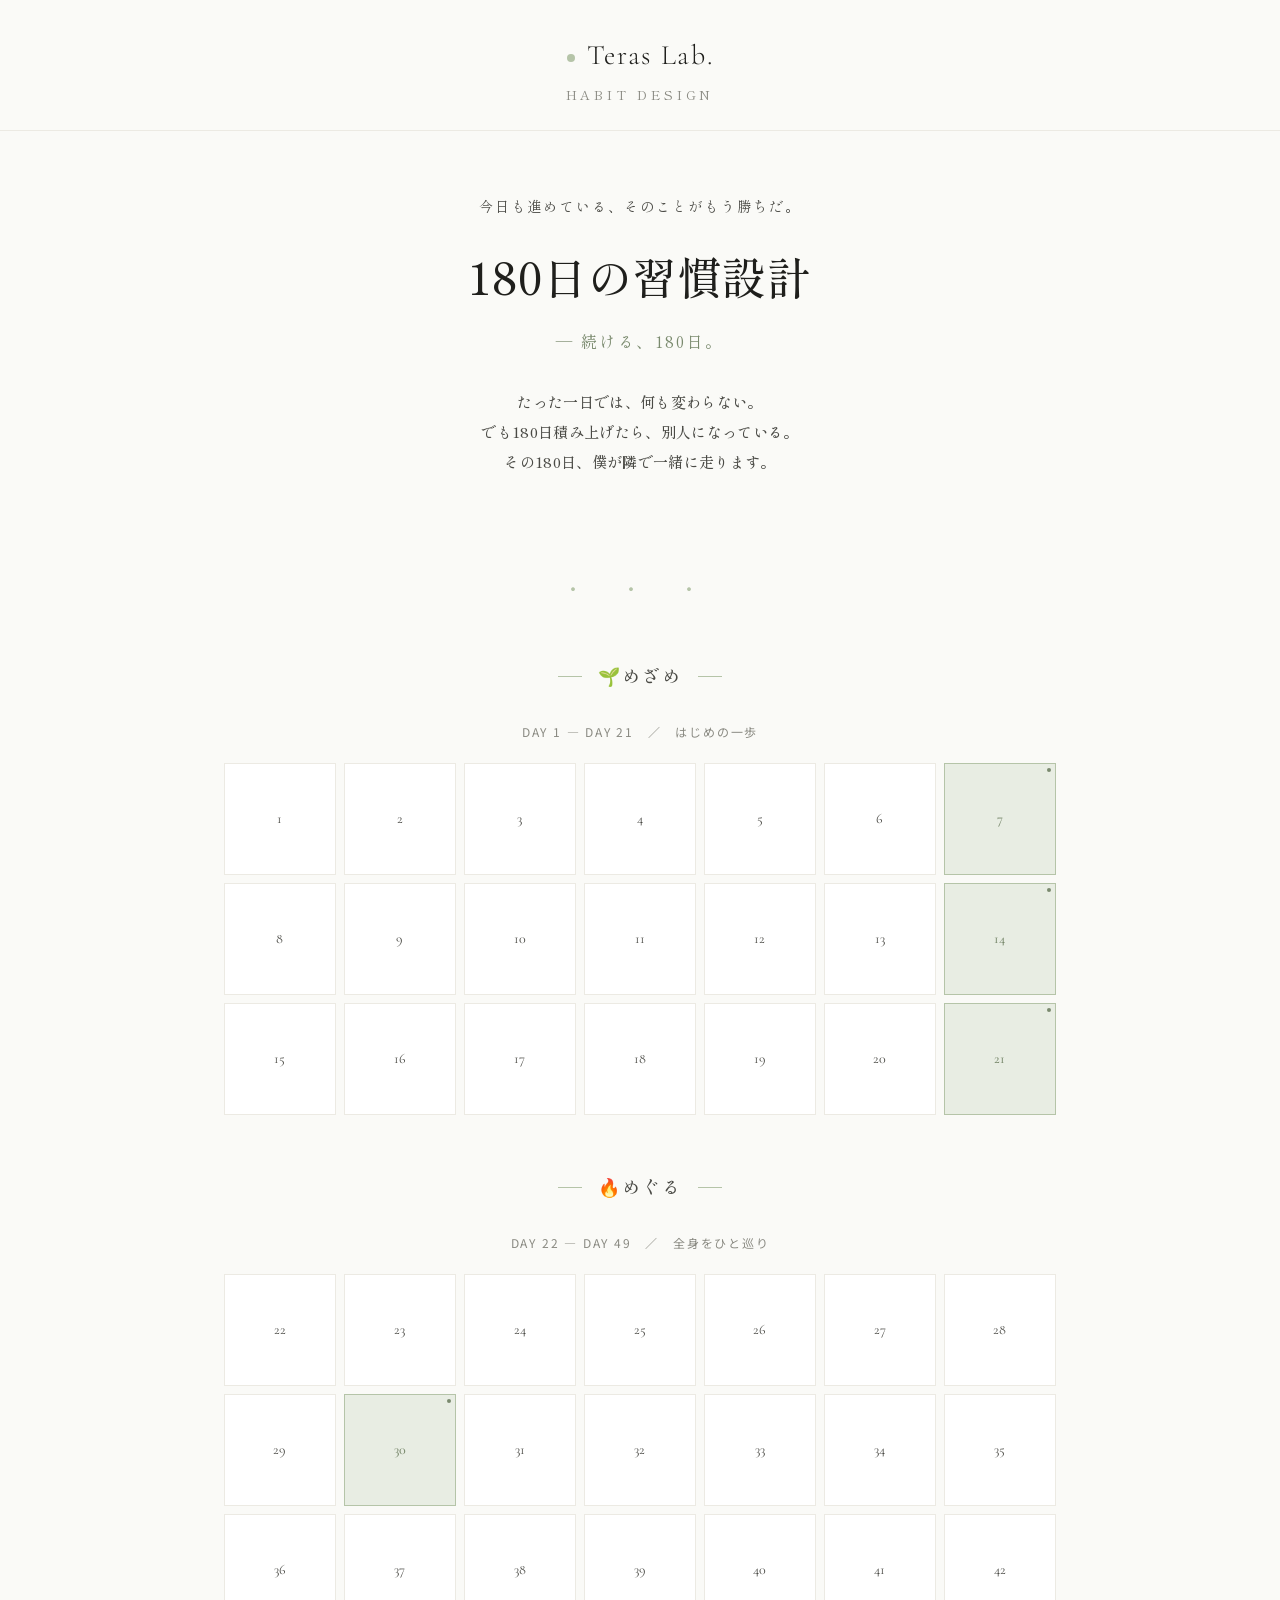
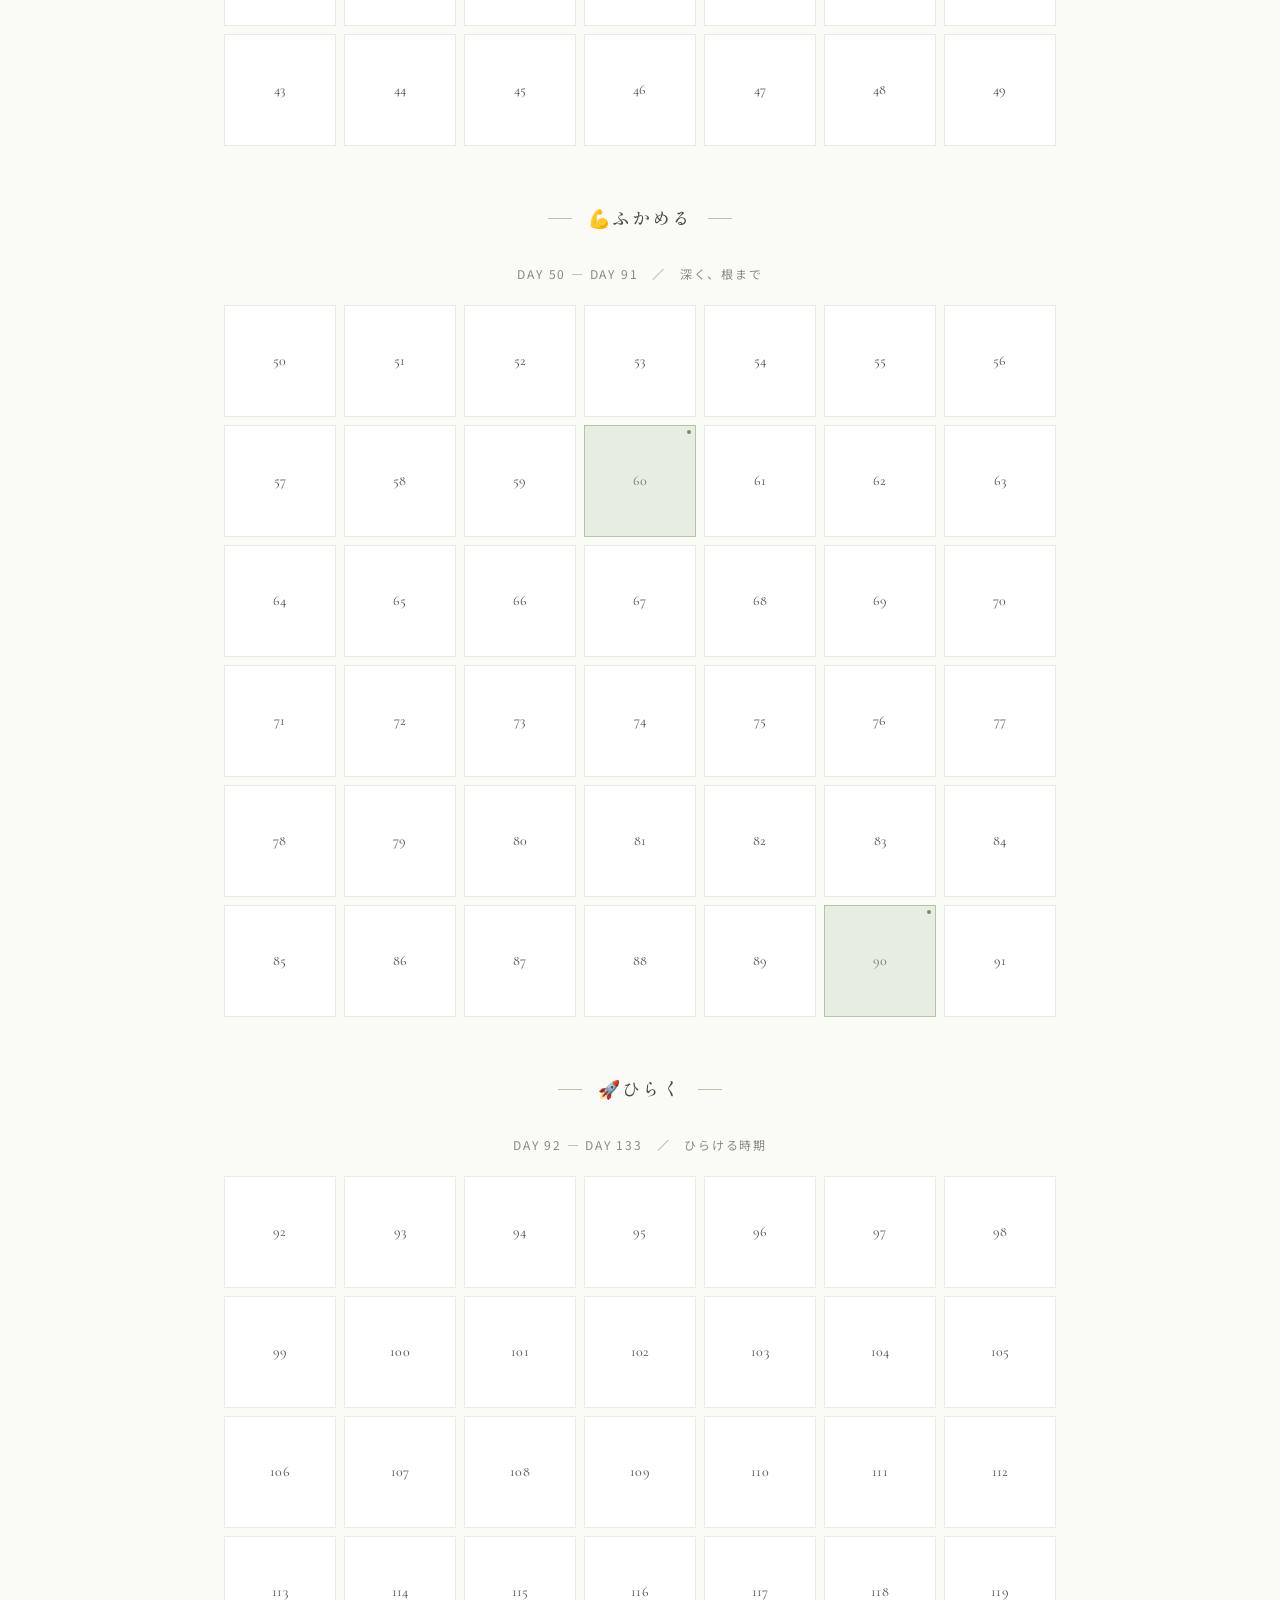
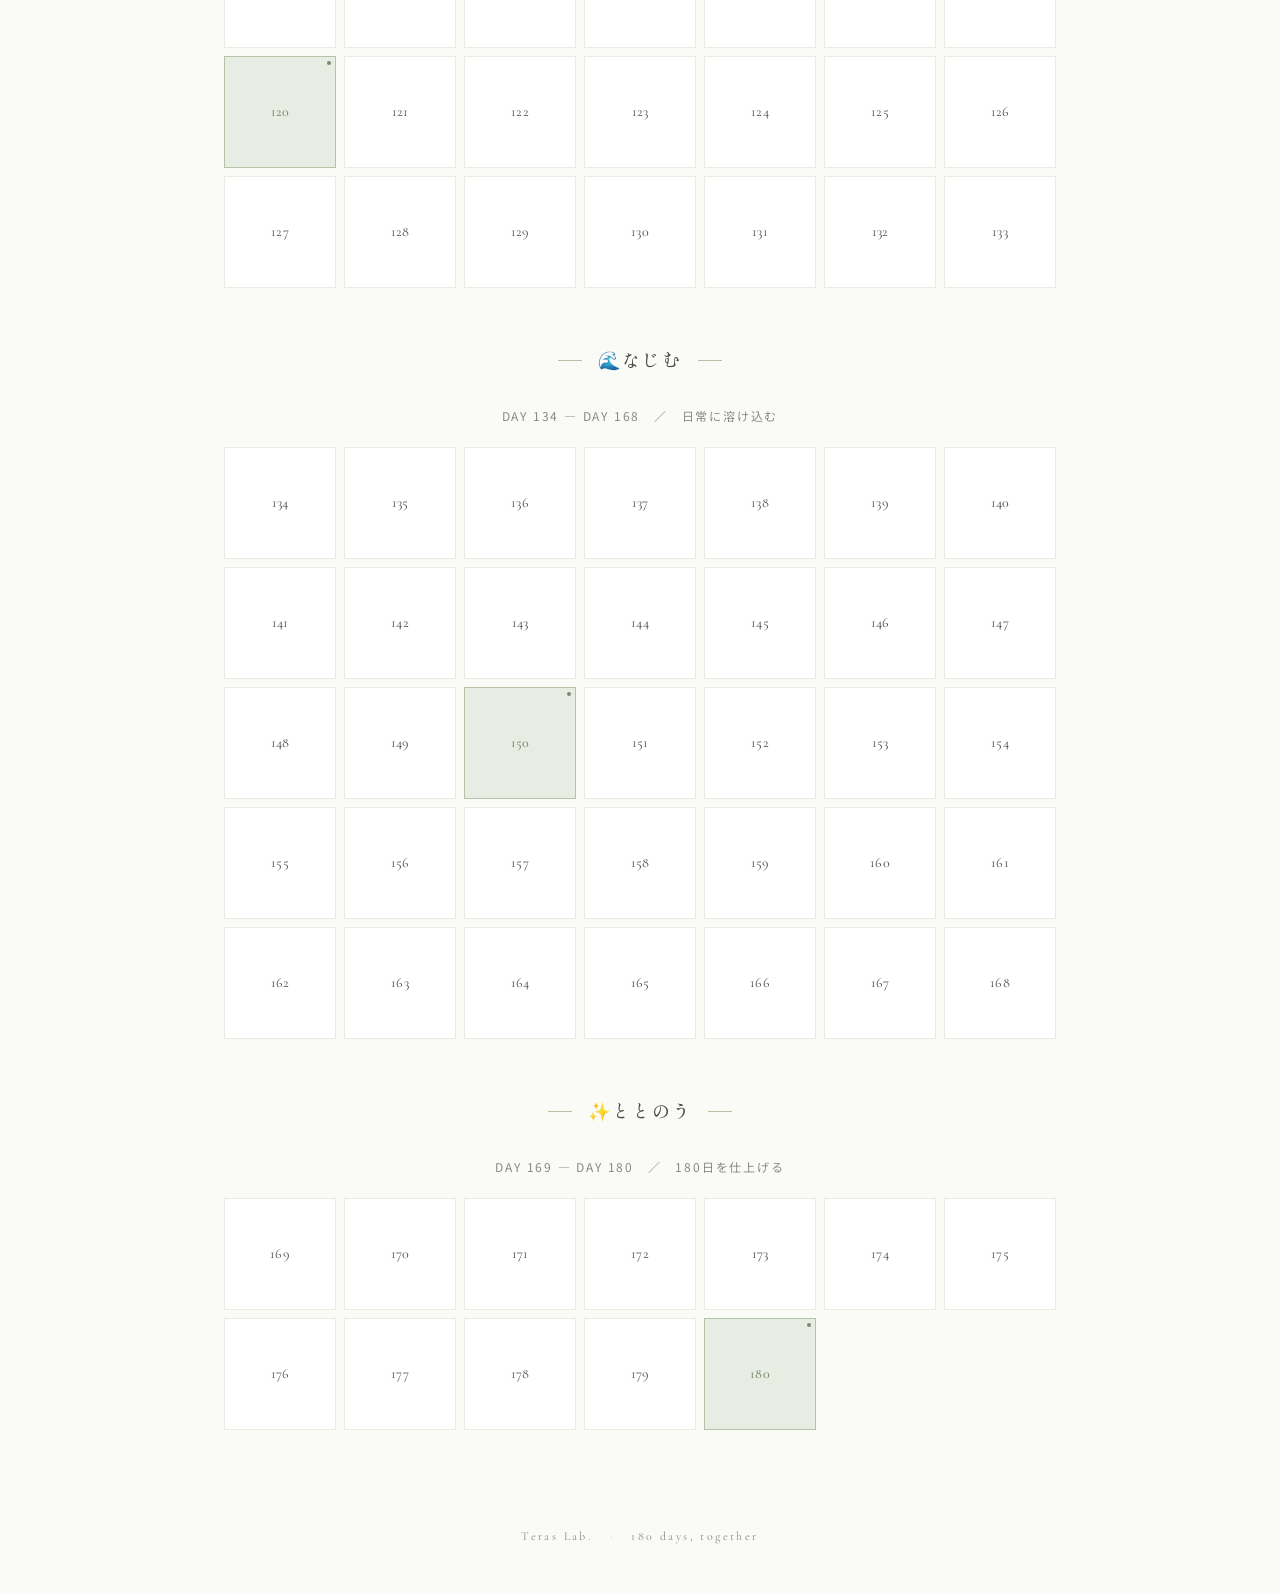
==== index.html @ 217b118a "Rename index「Teras Lab.」.html to index.html" ====
<!doctype html>
<html lang="ja">
<head>
<meta charset="utf-8">
<meta name="viewport" content="width=device-width, initial-scale=1, viewport-fit=cover">
<title>180日の習慣設計 | Teras Lab.</title>
<link rel="preconnect" href="https://fonts.googleapis.com">
<link rel="preconnect" href="https://fonts.gstatic.com" crossorigin>
<link href="https://fonts.googleapis.com/css2?family=Cormorant+Garamond:wght@300;400;500&family=Shippori+Mincho:wght@400;500;600&family=Noto+Sans+JP:wght@300;400;500;600&display=swap" rel="stylesheet">
<style>
  :root {
    --bg:        #FAFAF7;
    --bg-soft:   #F2F0EA;
    --sage:      #B5C4A8;
    --sage-deep: #7A8A6E;
    --sage-pale: #E8EDE3;
    --ink:       #1F1F1C;
    --ink-soft:  #4A4A45;
    --gray:      #8A8A82;
    --line:      #D9D6CD;
    --line-faint:#ECEAE3;
  }
  *,*::before,*::after { box-sizing: border-box; margin: 0; padding: 0; }
  html { scroll-behavior: smooth; }
  body {
    background: var(--bg);
    color: var(--ink);
    font-family: 'Noto Sans JP', sans-serif;
    font-weight: 400;
    line-height: 1.7;
    -webkit-font-smoothing: antialiased;
    -moz-osx-font-smoothing: grayscale;
    letter-spacing: 0.02em;
  }
  .serif { font-family: 'Shippori Mincho', serif; font-weight: 500; }
  .display { font-family: 'Cormorant Garamond', serif; font-weight: 300; letter-spacing: 0.02em; }

  .container { max-width: 880px; margin: 0 auto; padding: 0 24px; }
  @media (max-width:640px){ .container { padding: 0 20px; } }

  /* ヘッダー */
  header.top {
    padding: 32px 0 24px;
    border-bottom: 1px solid var(--line-faint);
  }
  .brand {
    display: flex; align-items: baseline; gap: 12px;
    justify-content: center;
  }
  .brand-mark {
    display: inline-block;
    width: 8px; height: 8px;
    background: var(--sage);
    border-radius: 50%;
    transform: translateY(-2px);
  }
  .brand-name {
    font-family: 'Cormorant Garamond', serif;
    font-size: 28px; font-weight: 300;
    letter-spacing: 0.06em;
    color: var(--ink);
  }
  .brand-sub {
    text-align: center;
    margin-top: 4px;
    font-family: 'Shippori Mincho', serif;
    font-size: 13px; letter-spacing: 0.3em;
    color: var(--gray);
  }

  /* イントロ */
  .intro {
    padding: 64px 0 48px;
    text-align: center;
  }
  .intro-greeting {
    font-family: 'Shippori Mincho', serif;
    font-size: 14px;
    color: var(--ink-soft);
    letter-spacing: 0.15em;
    margin-bottom: 28px;
  }
  .intro-title {
    font-family: 'Cormorant Garamond', serif;
    font-weight: 300;
    font-size: clamp(32px, 5vw, 48px);
    line-height: 1.2;
    color: var(--ink);
    margin-bottom: 8px;
  }
  .intro-title-jp {
    font-family: 'Shippori Mincho', serif;
    font-weight: 500;
    font-size: clamp(30px, 5vw, 44px);
    line-height: 1.4;
    color: var(--ink);
    letter-spacing: 0.02em;
  }
  .intro-tagline {
    font-family: 'Shippori Mincho', serif;
    font-size: 16px;
    color: var(--sage-deep);
    letter-spacing: 0.15em;
    margin-top: 20px;
  }
  .intro-line {
    font-family: 'Shippori Mincho', serif;
    font-size: 15px;
    color: var(--ink-soft);
    margin-top: 32px;
    line-height: 2;
  }
  .divider-dot {
    margin: 48px auto;
    text-align: center;
    color: var(--sage);
    font-size: 18px;
    letter-spacing: 1em;
  }

  /* 章セクション */
  .chapter-section { margin: 56px 0 32px; }
  .chapter-section h2 {
    font-family: 'Shippori Mincho', serif;
    font-size: 18px;
    font-weight: 500;
    letter-spacing: 0.1em;
    color: var(--ink-soft);
    text-align: center;
    margin-bottom: 32px;
  }
  .chapter-section h2::before {
    content: '';
    display: inline-block;
    width: 24px; height: 1px;
    background: var(--sage);
    vertical-align: middle;
    margin-right: 16px;
    transform: translateY(-2px);
  }
  .chapter-section h2::after {
    content: '';
    display: inline-block;
    width: 24px; height: 1px;
    background: var(--sage);
    vertical-align: middle;
    margin-left: 16px;
    transform: translateY(-2px);
  }
  .chapter-meta {
    text-align: center;
    color: var(--gray);
    font-size: 12px;
    letter-spacing: 0.15em;
    margin-bottom: 20px;
  }

  /* DAY グリッド */
  .day-grid {
    display: grid;
    grid-template-columns: repeat(7, 1fr);
    gap: 8px;
  }
  @media (max-width:640px){
    .day-grid { grid-template-columns: repeat(7, 1fr); gap: 6px; }
  }
  .day-cell {
    aspect-ratio: 1;
    border: 1px solid var(--line-faint);
    background: #fff;
    display: flex;
    align-items: center; justify-content: center;
    cursor: pointer;
    font-family: 'Cormorant Garamond', serif;
    font-size: 16px;
    color: var(--ink-soft);
    position: relative;
    transition: all 0.2s ease;
    user-select: none;
  }
  .day-cell:hover {
    border-color: var(--sage-deep);
    background: var(--sage-pale);
    color: var(--sage-deep);
  }
  .day-cell.milestone {
    background: var(--sage-pale);
    border-color: var(--sage);
    color: var(--sage-deep);
    font-weight: 500;
  }
  .day-cell.milestone::after {
    content: '';
    position: absolute;
    top: 4px; right: 4px;
    width: 4px; height: 4px;
    background: var(--sage-deep);
    border-radius: 50%;
  }
  .day-cell .num {
    font-size: 14px;
    line-height: 1;
  }
  @media (max-width:640px){
    .day-cell .num { font-size: 12px; }
  }

  /* DAYビュー */
  .day-view {
    position: fixed;
    inset: 0;
    background: var(--bg);
    overflow-y: auto;
    z-index: 100;
    display: none;
  }
  .day-view.show {
    display: block;
    animation: fadeUp 0.4s ease both;
  }
  @keyframes fadeUp {
    from { opacity: 0; transform: translateY(8px); }
    to   { opacity: 1; transform: translateY(0); }
  }

  .day-view-header {
    padding: 20px 0;
    border-bottom: 1px solid var(--line-faint);
    background: var(--bg);
    position: sticky; top: 0; z-index: 5;
  }
  .day-view-header .top-bar {
    display: flex;
    justify-content: space-between;
    align-items: center;
  }
  .back-btn {
    background: none;
    border: none;
    font-family: 'Shippori Mincho', serif;
    font-size: 14px;
    color: var(--ink-soft);
    cursor: pointer;
    padding: 8px 0;
    letter-spacing: 0.1em;
  }
  .back-btn:hover { color: var(--sage-deep); }
  .day-view-header .progress {
    font-family: 'Cormorant Garamond', serif;
    font-size: 14px;
    color: var(--gray);
    letter-spacing: 0.1em;
  }

  .day-view-body { padding: 48px 0 80px; }
  .day-meta {
    text-align: center;
    margin-bottom: 32px;
  }
  .day-chapter {
    font-family: 'Shippori Mincho', serif;
    font-size: 13px;
    color: var(--sage-deep);
    letter-spacing: 0.2em;
    margin-bottom: 16px;
  }
  .day-number {
    font-family: 'Cormorant Garamond', serif;
    font-weight: 300;
    font-size: clamp(64px, 14vw, 120px);
    line-height: 1;
    color: var(--ink);
    margin-bottom: 8px;
  }
  .day-week-info {
    font-family: 'Shippori Mincho', serif;
    font-size: 14px;
    color: var(--ink-soft);
    letter-spacing: 0.15em;
    margin-bottom: 24px;
  }
  .day-week-info span {
    margin: 0 12px;
  }
  .day-week-info .sep {
    color: var(--line);
    margin: 0 8px;
  }
  .day-concept {
    font-family: 'Shippori Mincho', serif;
    font-size: 18px;
    color: var(--sage-deep);
    margin: 24px 0 12px;
  }
  .day-greeting {
    font-family: 'Shippori Mincho', serif;
    font-size: 14px;
    color: var(--ink-soft);
    line-height: 2;
    max-width: 480px;
    margin: 0 auto;
  }
  .day-milestone {
    margin-top: 24px;
    padding: 16px 24px;
    background: var(--sage-pale);
    border-radius: 2px;
    display: inline-block;
    font-family: 'Shippori Mincho', serif;
    font-size: 14px;
    color: var(--sage-deep);
    letter-spacing: 0.1em;
  }

  .video-section {
    margin-top: 48px;
    padding-top: 32px;
    border-top: 1px solid var(--line-faint);
  }
  .video-section + .video-section { margin-top: 48px; }
  .video-label {
    display: flex;
    align-items: center;
    gap: 16px;
    margin-bottom: 24px;
  }
  .video-label-text {
    font-family: 'Shippori Mincho', serif;
    font-size: 12px;
    letter-spacing: 0.3em;
    color: var(--gray);
  }
  .video-label-line { flex: 1; height: 1px; background: var(--line-faint); }
  .video-label-num {
    font-family: 'Cormorant Garamond', serif;
    font-size: 14px;
    color: var(--sage-deep);
    font-style: italic;
  }
  .video-title {
    font-family: 'Shippori Mincho', serif;
    font-size: 22px;
    font-weight: 500;
    color: var(--ink);
    margin-bottom: 8px;
    line-height: 1.5;
  }
  .video-meta {
    font-family: 'Shippori Mincho', serif;
    font-size: 12px;
    color: var(--gray);
    letter-spacing: 0.15em;
    margin-bottom: 20px;
  }
  .video-meta .pill {
    display: inline-block;
    padding: 2px 10px;
    border: 1px solid var(--line);
    border-radius: 999px;
    margin-right: 6px;
  }
  .video-frame {
    position: relative;
    aspect-ratio: 9 / 16;
    max-width: 360px;
    margin: 0 auto;
    background: #000;
    border-radius: 2px;
    overflow: hidden;
  }
  .video-frame iframe {
    position: absolute;
    inset: 0;
    width: 100%; height: 100%;
    border: 0;
  }

  .day-nav {
    display: flex;
    justify-content: space-between;
    align-items: center;
    margin-top: 64px;
    padding-top: 24px;
    border-top: 1px solid var(--line-faint);
  }
  .nav-btn {
    background: none;
    border: 1px solid var(--line);
    padding: 12px 28px;
    font-family: 'Shippori Mincho', serif;
    font-size: 13px;
    color: var(--ink-soft);
    letter-spacing: 0.15em;
    cursor: pointer;
    transition: all 0.2s ease;
    border-radius: 2px;
  }
  .nav-btn:hover:not(:disabled) {
    border-color: var(--sage-deep);
    color: var(--sage-deep);
    background: var(--sage-pale);
  }
  .nav-btn:disabled { opacity: 0.3; cursor: not-allowed; }

  footer {
    text-align: center;
    padding: 64px 0 48px;
    color: var(--gray);
    font-family: 'Cormorant Garamond', serif;
    font-size: 12px;
    letter-spacing: 0.2em;
  }
  footer .dot { color: var(--sage); margin: 0 12px; }

  .fade-in {
    opacity: 0;
    transform: translateY(8px);
    animation: fadeIn 0.6s ease forwards;
  }
  @keyframes fadeIn { to { opacity: 1; transform: translateY(0); } }
</style>
</head>
<body>

<!-- =================== トップビュー =================== -->
<div id="topView">
  <header class="top">
    <div class="container">
      <div class="brand">
        <span class="brand-mark"></span>
        <span class="brand-name">Teras Lab.</span>
      </div>
      <div class="brand-sub">HABIT DESIGN</div>
    </div>
  </header>

  <section class="intro container fade-in">
    <div class="intro-greeting">今日も進めている、そのことがもう勝ちだ。</div>
    <h1 class="intro-title-jp">
      180日の習慣設計
    </h1>
    <p class="intro-tagline">— 続ける、180日。</p>
    <p class="intro-line serif">
      たった一日では、何も変わらない。<br>
      でも180日積み上げたら、別人になっている。<br>
      その180日、僕が隣で一緒に走ります。
    </p>
  </section>

  <div class="divider-dot">・ ・ ・</div>

  <main class="container">
    <div id="chaptersContainer"></div>
  </main>

  <footer>
    Teras Lab. <span class="dot">·</span> 180 days, together
  </footer>
</div>

<!-- =================== DAYビュー =================== -->
<div class="day-view" id="dayView">
  <div class="day-view-header">
    <div class="container top-bar">
      <button class="back-btn" onclick="closeDayView()">← 一覧へもどる</button>
      <span class="progress" id="dayProgress"></span>
    </div>
  </div>

  <div class="day-view-body container" id="dayViewBody">
    <!-- 動的に挿入 -->
  </div>
</div>

<script>
// ====================== DATA START ======================
const PROGRAM_DATA = [{"day":1,"week":"第1週","weekday":"月","chapter":"🌱めざめ","concept":"始まりの日","milestone":"","weekMemo":"身体を動かす習慣作り。軽め中心、毎日続けることが目的","main":{"code":"A-5","title":"姿勢骨盤 一気に整える","link":"https://vimeo.com/1167608769/62c20f1a2d","part":"上半身","level":"軽め","sec":50},"sub":{"code":"B-16","title":"座ってできる股関節ケア５選","link":"https://vimeo.com/1167614213/69351d04a7","part":"全身","level":"中","sec":38}},{"day":2,"week":"第1週","weekday":"火","chapter":"🌱めざめ","concept":"集中の日","milestone":"","weekMemo":"身体を動かす習慣作り。軽め中心、毎日続けることが目的","main":{"code":"C-17","title":"背中整え10歳若返る","link":"https://vimeo.com/1189644540/65089f7eae","part":"上半身","level":"中","sec":82},"sub":{"code":"C-4","title":"月に2キロ痩せる骨盤ストレッチ","link":"https://vimeo.com/1167614765/806a48dc58","part":"下半身","level":"中","sec":55}},{"day":3,"week":"第1週","weekday":"水","chapter":"🌱めざめ","concept":"山場の日","milestone":"","weekMemo":"身体を動かす習慣作り。軽め中心、毎日続けることが目的","main":{"code":"C-20","title":"猫背の人コレCHECK","link":"https://vimeo.com/1189645770/aa383c0eb2","part":"上半身","level":"しっかり","sec":57},"sub":{"code":"A-3","title":"卍ストレッチで猫背撃退","link":"https://vimeo.com/1167608417/cf6f4e28ae","part":"全身","level":"しっかり","sec":69}},{"day":4,"week":"第1週","weekday":"木","chapter":"🌱めざめ","concept":"静かな日","milestone":"","weekMemo":"身体を動かす習慣作り。軽め中心、毎日続けることが目的","main":{"code":"B-10","title":"疲れをとるなら胸を開く！","link":"https://vimeo.com/1167613495/6b0c0037d6","part":"上半身","level":"軽め","sec":55},"sub":{"code":"A-9","title":"反り腰整えてお腹引き締める","link":"https://vimeo.com/1167610949/51af0eb62c","part":"下半身","level":"軽め","sec":67}},{"day":5,"week":"第1週","weekday":"金","chapter":"🌱めざめ","concept":"もう一山","milestone":"","weekMemo":"身体を動かす習慣作り。軽め中心、毎日続けることが目的","main":{"code":"A-6","title":"猫背巻き肩姿勢改善","link":"https://vimeo.com/1167608901/c7be84bbd3","part":"上半身","level":"中","sec":37},"sub":{"code":"A-4","title":"背中整え10歳若返る","link":"https://vimeo.com/1167608562/d3d850ca7d","part":"全身","level":"しっかり","sec":87}},{"day":6,"week":"第1週","weekday":"土","chapter":"🌱めざめ","concept":"じっくりの日","milestone":"","weekMemo":"身体を動かす習慣作り。軽め中心、毎日続けることが目的","main":{"code":"A-1","title":"実はこれ７日間続けると","link":"https://vimeo.com/1167608104/b9cf311692","part":"上半身","level":"中","sec":84},"sub":{"code":"C-9","title":"骨盤矯正開脚改善","link":"https://vimeo.com/1167615320/1a3923f80c","part":"下半身","level":"中","sec":42}},{"day":7,"week":"第1週","weekday":"日","chapter":"🌱めざめ","concept":"整える日","milestone":"🎊 1週間達成","weekMemo":"身体を動かす習慣作り。軽め中心、毎日続けることが目的","main":{"code":"A-17","title":"姿勢崩れ肩甲骨ケア","link":"https://vimeo.com/1167612230/d4ecff6d86","part":"上半身","level":"軽め","sec":76},"sub":{"code":"B-1","title":"もも裏ふにゃふにゃ","link":"https://vimeo.com/1167612499/11e6cac1d6","part":"下半身","level":"軽め","sec":38}},{"day":8,"week":"第2週","weekday":"月","chapter":"🌱めざめ","concept":"始まりの日","milestone":"","weekMemo":"下半身を優しくほぐす。気持ちよさを味わう週","main":{"code":"B-12","title":"たった10回で反り腰骨盤矯正","link":"https://vimeo.com/1167613719/cd13a85873","part":"下半身","level":"中","sec":29},"sub":{"code":"A-8","title":"1日20回神ルーティン","link":"https://vimeo.com/1167609118/97a2382424","part":"上半身","level":"軽め","sec":20}},{"day":9,"week":"第2週","weekday":"火","chapter":"🌱めざめ","concept":"集中の日","milestone":"","weekMemo":"下半身を優しくほぐす。気持ちよさを味わう週","main":{"code":"B-11","title":"代謝爆上げ股関節ケア３選！","link":"https://vimeo.com/1167613630/320744a479","part":"下半身","level":"中","sec":36},"sub":{"code":"B-20","title":"腰痛消える姿勢術","link":"https://vimeo.com/1189640868/157f077474","part":"下半身","level":"中","sec":74}},{"day":10,"week":"第2週","weekday":"水","chapter":"🌱めざめ","concept":"山場の日","milestone":"","weekMemo":"下半身を優しくほぐす。気持ちよさを味わう週","main":{"code":"A-10","title":"骨盤整え下腹凹む","link":"https://vimeo.com/1167611082/bd97c30ccb","part":"下半身","level":"しっかり","sec":78},"sub":{"code":"B-16","title":"座ってできる股関節ケア５選","link":"https://vimeo.com/1167614213/69351d04a7","part":"全身","level":"中","sec":38}},{"day":11,"week":"第2週","weekday":"木","chapter":"🌱めざめ","concept":"静かな日","milestone":"","weekMemo":"下半身を優しくほぐす。気持ちよさを味わう週","main":{"code":"C-7","title":"このひと工夫が内もも削ぐ","link":"https://vimeo.com/1167615103/38f0ed5bac","part":"下半身","level":"中","sec":40},"sub":{"code":"B-8","title":"股超硬い 矯正３選！","link":"https://vimeo.com/1167613276/0128388c93","part":"下半身","level":"中","sec":41}},{"day":12,"week":"第2週","weekday":"金","chapter":"🌱めざめ","concept":"もう一山","milestone":"","weekMemo":"下半身を優しくほぐす。気持ちよさを味わう週","main":{"code":"C-15","title":"たったの30秒！下半身トレ","link":"https://vimeo.com/1167615925/9d33986541","part":"下半身","level":"中","sec":47},"sub":{"code":"A-3","title":"卍ストレッチで猫背撃退","link":"https://vimeo.com/1167608417/cf6f4e28ae","part":"全身","level":"しっかり","sec":69}},{"day":13,"week":"第2週","weekday":"土","chapter":"🌱めざめ","concept":"じっくりの日","milestone":"","weekMemo":"下半身を優しくほぐす。気持ちよさを味わう週","main":{"code":"A-2","title":"これ知ってる？ 骨盤数cm歪むと..","link":"https://vimeo.com/1167608270/2266a4d68e","part":"下半身","level":"しっかり","sec":71},"sub":{"code":"B-18","title":"お尻上がる股関節トレ","link":"https://vimeo.com/1189637541/f88f5d5609","part":"下半身","level":"中","sec":76}},{"day":14,"week":"第2週","weekday":"日","chapter":"🌱めざめ","concept":"整える日","milestone":"🎊 2週間達成","weekMemo":"下半身を優しくほぐす。気持ちよさを味わう週","main":{"code":"A-9","title":"反り腰整えてお腹引き締める","link":"https://vimeo.com/1167610949/51af0eb62c","part":"下半身","level":"軽め","sec":67},"sub":{"code":"B-6","title":"10回するだけで背中ほぐれる","link":"https://vimeo.com/1167612989/82da38a3a2","part":"上半身","level":"軽め","sec":77}},{"day":15,"week":"第3週","weekday":"月","chapter":"🌱めざめ","concept":"始まりの日","milestone":"","weekMemo":"呼吸と体幹を意識。3週間達成の節目！","main":{"code":"A-18","title":"朝一これするだけで、、","link":"https://vimeo.com/1167612404/b2bf2f76bc","part":"体幹","level":"軽め","sec":37},"sub":{"code":"B-1","title":"もも裏ふにゃふにゃ","link":"https://vimeo.com/1167612499/11e6cac1d6","part":"下半身","level":"軽め","sec":38}},{"day":16,"week":"第3週","weekday":"火","chapter":"🌱めざめ","concept":"集中の日","milestone":"","weekMemo":"呼吸と体幹を意識。3週間達成の節目！","main":{"code":"C-14","title":"1日30秒代謝爆あがり","link":"https://vimeo.com/1167615783/4164ad40d4","part":"体幹","level":"中","sec":55},"sub":{"code":"A-4","title":"背中整え10歳若返る","link":"https://vimeo.com/1167608562/d3d850ca7d","part":"全身","level":"しっかり","sec":87}},{"day":17,"week":"第3週","weekday":"水","chapter":"🌱めざめ","concept":"山場の日","milestone":"","weekMemo":"呼吸と体幹を意識。3週間達成の節目！","main":{"code":"C-19","title":"お腹引き締まる骨盤矯正","link":"https://vimeo.com/1189646345/c91d2b1775","part":"体幹","level":"しっかり","sec":60},"sub":{"code":"B-19","title":"足ひらく開脚改善","link":"https://vimeo.com/1189640088/33ae93ac96","part":"下半身","level":"中","sec":82}},{"day":18,"week":"第3週","weekday":"木","chapter":"🌱めざめ","concept":"静かな日","milestone":"","weekMemo":"呼吸と体幹を意識。3週間達成の節目！","main":{"code":"A-7","title":"実はこれ７日間続けると","link":"https://vimeo.com/1167608980/791815889f","part":"体幹","level":"中","sec":76},"sub":{"code":"B-16","title":"座ってできる股関節ケア５選","link":"https://vimeo.com/1167614213/69351d04a7","part":"全身","level":"中","sec":38}},{"day":19,"week":"第3週","weekday":"金","chapter":"🌱めざめ","concept":"もう一山","milestone":"","weekMemo":"呼吸と体幹を意識。3週間達成の節目！","main":{"code":"A-13","title":"くびれ作る体幹トレ術","link":"https://vimeo.com/1167611578/f1bd59ee2a","part":"体幹","level":"しっかり","sec":72},"sub":{"code":"C-8","title":"腹筋100回よりお腹凹む","link":"https://vimeo.com/1167615215/0e7c106722","part":"下半身","level":"しっかり","sec":52}},{"day":20,"week":"第3週","weekday":"土","chapter":"🌱めざめ","concept":"じっくりの日","milestone":"","weekMemo":"呼吸と体幹を意識。3週間達成の節目！","main":{"code":"C-12","title":"身体の歪みを整えるこのねじり効果半端ない","link":"https://vimeo.com/1167615748/5300db7e11","part":"体幹","level":"しっかり","sec":41},"sub":{"code":"A-3","title":"卍ストレッチで猫背撃退","link":"https://vimeo.com/1167608417/cf6f4e28ae","part":"全身","level":"しっかり","sec":69}},{"day":21,"week":"第3週","weekday":"日","chapter":"🌱めざめ","concept":"整える日","milestone":"🎊 3週間達成","weekMemo":"呼吸と体幹を意識。3週間達成の節目！","main":{"code":"A-8","title":"1日20回神ルーティン","link":"https://vimeo.com/1167609118/97a2382424","part":"上半身","level":"軽め","sec":20},"sub":{"code":"C-5","title":"股関節ストレッチして太もも激痩せ","link":"https://vimeo.com/1167614865/d130f44b30","part":"下半身","level":"中","sec":41}},{"day":22,"week":"第4週","weekday":"月","chapter":"🔥めぐる","concept":"始まりの日","milestone":"","weekMemo":"肩甲骨・首肩を整える。中強度に少しずつ","main":{"code":"A-5","title":"姿勢骨盤 一気に整える","link":"https://vimeo.com/1167608769/62c20f1a2d","part":"上半身","level":"軽め","sec":50},"sub":{"code":"A-17","title":"姿勢崩れ肩甲骨ケア","link":"https://vimeo.com/1167612230/d4ecff6d86","part":"上半身","level":"軽め","sec":76}},{"day":23,"week":"第4週","weekday":"火","chapter":"🔥めぐる","concept":"集中の日","milestone":"","weekMemo":"肩甲骨・首肩を整える。中強度に少しずつ","main":{"code":"C-2","title":"これでわかる猫背の重症度","link":"https://vimeo.com/1167614452/bdc00e7288","part":"上半身","level":"中","sec":63},"sub":{"code":"A-18","title":"朝一これするだけで、、","link":"https://vimeo.com/1167612404/b2bf2f76bc","part":"体幹","level":"軽め","sec":37}},{"day":24,"week":"第4週","weekday":"水","chapter":"🔥めぐる","concept":"山場の日","milestone":"","weekMemo":"肩甲骨・首肩を整える。中強度に少しずつ","main":{"code":"C-20","title":"猫背の人コレCHECK","link":"https://vimeo.com/1189645770/aa383c0eb2","part":"上半身","level":"しっかり","sec":57},"sub":{"code":"B-13","title":"背中引き締め簡単トレ3選","link":"https://vimeo.com/1167613781/712d697ae8","part":"上半身","level":"中","sec":36}},{"day":25,"week":"第4週","weekday":"木","chapter":"🔥めぐる","concept":"静かな日","milestone":"","weekMemo":"肩甲骨・首肩を整える。中強度に少しずつ","main":{"code":"B-10","title":"疲れをとるなら胸を開く！","link":"https://vimeo.com/1167613495/6b0c0037d6","part":"上半身","level":"軽め","sec":55},"sub":{"code":"C-14","title":"1日30秒代謝爆あがり","link":"https://vimeo.com/1167615783/4164ad40d4","part":"体幹","level":"中","sec":55}},{"day":26,"week":"第4週","weekday":"金","chapter":"🔥めぐる","concept":"もう一山","milestone":"","weekMemo":"肩甲骨・首肩を整える。中強度に少しずつ","main":{"code":"A-14","title":"仰向け辛い原因反り腰","link":"https://vimeo.com/1167611779/1aa15fcf79","part":"上半身","level":"中","sec":65},"sub":{"code":"A-15","title":"肩スッキリ巻き肩整える","link":"https://vimeo.com/1167611947/2e26e88dee","part":"上半身","level":"中","sec":72}},{"day":27,"week":"第4週","weekday":"土","chapter":"🔥めぐる","concept":"じっくりの日","milestone":"","weekMemo":"肩甲骨・首肩を整える。中強度に少しずつ","main":{"code":"C-13","title":"日20回全身スッキリ歪み・肩こり巻肩・腰痛を改善！","link":"https://vimeo.com/1167615748/5300db7e11","part":"上半身","level":"中","sec":17},"sub":{"code":"A-7","title":"実はこれ７日間続けると","link":"https://vimeo.com/1167608980/791815889f","part":"体幹","level":"中","sec":76}},{"day":28,"week":"第4週","weekday":"日","chapter":"🔥めぐる","concept":"整える日","milestone":"","weekMemo":"肩甲骨・首肩を整える。中強度に少しずつ","main":{"code":"B-6","title":"10回するだけで背中ほぐれる","link":"https://vimeo.com/1167612989/82da38a3a2","part":"上半身","level":"軽め","sec":77},"sub":{"code":"A-6","title":"猫背巻き肩姿勢改善","link":"https://vimeo.com/1167608901/c7be84bbd3","part":"上半身","level":"中","sec":37}},{"day":29,"week":"第5週","weekday":"月","chapter":"🔥めぐる","concept":"始まりの日","milestone":"","weekMemo":"1ヶ月達成！股関節・もも裏を中心に","main":{"code":"B-1","title":"もも裏ふにゃふにゃ","link":"https://vimeo.com/1167612499/11e6cac1d6","part":"下半身","level":"軽め","sec":38},"sub":{"code":"A-8","title":"1日20回神ルーティン","link":"https://vimeo.com/1167609118/97a2382424","part":"上半身","level":"軽め","sec":20}},{"day":30,"week":"第5週","weekday":"火","chapter":"🔥めぐる","concept":"集中の日","milestone":"🌟 1ヶ月達成","weekMemo":"1ヶ月達成！股関節・もも裏を中心に","main":{"code":"C-10","title":"これできる？最強骨盤トレ5選！","link":"https://vimeo.com/1167615406/0028b4a245","part":"下半身","level":"中","sec":78},"sub":{"code":"C-17","title":"背中整え10歳若返る","link":"https://vimeo.com/1189644540/65089f7eae","part":"上半身","level":"中","sec":82}},{"day":31,"week":"第5週","weekday":"水","chapter":"🔥めぐる","concept":"山場の日","milestone":"","weekMemo":"1ヶ月達成！股関節・もも裏を中心に","main":{"code":"A-19","title":"その腹筋逆効果です","link":"https://vimeo.com/1189632333/96de96f2e6","part":"下半身","level":"しっかり","sec":74},"sub":{"code":"A-18","title":"朝一これするだけで、、","link":"https://vimeo.com/1167612404/b2bf2f76bc","part":"体幹","level":"軽め","sec":37}},{"day":32,"week":"第5週","weekday":"木","chapter":"🔥めぐる","concept":"静かな日","milestone":"","weekMemo":"1ヶ月達成！股関節・もも裏を中心に","main":{"code":"A-9","title":"反り腰整えてお腹引き締める","link":"https://vimeo.com/1167610949/51af0eb62c","part":"下半身","level":"軽め","sec":67},"sub":{"code":"A-5","title":"姿勢骨盤 一気に整える","link":"https://vimeo.com/1167608769/62c20f1a2d","part":"上半身","level":"軽め","sec":50}},{"day":33,"week":"第5週","weekday":"金","chapter":"🔥めぐる","concept":"もう一山","milestone":"","weekMemo":"1ヶ月達成！股関節・もも裏を中心に","main":{"code":"B-7","title":"股関節10回で激変","link":"https://vimeo.com/1167613163/aeb223c458","part":"下半身","level":"中","sec":61},"sub":{"code":"C-1","title":"くびれ作る体幹トレ術","link":"https://vimeo.com/1167614308/ca429e6875","part":"体幹","level":"しっかり","sec":72}},{"day":34,"week":"第5週","weekday":"土","chapter":"🔥めぐる","concept":"じっくりの日","milestone":"","weekMemo":"1ヶ月達成！股関節・もも裏を中心に","main":{"code":"B-15","title":"30秒で骨盤緩む股関節ストレッチ","link":"https://vimeo.com/1167614058/6a51ff3959","part":"下半身","level":"しっかり","sec":61},"sub":{"code":"A-1","title":"実はこれ７日間続けると","link":"https://vimeo.com/1167608104/b9cf311692","part":"上半身","level":"中","sec":84}},{"day":35,"week":"第5週","weekday":"日","chapter":"🔥めぐる","concept":"整える日","milestone":"","weekMemo":"1ヶ月達成！股関節・もも裏を中心に","main":{"code":"B-4","title":"痩せてない人見たことない","link":"https://vimeo.com/1167612723/d1b19e9b72","part":"下半身","level":"中","sec":43},"sub":{"code":"C-14","title":"1日30秒代謝爆あがり","link":"https://vimeo.com/1167615783/4164ad40d4","part":"体幹","level":"中","sec":55}},{"day":36,"week":"第6週","weekday":"月","chapter":"🔥めぐる","concept":"始まりの日","milestone":"","weekMemo":"体幹の中強度版。インナー意識","main":{"code":"A-7","title":"実はこれ７日間続けると","link":"https://vimeo.com/1167608980/791815889f","part":"体幹","level":"中","sec":76},"sub":{"code":"B-10","title":"疲れをとるなら胸を開く！","link":"https://vimeo.com/1167613495/6b0c0037d6","part":"上半身","level":"軽め","sec":55}},{"day":37,"week":"第6週","weekday":"火","chapter":"🔥めぐる","concept":"集中の日","milestone":"","weekMemo":"体幹の中強度版。インナー意識","main":{"code":"A-13","title":"くびれ作る体幹トレ術","link":"https://vimeo.com/1167611578/f1bd59ee2a","part":"体幹","level":"しっかり","sec":72},"sub":{"code":"C-12","title":"身体の歪みを整えるこのねじり効果半端ない","link":"https://vimeo.com/1167615748/5300db7e11","part":"体幹","level":"しっかり","sec":41}},{"day":38,"week":"第6週","weekday":"水","chapter":"🔥めぐる","concept":"山場の日","milestone":"","weekMemo":"体幹の中強度版。インナー意識","main":{"code":"C-19","title":"お腹引き締まる骨盤矯正","link":"https://vimeo.com/1189646345/c91d2b1775","part":"体幹","level":"しっかり","sec":60},"sub":{"code":"C-13","title":"日20回全身スッキリ歪み・肩こり巻肩・腰痛を改善！","link":"https://vimeo.com/1167615748/5300db7e11","part":"上半身","level":"中","sec":17}},{"day":39,"week":"第6週","weekday":"木","chapter":"🔥めぐる","concept":"静かな日","milestone":"","weekMemo":"体幹の中強度版。インナー意識","main":{"code":"A-18","title":"朝一これするだけで、、","link":"https://vimeo.com/1167612404/b2bf2f76bc","part":"体幹","level":"軽め","sec":37},"sub":{"code":"A-17","title":"姿勢崩れ肩甲骨ケア","link":"https://vimeo.com/1167612230/d4ecff6d86","part":"上半身","level":"軽め","sec":76}},{"day":40,"week":"第6週","weekday":"金","chapter":"🔥めぐる","concept":"もう一山","milestone":"","weekMemo":"体幹の中強度版。インナー意識","main":{"code":"C-2","title":"これでわかる猫背の重症度","link":"https://vimeo.com/1167614452/bdc00e7288","part":"上半身","level":"中","sec":63},"sub":{"code":"C-20","title":"猫背の人コレCHECK","link":"https://vimeo.com/1189645770/aa383c0eb2","part":"上半身","level":"しっかり","sec":57}},{"day":41,"week":"第6週","weekday":"土","chapter":"🔥めぐる","concept":"じっくりの日","milestone":"","weekMemo":"体幹の中強度版。インナー意識","main":{"code":"C-1","title":"くびれ作る体幹トレ術","link":"https://vimeo.com/1167614308/ca429e6875","part":"体幹","level":"しっかり","sec":72},"sub":{"code":"A-14","title":"仰向け辛い原因反り腰","link":"https://vimeo.com/1167611779/1aa15fcf79","part":"上半身","level":"中","sec":65}},{"day":42,"week":"第6週","weekday":"日","chapter":"🔥めぐる","concept":"整える日","milestone":"","weekMemo":"体幹の中強度版。インナー意識","main":{"code":"B-6","title":"10回するだけで背中ほぐれる","link":"https://vimeo.com/1167612989/82da38a3a2","part":"上半身","level":"軽め","sec":77},"sub":{"code":"A-8","title":"1日20回神ルーティン","link":"https://vimeo.com/1167609118/97a2382424","part":"上半身","level":"軽め","sec":20}},{"day":43,"week":"第7週","weekday":"月","chapter":"🔥めぐる","concept":"始まりの日","milestone":"","weekMemo":"全身をひと回り、自分の弱点に気づく週","main":{"code":"A-5","title":"姿勢骨盤 一気に整える","link":"https://vimeo.com/1167608769/62c20f1a2d","part":"上半身","level":"軽め","sec":50},"sub":{"code":"A-9","title":"反り腰整えてお腹引き締める","link":"https://vimeo.com/1167610949/51af0eb62c","part":"下半身","level":"軽め","sec":67}},{"day":44,"week":"第7週","weekday":"火","chapter":"🔥めぐる","concept":"集中の日","milestone":"","weekMemo":"全身をひと回り、自分の弱点に気づく週","main":{"code":"C-9","title":"骨盤矯正開脚改善","link":"https://vimeo.com/1167615320/1a3923f80c","part":"下半身","level":"中","sec":42},"sub":{"code":"C-14","title":"1日30秒代謝爆あがり","link":"https://vimeo.com/1167615783/4164ad40d4","part":"体幹","level":"中","sec":55}},{"day":45,"week":"第7週","weekday":"水","chapter":"🔥めぐる","concept":"山場の日","milestone":"","weekMemo":"全身をひと回り、自分の弱点に気づく週","main":{"code":"A-13","title":"くびれ作る体幹トレ術","link":"https://vimeo.com/1167611578/f1bd59ee2a","part":"体幹","level":"しっかり","sec":72},"sub":{"code":"B-12","title":"たった10回で反り腰骨盤矯正","link":"https://vimeo.com/1167613719/cd13a85873","part":"下半身","level":"中","sec":29}},{"day":46,"week":"第7週","weekday":"木","chapter":"🔥めぐる","concept":"静かな日","milestone":"","weekMemo":"全身をひと回り、自分の弱点に気づく週","main":{"code":"B-16","title":"座ってできる股関節ケア５選","link":"https://vimeo.com/1167614213/69351d04a7","part":"全身","level":"中","sec":38},"sub":{"code":"B-10","title":"疲れをとるなら胸を開く！","link":"https://vimeo.com/1167613495/6b0c0037d6","part":"上半身","level":"軽め","sec":55}},{"day":47,"week":"第7週","weekday":"金","chapter":"🔥めぐる","concept":"もう一山","milestone":"","weekMemo":"全身をひと回り、自分の弱点に気づく週","main":{"code":"A-15","title":"肩スッキリ巻き肩整える","link":"https://vimeo.com/1167611947/2e26e88dee","part":"上半身","level":"中","sec":72},"sub":{"code":"B-3","title":"股関節骨盤整う","link":"https://vimeo.com/1167612630/deab70a501","part":"下半身","level":"しっかり","sec":64}},{"day":48,"week":"第7週","weekday":"土","chapter":"🔥めぐる","concept":"じっくりの日","milestone":"","weekMemo":"全身をひと回り、自分の弱点に気づく週","main":{"code":"B-14","title":"体硬い人 これからやって","link":"https://vimeo.com/1167613855/e07f3283db","part":"下半身","level":"しっかり","sec":77},"sub":{"code":"A-7","title":"実はこれ７日間続けると","link":"https://vimeo.com/1167608980/791815889f","part":"体幹","level":"中","sec":76}},{"day":49,"week":"第7週","weekday":"日","chapter":"🔥めぐる","concept":"整える日","milestone":"","weekMemo":"全身をひと回り、自分の弱点に気づく週","main":{"code":"B-1","title":"もも裏ふにゃふにゃ","link":"https://vimeo.com/1167612499/11e6cac1d6","part":"下半身","level":"軽め","sec":38},"sub":{"code":"A-17","title":"姿勢崩れ肩甲骨ケア","link":"https://vimeo.com/1167612230/d4ecff6d86","part":"上半身","level":"軽め","sec":76}},{"day":50,"week":"第8週","weekday":"月","chapter":"💪ふかめる","concept":"始まりの日","milestone":"","weekMemo":"肩甲骨を深堀り。慢性こり対応","main":{"code":"B-6","title":"10回するだけで背中ほぐれる","link":"https://vimeo.com/1167612989/82da38a3a2","part":"上半身","level":"軽め","sec":77},"sub":{"code":"A-8","title":"1日20回神ルーティン","link":"https://vimeo.com/1167609118/97a2382424","part":"上半身","level":"軽め","sec":20}},{"day":51,"week":"第8週","weekday":"火","chapter":"💪ふかめる","concept":"集中の日","milestone":"","weekMemo":"肩甲骨を深堀り。慢性こり対応","main":{"code":"B-13","title":"背中引き締め簡単トレ3選","link":"https://vimeo.com/1167613781/712d697ae8","part":"上半身","level":"中","sec":36},"sub":{"code":"A-18","title":"朝一これするだけで、、","link":"https://vimeo.com/1167612404/b2bf2f76bc","part":"体幹","level":"軽め","sec":37}},{"day":52,"week":"第8週","weekday":"水","chapter":"💪ふかめる","concept":"山場の日","milestone":"","weekMemo":"肩甲骨を深堀り。慢性こり対応","main":{"code":"C-20","title":"猫背の人コレCHECK","link":"https://vimeo.com/1189645770/aa383c0eb2","part":"上半身","level":"しっかり","sec":57},"sub":{"code":"C-17","title":"背中整え10歳若返る","link":"https://vimeo.com/1189644540/65089f7eae","part":"上半身","level":"中","sec":82}},{"day":53,"week":"第8週","weekday":"木","chapter":"💪ふかめる","concept":"静かな日","milestone":"","weekMemo":"肩甲骨を深堀り。慢性こり対応","main":{"code":"A-5","title":"姿勢骨盤 一気に整える","link":"https://vimeo.com/1167608769/62c20f1a2d","part":"上半身","level":"軽め","sec":50},"sub":{"code":"C-14","title":"1日30秒代謝爆あがり","link":"https://vimeo.com/1167615783/4164ad40d4","part":"体幹","level":"中","sec":55}},{"day":54,"week":"第8週","weekday":"金","chapter":"💪ふかめる","concept":"もう一山","milestone":"","weekMemo":"肩甲骨を深堀り。慢性こり対応","main":{"code":"A-1","title":"実はこれ７日間続けると","link":"https://vimeo.com/1167608104/b9cf311692","part":"上半身","level":"中","sec":84},"sub":{"code":"A-14","title":"仰向け辛い原因反り腰","link":"https://vimeo.com/1167611779/1aa15fcf79","part":"上半身","level":"中","sec":65}},{"day":55,"week":"第8週","weekday":"土","chapter":"💪ふかめる","concept":"じっくりの日","milestone":"","weekMemo":"肩甲骨を深堀り。慢性こり対応","main":{"code":"A-15","title":"肩スッキリ巻き肩整える","link":"https://vimeo.com/1167611947/2e26e88dee","part":"上半身","level":"中","sec":72},"sub":{"code":"C-12","title":"身体の歪みを整えるこのねじり効果半端ない","link":"https://vimeo.com/1167615748/5300db7e11","part":"体幹","level":"しっかり","sec":41}},{"day":56,"week":"第8週","weekday":"日","chapter":"💪ふかめる","concept":"整える日","milestone":"","weekMemo":"肩甲骨を深堀り。慢性こり対応","main":{"code":"B-10","title":"疲れをとるなら胸を開く！","link":"https://vimeo.com/1167613495/6b0c0037d6","part":"上半身","level":"軽め","sec":55},"sub":{"code":"C-13","title":"日20回全身スッキリ歪み・肩こり巻肩・腰痛を改善！","link":"https://vimeo.com/1167615748/5300db7e11","part":"上半身","level":"中","sec":17}},{"day":57,"week":"第9週","weekday":"月","chapter":"💪ふかめる","concept":"始まりの日","milestone":"","weekMemo":"上半身2週連続。猫背・巻き肩リセット","main":{"code":"A-17","title":"姿勢崩れ肩甲骨ケア","link":"https://vimeo.com/1167612230/d4ecff6d86","part":"上半身","level":"軽め","sec":76},"sub":{"code":"B-16","title":"座ってできる股関節ケア５選","link":"https://vimeo.com/1167614213/69351d04a7","part":"全身","level":"中","sec":38}},{"day":58,"week":"第9週","weekday":"火","chapter":"💪ふかめる","concept":"集中の日","milestone":"","weekMemo":"上半身2週連続。猫背・巻き肩リセット","main":{"code":"C-2","title":"これでわかる猫背の重症度","link":"https://vimeo.com/1167614452/bdc00e7288","part":"上半身","level":"中","sec":63},"sub":{"code":"B-11","title":"代謝爆上げ股関節ケア３選！","link":"https://vimeo.com/1167613630/320744a479","part":"下半身","level":"中","sec":36}},{"day":59,"week":"第9週","weekday":"水","chapter":"💪ふかめる","concept":"山場の日","milestone":"","weekMemo":"上半身2週連続。猫背・巻き肩リセット","main":{"code":"A-6","title":"猫背巻き肩姿勢改善","link":"https://vimeo.com/1167608901/c7be84bbd3","part":"上半身","level":"中","sec":37},"sub":{"code":"A-4","title":"背中整え10歳若返る","link":"https://vimeo.com/1167608562/d3d850ca7d","part":"全身","level":"しっかり","sec":87}},{"day":60,"week":"第9週","weekday":"木","chapter":"💪ふかめる","concept":"静かな日","milestone":"🌟 2ヶ月達成","weekMemo":"上半身2週連続。猫背・巻き肩リセット","main":{"code":"B-6","title":"10回するだけで背中ほぐれる","link":"https://vimeo.com/1167612989/82da38a3a2","part":"上半身","level":"軽め","sec":77},"sub":{"code":"B-1","title":"もも裏ふにゃふにゃ","link":"https://vimeo.com/1167612499/11e6cac1d6","part":"下半身","level":"軽め","sec":38}},{"day":61,"week":"第9週","weekday":"金","chapter":"💪ふかめる","concept":"もう一山","milestone":"","weekMemo":"上半身2週連続。猫背・巻き肩リセット","main":{"code":"B-13","title":"背中引き締め簡単トレ3選","link":"https://vimeo.com/1167613781/712d697ae8","part":"上半身","level":"中","sec":36},"sub":{"code":"A-3","title":"卍ストレッチで猫背撃退","link":"https://vimeo.com/1167608417/cf6f4e28ae","part":"全身","level":"しっかり","sec":69}},{"day":62,"week":"第9週","weekday":"土","chapter":"💪ふかめる","concept":"じっくりの日","milestone":"","weekMemo":"上半身2週連続。猫背・巻き肩リセット","main":{"code":"C-20","title":"猫背の人コレCHECK","link":"https://vimeo.com/1189645770/aa383c0eb2","part":"上半身","level":"しっかり","sec":57},"sub":{"code":"B-4","title":"痩せてない人見たことない","link":"https://vimeo.com/1167612723/d1b19e9b72","part":"下半身","level":"中","sec":43}},{"day":63,"week":"第9週","weekday":"日","chapter":"💪ふかめる","concept":"整える日","milestone":"","weekMemo":"上半身2週連続。猫背・巻き肩リセット","main":{"code":"A-8","title":"1日20回神ルーティン","link":"https://vimeo.com/1167609118/97a2382424","part":"上半身","level":"軽め","sec":20},"sub":{"code":"A-9","title":"反り腰整えてお腹引き締める","link":"https://vimeo.com/1167610949/51af0eb62c","part":"下半身","level":"軽め","sec":67}},{"day":64,"week":"第10週","weekday":"月","chapter":"💪ふかめる","concept":"始まりの日","milestone":"","weekMemo":"股関節モビリティ強化","main":{"code":"C-7","title":"このひと工夫が内もも削ぐ","link":"https://vimeo.com/1167615103/38f0ed5bac","part":"下半身","level":"中","sec":40},"sub":{"code":"A-5","title":"姿勢骨盤 一気に整える","link":"https://vimeo.com/1167608769/62c20f1a2d","part":"上半身","level":"軽め","sec":50}},{"day":65,"week":"第10週","weekday":"火","chapter":"💪ふかめる","concept":"集中の日","milestone":"","weekMemo":"股関節モビリティ強化","main":{"code":"B-20","title":"腰痛消える姿勢術","link":"https://vimeo.com/1189640868/157f077474","part":"下半身","level":"中","sec":74},"sub":{"code":"C-5","title":"股関節ストレッチして太もも激痩せ","link":"https://vimeo.com/1167614865/d130f44b30","part":"下半身","level":"中","sec":41}},{"day":66,"week":"第10週","weekday":"水","chapter":"💪ふかめる","concept":"山場の日","milestone":"","weekMemo":"股関節モビリティ強化","main":{"code":"C-3","title":"尿もれ予防即効トレ３選！","link":"https://vimeo.com/1167614610/9d75a6b210","part":"下半身","level":"しっかり","sec":65},"sub":{"code":"B-16","title":"座ってできる股関節ケア５選","link":"https://vimeo.com/1167614213/69351d04a7","part":"全身","level":"中","sec":38}},{"day":67,"week":"第10週","weekday":"木","chapter":"💪ふかめる","concept":"静かな日","milestone":"","weekMemo":"股関節モビリティ強化","main":{"code":"B-8","title":"股超硬い 矯正３選！","link":"https://vimeo.com/1167613276/0128388c93","part":"下半身","level":"中","sec":41},"sub":{"code":"C-15","title":"たったの30秒！下半身トレ","link":"https://vimeo.com/1167615925/9d33986541","part":"下半身","level":"中","sec":47}},{"day":68,"week":"第10週","weekday":"金","chapter":"💪ふかめる","concept":"もう一山","milestone":"","weekMemo":"股関節モビリティ強化","main":{"code":"B-7","title":"股関節10回で激変","link":"https://vimeo.com/1167613163/aeb223c458","part":"下半身","level":"中","sec":61},"sub":{"code":"A-4","title":"背中整え10歳若返る","link":"https://vimeo.com/1167608562/d3d850ca7d","part":"全身","level":"しっかり","sec":87}},{"day":69,"week":"第10週","weekday":"土","chapter":"💪ふかめる","concept":"じっくりの日","milestone":"","weekMemo":"股関節モビリティ強化","main":{"code":"B-5","title":"ガチで効く骨盤リセット","link":"https://vimeo.com/1167612830/1b5fc7c0e4","part":"下半身","level":"しっかり","sec":70},"sub":{"code":"B-19","title":"足ひらく開脚改善","link":"https://vimeo.com/1189640088/33ae93ac96","part":"下半身","level":"中","sec":82}},{"day":70,"week":"第10週","weekday":"日","chapter":"💪ふかめる","concept":"整える日","milestone":"","weekMemo":"股関節モビリティ強化","main":{"code":"B-1","title":"もも裏ふにゃふにゃ","link":"https://vimeo.com/1167612499/11e6cac1d6","part":"下半身","level":"軽め","sec":38},"sub":{"code":"B-10","title":"疲れをとるなら胸を開く！","link":"https://vimeo.com/1167613495/6b0c0037d6","part":"上半身","level":"軽め","sec":55}},{"day":71,"week":"第11週","weekday":"月","chapter":"💪ふかめる","concept":"始まりの日","milestone":"","weekMemo":"下半身2週連続。骨盤・脚の歪み整え","main":{"code":"A-9","title":"反り腰整えてお腹引き締める","link":"https://vimeo.com/1167610949/51af0eb62c","part":"下半身","level":"軽め","sec":67},"sub":{"code":"A-17","title":"姿勢崩れ肩甲骨ケア","link":"https://vimeo.com/1167612230/d4ecff6d86","part":"上半身","level":"軽め","sec":76}},{"day":72,"week":"第11週","weekday":"火","chapter":"💪ふかめる","concept":"集中の日","milestone":"","weekMemo":"下半身2週連続。骨盤・脚の歪み整え","main":{"code":"C-4","title":"月に2キロ痩せる骨盤ストレッチ","link":"https://vimeo.com/1167614765/806a48dc58","part":"下半身","level":"中","sec":55},"sub":{"code":"A-7","title":"実はこれ７日間続けると","link":"https://vimeo.com/1167608980/791815889f","part":"体幹","level":"中","sec":76}},{"day":73,"week":"第11週","weekday":"水","chapter":"💪ふかめる","concept":"山場の日","milestone":"","weekMemo":"下半身2週連続。骨盤・脚の歪み整え","main":{"code":"B-17","title":"骨盤整う下半身変わる","link":"https://vimeo.com/1189636337/63fbd778bd","part":"下半身","level":"しっかり","sec":54},"sub":{"code":"A-15","title":"肩スッキリ巻き肩整える","link":"https://vimeo.com/1167611947/2e26e88dee","part":"上半身","level":"中","sec":72}},{"day":74,"week":"第11週","weekday":"木","chapter":"💪ふかめる","concept":"静かな日","milestone":"","weekMemo":"下半身2週連続。骨盤・脚の歪み整え","main":{"code":"B-18","title":"お尻上がる股関節トレ","link":"https://vimeo.com/1189637541/f88f5d5609","part":"下半身","level":"中","sec":76},"sub":{"code":"A-18","title":"朝一これするだけで、、","link":"https://vimeo.com/1167612404/b2bf2f76bc","part":"体幹","level":"軽め","sec":37}},{"day":75,"week":"第11週","weekday":"金","chapter":"💪ふかめる","concept":"もう一山","milestone":"","weekMemo":"下半身2週連続。骨盤・脚の歪み整え","main":{"code":"C-10","title":"これできる？最強骨盤トレ5選！","link":"https://vimeo.com/1167615406/0028b4a245","part":"下半身","level":"中","sec":78},"sub":{"code":"C-20","title":"猫背の人コレCHECK","link":"https://vimeo.com/1189645770/aa383c0eb2","part":"上半身","level":"しっかり","sec":57}},{"day":76,"week":"第11週","weekday":"土","chapter":"💪ふかめる","concept":"じっくりの日","milestone":"","weekMemo":"下半身2週連続。骨盤・脚の歪み整え","main":{"code":"C-16","title":"浮き輪肉撃退とれ３選","link":"https://vimeo.com/1167616051/91e18d591d","part":"下半身","level":"しっかり","sec":52},"sub":{"code":"C-14","title":"1日30秒代謝爆あがり","link":"https://vimeo.com/1167615783/4164ad40d4","part":"体幹","level":"中","sec":55}},{"day":77,"week":"第11週","weekday":"日","chapter":"💪ふかめる","concept":"整える日","milestone":"","weekMemo":"下半身2週連続。骨盤・脚の歪み整え","main":{"code":"B-12","title":"たった10回で反り腰骨盤矯正","link":"https://vimeo.com/1167613719/cd13a85873","part":"下半身","level":"中","sec":29},"sub":{"code":"B-6","title":"10回するだけで背中ほぐれる","link":"https://vimeo.com/1167612989/82da38a3a2","part":"上半身","level":"軽め","sec":77}},{"day":78,"week":"第12週","weekday":"月","chapter":"💪ふかめる","concept":"始まりの日","milestone":"","weekMemo":"腹圧・骨盤底。コア深層","main":{"code":"A-8","title":"1日20回神ルーティン","link":"https://vimeo.com/1167609118/97a2382424","part":"上半身","level":"軽め","sec":20},"sub":{"code":"A-5","title":"姿勢骨盤 一気に整える","link":"https://vimeo.com/1167608769/62c20f1a2d","part":"上半身","level":"軽め","sec":50}},{"day":79,"week":"第12週","weekday":"火","chapter":"💪ふかめる","concept":"集中の日","milestone":"","weekMemo":"腹圧・骨盤底。コア深層","main":{"code":"C-1","title":"くびれ作る体幹トレ術","link":"https://vimeo.com/1167614308/ca429e6875","part":"体幹","level":"しっかり","sec":72},"sub":{"code":"A-6","title":"猫背巻き肩姿勢改善","link":"https://vimeo.com/1167608901/c7be84bbd3","part":"上半身","level":"中","sec":37}},{"day":80,"week":"第12週","weekday":"水","chapter":"💪ふかめる","concept":"山場の日","milestone":"","weekMemo":"腹圧・骨盤底。コア深層","main":{"code":"C-19","title":"お腹引き締まる骨盤矯正","link":"https://vimeo.com/1189646345/c91d2b1775","part":"体幹","level":"しっかり","sec":60},"sub":{"code":"A-7","title":"実はこれ７日間続けると","link":"https://vimeo.com/1167608980/791815889f","part":"体幹","level":"中","sec":76}},{"day":81,"week":"第12週","weekday":"木","chapter":"💪ふかめる","concept":"静かな日","milestone":"","weekMemo":"腹圧・骨盤底。コア深層","main":{"code":"B-10","title":"疲れをとるなら胸を開く！","link":"https://vimeo.com/1167613495/6b0c0037d6","part":"上半身","level":"軽め","sec":55},"sub":{"code":"A-17","title":"姿勢崩れ肩甲骨ケア","link":"https://vimeo.com/1167612230/d4ecff6d86","part":"上半身","level":"軽め","sec":76}},{"day":82,"week":"第12週","weekday":"金","chapter":"💪ふかめる","concept":"もう一山","milestone":"","weekMemo":"腹圧・骨盤底。コア深層","main":{"code":"A-18","title":"朝一これするだけで、、","link":"https://vimeo.com/1167612404/b2bf2f76bc","part":"体幹","level":"軽め","sec":37},"sub":{"code":"C-12","title":"身体の歪みを整えるこのねじり効果半端ない","link":"https://vimeo.com/1167615748/5300db7e11","part":"体幹","level":"しっかり","sec":41}},{"day":83,"week":"第12週","weekday":"土","chapter":"💪ふかめる","concept":"じっくりの日","milestone":"","weekMemo":"腹圧・骨盤底。コア深層","main":{"code":"A-13","title":"くびれ作る体幹トレ術","link":"https://vimeo.com/1167611578/f1bd59ee2a","part":"体幹","level":"しっかり","sec":72},"sub":{"code":"A-1","title":"実はこれ７日間続けると","link":"https://vimeo.com/1167608104/b9cf311692","part":"上半身","level":"中","sec":84}},{"day":84,"week":"第12週","weekday":"日","chapter":"💪ふかめる","concept":"整える日","milestone":"","weekMemo":"腹圧・骨盤底。コア深層","main":{"code":"C-14","title":"1日30秒代謝爆あがり","link":"https://vimeo.com/1167615783/4164ad40d4","part":"体幹","level":"中","sec":55},"sub":{"code":"B-1","title":"もも裏ふにゃふにゃ","link":"https://vimeo.com/1167612499/11e6cac1d6","part":"下半身","level":"軽め","sec":38}},{"day":85,"week":"第13週","weekday":"月","chapter":"💪ふかめる","concept":"始まりの日","milestone":"","weekMemo":"折り返し！3ヶ月達成 💎","main":{"code":"B-6","title":"10回するだけで背中ほぐれる","link":"https://vimeo.com/1167612989/82da38a3a2","part":"上半身","level":"軽め","sec":77},"sub":{"code":"B-16","title":"座ってできる股関節ケア５選","link":"https://vimeo.com/1167614213/69351d04a7","part":"全身","level":"中","sec":38}},{"day":86,"week":"第13週","weekday":"火","chapter":"💪ふかめる","concept":"集中の日","milestone":"","weekMemo":"折り返し！3ヶ月達成 💎","main":{"code":"B-11","title":"代謝爆上げ股関節ケア３選！","link":"https://vimeo.com/1167613630/320744a479","part":"下半身","level":"中","sec":36},"sub":{"code":"C-2","title":"これでわかる猫背の重症度","link":"https://vimeo.com/1167614452/bdc00e7288","part":"上半身","level":"中","sec":63}},{"day":87,"week":"第13週","weekday":"水","chapter":"💪ふかめる","concept":"山場の日","milestone":"","weekMemo":"折り返し！3ヶ月達成 💎","main":{"code":"C-1","title":"くびれ作る体幹トレ術","link":"https://vimeo.com/1167614308/ca429e6875","part":"体幹","level":"しっかり","sec":72},"sub":{"code":"A-3","title":"卍ストレッチで猫背撃退","link":"https://vimeo.com/1167608417/cf6f4e28ae","part":"全身","level":"しっかり","sec":69}},{"day":88,"week":"第13週","weekday":"木","chapter":"💪ふかめる","concept":"静かな日","milestone":"","weekMemo":"折り返し！3ヶ月達成 💎","main":{"code":"A-9","title":"反り腰整えてお腹引き締める","link":"https://vimeo.com/1167610949/51af0eb62c","part":"下半身","level":"軽め","sec":67},"sub":{"code":"A-8","title":"1日20回神ルーティン","link":"https://vimeo.com/1167609118/97a2382424","part":"上半身","level":"軽め","sec":20}},{"day":89,"week":"第13週","weekday":"金","chapter":"💪ふかめる","concept":"もう一山","milestone":"","weekMemo":"折り返し！3ヶ月達成 💎","main":{"code":"B-13","title":"背中引き締め簡単トレ3選","link":"https://vimeo.com/1167613781/712d697ae8","part":"上半身","level":"中","sec":36},"sub":{"code":"A-4","title":"背中整え10歳若返る","link":"https://vimeo.com/1167608562/d3d850ca7d","part":"全身","level":"しっかり","sec":87}},{"day":90,"week":"第13週","weekday":"土","chapter":"💪ふかめる","concept":"じっくりの日","milestone":"💎 3ヶ月！折り返し","weekMemo":"折り返し！3ヶ月達成 💎","main":{"code":"C-11","title":"反り腰もも前パンパン解消","link":"https://vimeo.com/1167615586/e7c5c09ce1","part":"下半身","level":"しっかり","sec":31},"sub":{"code":"A-14","title":"仰向け辛い原因反り腰","link":"https://vimeo.com/1167611779/1aa15fcf79","part":"上半身","level":"中","sec":65}},{"day":91,"week":"第13週","weekday":"日","chapter":"💪ふかめる","concept":"整える日","milestone":"","weekMemo":"折り返し！3ヶ月達成 💎","main":{"code":"A-5","title":"姿勢骨盤 一気に整える","link":"https://vimeo.com/1167608769/62c20f1a2d","part":"上半身","level":"軽め","sec":50},"sub":{"code":"B-10","title":"疲れをとるなら胸を開く！","link":"https://vimeo.com/1167613495/6b0c0037d6","part":"上半身","level":"軽め","sec":55}},{"day":92,"week":"第14週","weekday":"月","chapter":"🚀ひらく","concept":"始まりの日","milestone":"","weekMemo":"強度UP。下半身しっかり目","main":{"code":"B-1","title":"もも裏ふにゃふにゃ","link":"https://vimeo.com/1167612499/11e6cac1d6","part":"下半身","level":"軽め","sec":38},"sub":{"code":"A-17","title":"姿勢崩れ肩甲骨ケア","link":"https://vimeo.com/1167612230/d4ecff6d86","part":"上半身","level":"軽め","sec":76}},{"day":93,"week":"第14週","weekday":"火","chapter":"🚀ひらく","concept":"集中の日","milestone":"","weekMemo":"強度UP。下半身しっかり目","main":{"code":"B-4","title":"痩せてない人見たことない","link":"https://vimeo.com/1167612723/d1b19e9b72","part":"下半身","level":"中","sec":43},"sub":{"code":"B-18","title":"お尻上がる股関節トレ","link":"https://vimeo.com/1189637541/f88f5d5609","part":"下半身","level":"中","sec":76}},{"day":94,"week":"第14週","weekday":"水","chapter":"🚀ひらく","concept":"山場の日","milestone":"","weekMemo":"強度UP。下半身しっかり目","main":{"code":"C-18","title":"姿勢整う痩せ体質へ","link":"https://vimeo.com/1189645285/fa96659853","part":"下半身","level":"しっかり","sec":82},"sub":{"code":"B-16","title":"座ってできる股関節ケア５選","link":"https://vimeo.com/1167614213/69351d04a7","part":"全身","level":"中","sec":38}},{"day":95,"week":"第14週","weekday":"木","chapter":"🚀ひらく","concept":"静かな日","milestone":"","weekMemo":"強度UP。下半身しっかり目","main":{"code":"C-7","title":"このひと工夫が内もも削ぐ","link":"https://vimeo.com/1167615103/38f0ed5bac","part":"下半身","level":"中","sec":40},"sub":{"code":"B-8","title":"股超硬い 矯正３選！","link":"https://vimeo.com/1167613276/0128388c93","part":"下半身","level":"中","sec":41}},{"day":96,"week":"第14週","weekday":"金","chapter":"🚀ひらく","concept":"もう一山","milestone":"","weekMemo":"強度UP。下半身しっかり目","main":{"code":"B-7","title":"股関節10回で激変","link":"https://vimeo.com/1167613163/aeb223c458","part":"下半身","level":"中","sec":61},"sub":{"code":"A-3","title":"卍ストレッチで猫背撃退","link":"https://vimeo.com/1167608417/cf6f4e28ae","part":"全身","level":"しっかり","sec":69}},{"day":97,"week":"第14週","weekday":"土","chapter":"🚀ひらく","concept":"じっくりの日","milestone":"","weekMemo":"強度UP。下半身しっかり目","main":{"code":"A-16","title":"効果絶大！骨盤整える","link":"https://vimeo.com/1167612062/94639c632d","part":"下半身","level":"しっかり","sec":70},"sub":{"code":"C-9","title":"骨盤矯正開脚改善","link":"https://vimeo.com/1167615320/1a3923f80c","part":"下半身","level":"中","sec":42}},{"day":98,"week":"第14週","weekday":"日","chapter":"🚀ひらく","concept":"整える日","milestone":"","weekMemo":"強度UP。下半身しっかり目","main":{"code":"A-9","title":"反り腰整えてお腹引き締める","link":"https://vimeo.com/1167610949/51af0eb62c","part":"下半身","level":"軽め","sec":67},"sub":{"code":"B-6","title":"10回するだけで背中ほぐれる","link":"https://vimeo.com/1167612989/82da38a3a2","part":"上半身","level":"軽め","sec":77}},{"day":99,"week":"第15週","weekday":"月","chapter":"🚀ひらく","concept":"始まりの日","milestone":"","weekMemo":"骨盤の安定。立ち姿勢の土台","main":{"code":"C-5","title":"股関節ストレッチして太もも激痩せ","link":"https://vimeo.com/1167614865/d130f44b30","part":"下半身","level":"中","sec":41},"sub":{"code":"A-8","title":"1日20回神ルーティン","link":"https://vimeo.com/1167609118/97a2382424","part":"上半身","level":"軽め","sec":20}},{"day":100,"week":"第15週","weekday":"火","chapter":"🚀ひらく","concept":"集中の日","milestone":"","weekMemo":"骨盤の安定。立ち姿勢の土台","main":{"code":"B-20","title":"腰痛消える姿勢術","link":"https://vimeo.com/1189640868/157f077474","part":"下半身","level":"中","sec":74},"sub":{"code":"A-7","title":"実はこれ７日間続けると","link":"https://vimeo.com/1167608980/791815889f","part":"体幹","level":"中","sec":76}},{"day":101,"week":"第15週","weekday":"水","chapter":"🚀ひらく","concept":"山場の日","milestone":"","weekMemo":"骨盤の安定。立ち姿勢の土台","main":{"code":"C-6","title":"下腹凹む１分術","link":"https://vimeo.com/1167614942/75c23c7d72","part":"下半身","level":"しっかり","sec":73},"sub":{"code":"C-13","title":"日20回全身スッキリ歪み・肩こり巻肩・腰痛を改善！","link":"https://vimeo.com/1167615748/5300db7e11","part":"上半身","level":"中","sec":17}},{"day":102,"week":"第15週","weekday":"木","chapter":"🚀ひらく","concept":"静かな日","milestone":"","weekMemo":"骨盤の安定。立ち姿勢の土台","main":{"code":"B-1","title":"もも裏ふにゃふにゃ","link":"https://vimeo.com/1167612499/11e6cac1d6","part":"下半身","level":"軽め","sec":38},"sub":{"code":"A-18","title":"朝一これするだけで、、","link":"https://vimeo.com/1167612404/b2bf2f76bc","part":"体幹","level":"軽め","sec":37}},{"day":103,"week":"第15週","weekday":"金","chapter":"🚀ひらく","concept":"もう一山","milestone":"","weekMemo":"骨盤の安定。立ち姿勢の土台","main":{"code":"C-4","title":"月に2キロ痩せる骨盤ストレッチ","link":"https://vimeo.com/1167614765/806a48dc58","part":"下半身","level":"中","sec":55},"sub":{"code":"C-20","title":"猫背の人コレCHECK","link":"https://vimeo.com/1189645770/aa383c0eb2","part":"上半身","level":"しっかり","sec":57}},{"day":104,"week":"第15週","weekday":"土","chapter":"🚀ひらく","concept":"じっくりの日","milestone":"","weekMemo":"骨盤の安定。立ち姿勢の土台","main":{"code":"B-9","title":"股関節に効きすぎる.ストレッチ","link":"https://vimeo.com/1167613381/14168a9d10","part":"下半身","level":"しっかり","sec":43},"sub":{"code":"C-14","title":"1日30秒代謝爆あがり","link":"https://vimeo.com/1167615783/4164ad40d4","part":"体幹","level":"中","sec":55}},{"day":105,"week":"第15週","weekday":"日","chapter":"🚀ひらく","concept":"整える日","milestone":"","weekMemo":"骨盤の安定。立ち姿勢の土台","main":{"code":"C-15","title":"たったの30秒！下半身トレ","link":"https://vimeo.com/1167615925/9d33986541","part":"下半身","level":"中","sec":47},"sub":{"code":"A-17","title":"姿勢崩れ肩甲骨ケア","link":"https://vimeo.com/1167612230/d4ecff6d86","part":"上半身","level":"軽め","sec":76}},{"day":106,"week":"第16週","weekday":"月","chapter":"🚀ひらく","concept":"始まりの日","milestone":"","weekMemo":"首・肩の深掘り強化","main":{"code":"B-6","title":"10回するだけで背中ほぐれる","link":"https://vimeo.com/1167612989/82da38a3a2","part":"上半身","level":"軽め","sec":77},"sub":{"code":"A-5","title":"姿勢骨盤 一気に整える","link":"https://vimeo.com/1167608769/62c20f1a2d","part":"上半身","level":"軽め","sec":50}},{"day":107,"week":"第16週","weekday":"火","chapter":"🚀ひらく","concept":"集中の日","milestone":"","weekMemo":"首・肩の深掘り強化","main":{"code":"C-17","title":"背中整え10歳若返る","link":"https://vimeo.com/1189644540/65089f7eae","part":"上半身","level":"中","sec":82},"sub":{"code":"C-19","title":"お腹引き締まる骨盤矯正","link":"https://vimeo.com/1189646345/c91d2b1775","part":"体幹","level":"しっかり","sec":60}},{"day":108,"week":"第16週","weekday":"水","chapter":"🚀ひらく","concept":"山場の日","milestone":"","weekMemo":"首・肩の深掘り強化","main":{"code":"A-1","title":"実はこれ７日間続けると","link":"https://vimeo.com/1167608104/b9cf311692","part":"上半身","level":"中","sec":84},"sub":{"code":"A-6","title":"猫背巻き肩姿勢改善","link":"https://vimeo.com/1167608901/c7be84bbd3","part":"上半身","level":"中","sec":37}},{"day":109,"week":"第16週","weekday":"木","chapter":"🚀ひらく","concept":"静かな日","milestone":"","weekMemo":"首・肩の深掘り強化","main":{"code":"B-10","title":"疲れをとるなら胸を開く！","link":"https://vimeo.com/1167613495/6b0c0037d6","part":"上半身","level":"軽め","sec":55},"sub":{"code":"A-7","title":"実はこれ７日間続けると","link":"https://vimeo.com/1167608980/791815889f","part":"体幹","level":"中","sec":76}},{"day":110,"week":"第16週","weekday":"金","chapter":"🚀ひらく","concept":"もう一山","milestone":"","weekMemo":"首・肩の深掘り強化","main":{"code":"B-13","title":"背中引き締め簡単トレ3選","link":"https://vimeo.com/1167613781/712d697ae8","part":"上半身","level":"中","sec":36},"sub":{"code":"A-15","title":"肩スッキリ巻き肩整える","link":"https://vimeo.com/1167611947/2e26e88dee","part":"上半身","level":"中","sec":72}},{"day":111,"week":"第16週","weekday":"土","chapter":"🚀ひらく","concept":"じっくりの日","milestone":"","weekMemo":"首・肩の深掘り強化","main":{"code":"C-20","title":"猫背の人コレCHECK","link":"https://vimeo.com/1189645770/aa383c0eb2","part":"上半身","level":"しっかり","sec":57},"sub":{"code":"A-18","title":"朝一これするだけで、、","link":"https://vimeo.com/1167612404/b2bf2f76bc","part":"体幹","level":"軽め","sec":37}},{"day":112,"week":"第16週","weekday":"日","chapter":"🚀ひらく","concept":"整える日","milestone":"","weekMemo":"首・肩の深掘り強化","main":{"code":"A-8","title":"1日20回神ルーティン","link":"https://vimeo.com/1167609118/97a2382424","part":"上半身","level":"軽め","sec":20},"sub":{"code":"C-13","title":"日20回全身スッキリ歪み・肩こり巻肩・腰痛を改善！","link":"https://vimeo.com/1167615748/5300db7e11","part":"上半身","level":"中","sec":17}},{"day":113,"week":"第17週","weekday":"月","chapter":"🚀ひらく","concept":"始まりの日","milestone":"","weekMemo":"肩甲骨〜骨盤の連動。姿勢補正","main":{"code":"A-17","title":"姿勢崩れ肩甲骨ケア","link":"https://vimeo.com/1167612230/d4ecff6d86","part":"上半身","level":"軽め","sec":76},"sub":{"code":"B-16","title":"座ってできる股関節ケア５選","link":"https://vimeo.com/1167614213/69351d04a7","part":"全身","level":"中","sec":38}},{"day":114,"week":"第17週","weekday":"火","chapter":"🚀ひらく","concept":"集中の日","milestone":"","weekMemo":"肩甲骨〜骨盤の連動。姿勢補正","main":{"code":"C-2","title":"これでわかる猫背の重症度","link":"https://vimeo.com/1167614452/bdc00e7288","part":"上半身","level":"中","sec":63},"sub":{"code":"C-10","title":"これできる？最強骨盤トレ5選！","link":"https://vimeo.com/1167615406/0028b4a245","part":"下半身","level":"中","sec":78}},{"day":115,"week":"第17週","weekday":"水","chapter":"🚀ひらく","concept":"山場の日","milestone":"","weekMemo":"肩甲骨〜骨盤の連動。姿勢補正","main":{"code":"C-17","title":"背中整え10歳若返る","link":"https://vimeo.com/1189644540/65089f7eae","part":"上半身","level":"中","sec":82},"sub":{"code":"A-4","title":"背中整え10歳若返る","link":"https://vimeo.com/1167608562/d3d850ca7d","part":"全身","level":"しっかり","sec":87}},{"day":116,"week":"第17週","weekday":"木","chapter":"🚀ひらく","concept":"静かな日","milestone":"","weekMemo":"肩甲骨〜骨盤の連動。姿勢補正","main":{"code":"B-6","title":"10回するだけで背中ほぐれる","link":"https://vimeo.com/1167612989/82da38a3a2","part":"上半身","level":"軽め","sec":77},"sub":{"code":"A-9","title":"反り腰整えてお腹引き締める","link":"https://vimeo.com/1167610949/51af0eb62c","part":"下半身","level":"軽め","sec":67}},{"day":117,"week":"第17週","weekday":"金","chapter":"🚀ひらく","concept":"もう一山","milestone":"","weekMemo":"肩甲骨〜骨盤の連動。姿勢補正","main":{"code":"A-14","title":"仰向け辛い原因反り腰","link":"https://vimeo.com/1167611779/1aa15fcf79","part":"上半身","level":"中","sec":65},"sub":{"code":"A-3","title":"卍ストレッチで猫背撃退","link":"https://vimeo.com/1167608417/cf6f4e28ae","part":"全身","level":"しっかり","sec":69}},{"day":118,"week":"第17週","weekday":"土","chapter":"🚀ひらく","concept":"じっくりの日","milestone":"","weekMemo":"肩甲骨〜骨盤の連動。姿勢補正","main":{"code":"A-1","title":"実はこれ７日間続けると","link":"https://vimeo.com/1167608104/b9cf311692","part":"上半身","level":"中","sec":84},"sub":{"code":"B-19","title":"足ひらく開脚改善","link":"https://vimeo.com/1189640088/33ae93ac96","part":"下半身","level":"中","sec":82}},{"day":119,"week":"第17週","weekday":"日","chapter":"🚀ひらく","concept":"整える日","milestone":"","weekMemo":"肩甲骨〜骨盤の連動。姿勢補正","main":{"code":"A-5","title":"姿勢骨盤 一気に整える","link":"https://vimeo.com/1167608769/62c20f1a2d","part":"上半身","level":"軽め","sec":50},"sub":{"code":"B-1","title":"もも裏ふにゃふにゃ","link":"https://vimeo.com/1167612499/11e6cac1d6","part":"下半身","level":"軽め","sec":38}},{"day":120,"week":"第18週","weekday":"月","chapter":"🚀ひらく","concept":"始まりの日","milestone":"🌟 4ヶ月達成","weekMemo":"体幹強化。呼吸再強化","main":{"code":"A-18","title":"朝一これするだけで、、","link":"https://vimeo.com/1167612404/b2bf2f76bc","part":"体幹","level":"軽め","sec":37},"sub":{"code":"B-10","title":"疲れをとるなら胸を開く！","link":"https://vimeo.com/1167613495/6b0c0037d6","part":"上半身","level":"軽め","sec":55}},{"day":121,"week":"第18週","weekday":"火","chapter":"🚀ひらく","concept":"集中の日","milestone":"","weekMemo":"体幹強化。呼吸再強化","main":{"code":"A-7","title":"実はこれ７日間続けると","link":"https://vimeo.com/1167608980/791815889f","part":"体幹","level":"中","sec":76},"sub":{"code":"C-14","title":"1日30秒代謝爆あがり","link":"https://vimeo.com/1167615783/4164ad40d4","part":"体幹","level":"中","sec":55}},{"day":122,"week":"第18週","weekday":"水","chapter":"🚀ひらく","concept":"山場の日","milestone":"","weekMemo":"体幹強化。呼吸再強化","main":{"code":"A-13","title":"くびれ作る体幹トレ術","link":"https://vimeo.com/1167611578/f1bd59ee2a","part":"体幹","level":"しっかり","sec":72},"sub":{"code":"A-6","title":"猫背巻き肩姿勢改善","link":"https://vimeo.com/1167608901/c7be84bbd3","part":"上半身","level":"中","sec":37}},{"day":123,"week":"第18週","weekday":"木","chapter":"🚀ひらく","concept":"静かな日","milestone":"","weekMemo":"体幹強化。呼吸再強化","main":{"code":"A-8","title":"1日20回神ルーティン","link":"https://vimeo.com/1167609118/97a2382424","part":"上半身","level":"軽め","sec":20},"sub":{"code":"A-17","title":"姿勢崩れ肩甲骨ケア","link":"https://vimeo.com/1167612230/d4ecff6d86","part":"上半身","level":"軽め","sec":76}},{"day":124,"week":"第18週","weekday":"金","chapter":"🚀ひらく","concept":"もう一山","milestone":"","weekMemo":"体幹強化。呼吸再強化","main":{"code":"C-1","title":"くびれ作る体幹トレ術","link":"https://vimeo.com/1167614308/ca429e6875","part":"体幹","level":"しっかり","sec":72},"sub":{"code":"C-20","title":"猫背の人コレCHECK","link":"https://vimeo.com/1189645770/aa383c0eb2","part":"上半身","level":"しっかり","sec":57}},{"day":125,"week":"第18週","weekday":"土","chapter":"🚀ひらく","concept":"じっくりの日","milestone":"","weekMemo":"体幹強化。呼吸再強化","main":{"code":"C-12","title":"身体の歪みを整えるこのねじり効果半端ない","link":"https://vimeo.com/1167615748/5300db7e11","part":"体幹","level":"しっかり","sec":41},"sub":{"code":"C-19","title":"お腹引き締まる骨盤矯正","link":"https://vimeo.com/1189646345/c91d2b1775","part":"体幹","level":"しっかり","sec":60}},{"day":126,"week":"第18週","weekday":"日","chapter":"🚀ひらく","concept":"整える日","milestone":"","weekMemo":"体幹強化。呼吸再強化","main":{"code":"B-6","title":"10回するだけで背中ほぐれる","link":"https://vimeo.com/1167612989/82da38a3a2","part":"上半身","level":"軽め","sec":77},"sub":{"code":"C-13","title":"日20回全身スッキリ歪み・肩こり巻肩・腰痛を改善！","link":"https://vimeo.com/1167615748/5300db7e11","part":"上半身","level":"中","sec":17}},{"day":127,"week":"第19週","weekday":"月","chapter":"🚀ひらく","concept":"始まりの日","milestone":"","weekMemo":"変化を体感する週","main":{"code":"A-5","title":"姿勢骨盤 一気に整える","link":"https://vimeo.com/1167608769/62c20f1a2d","part":"上半身","level":"軽め","sec":50},"sub":{"code":"A-9","title":"反り腰整えてお腹引き締める","link":"https://vimeo.com/1167610949/51af0eb62c","part":"下半身","level":"軽め","sec":67}},{"day":128,"week":"第19週","weekday":"火","chapter":"🚀ひらく","concept":"集中の日","milestone":"","weekMemo":"変化を体感する週","main":{"code":"C-5","title":"股関節ストレッチして太もも激痩せ","link":"https://vimeo.com/1167614865/d130f44b30","part":"下半身","level":"中","sec":41},"sub":{"code":"A-18","title":"朝一これするだけで、、","link":"https://vimeo.com/1167612404/b2bf2f76bc","part":"体幹","level":"軽め","sec":37}},{"day":129,"week":"第19週","weekday":"水","chapter":"🚀ひらく","concept":"山場の日","milestone":"","weekMemo":"変化を体感する週","main":{"code":"A-7","title":"実はこれ７日間続けると","link":"https://vimeo.com/1167608980/791815889f","part":"体幹","level":"中","sec":76},"sub":{"code":"B-7","title":"股関節10回で激変","link":"https://vimeo.com/1167613163/aeb223c458","part":"下半身","level":"中","sec":61}},{"day":130,"week":"第19週","weekday":"木","chapter":"🚀ひらく","concept":"静かな日","milestone":"","weekMemo":"変化を体感する週","main":{"code":"B-16","title":"座ってできる股関節ケア５選","link":"https://vimeo.com/1167614213/69351d04a7","part":"全身","level":"中","sec":38},"sub":{"code":"B-10","title":"疲れをとるなら胸を開く！","link":"https://vimeo.com/1167613495/6b0c0037d6","part":"上半身","level":"軽め","sec":55}},{"day":131,"week":"第19週","weekday":"金","chapter":"🚀ひらく","concept":"もう一山","milestone":"","weekMemo":"変化を体感する週","main":{"code":"C-2","title":"これでわかる猫背の重症度","link":"https://vimeo.com/1167614452/bdc00e7288","part":"上半身","level":"中","sec":63},"sub":{"code":"B-2","title":"骨盤矯正は立ち開脚で","link":"https://vimeo.com/1167612567/f8e5203602","part":"下半身","level":"しっかり","sec":35}},{"day":132,"week":"第19週","weekday":"土","chapter":"🚀ひらく","concept":"じっくりの日","milestone":"","weekMemo":"変化を体感する週","main":{"code":"A-12","title":"姿勢整え勝手にやせる","link":"https://vimeo.com/1167611402/0ecf9d8e1c","part":"下半身","level":"しっかり","sec":77},"sub":{"code":"C-14","title":"1日30秒代謝爆あがり","link":"https://vimeo.com/1167615783/4164ad40d4","part":"体幹","level":"中","sec":55}},{"day":133,"week":"第19週","weekday":"日","chapter":"🚀ひらく","concept":"整える日","milestone":"","weekMemo":"変化を体感する週","main":{"code":"B-1","title":"もも裏ふにゃふにゃ","link":"https://vimeo.com/1167612499/11e6cac1d6","part":"下半身","level":"軽め","sec":38},"sub":{"code":"A-8","title":"1日20回神ルーティン","link":"https://vimeo.com/1167609118/97a2382424","part":"上半身","level":"軽め","sec":20}},{"day":134,"week":"第20週","weekday":"月","chapter":"🌊なじむ","concept":"始まりの日","milestone":"","weekMemo":"全身統合スタート","main":{"code":"B-6","title":"10回するだけで背中ほぐれる","link":"https://vimeo.com/1167612989/82da38a3a2","part":"上半身","level":"軽め","sec":77},"sub":{"code":"A-17","title":"姿勢崩れ肩甲骨ケア","link":"https://vimeo.com/1167612230/d4ecff6d86","part":"上半身","level":"軽め","sec":76}},{"day":135,"week":"第20週","weekday":"火","chapter":"🌊なじむ","concept":"集中の日","milestone":"","weekMemo":"全身統合スタート","main":{"code":"C-15","title":"たったの30秒！下半身トレ","link":"https://vimeo.com/1167615925/9d33986541","part":"下半身","level":"中","sec":47},"sub":{"code":"A-4","title":"背中整え10歳若返る","link":"https://vimeo.com/1167608562/d3d850ca7d","part":"全身","level":"しっかり","sec":87}},{"day":136,"week":"第20週","weekday":"水","chapter":"🌊なじむ","concept":"山場の日","milestone":"","weekMemo":"全身統合スタート","main":{"code":"C-19","title":"お腹引き締まる骨盤矯正","link":"https://vimeo.com/1189646345/c91d2b1775","part":"体幹","level":"しっかり","sec":60},"sub":{"code":"A-18","title":"朝一これするだけで、、","link":"https://vimeo.com/1167612404/b2bf2f76bc","part":"体幹","level":"軽め","sec":37}},{"day":137,"week":"第20週","weekday":"木","chapter":"🌊なじむ","concept":"静かな日","milestone":"","weekMemo":"全身統合スタート","main":{"code":"A-9","title":"反り腰整えてお腹引き締める","link":"https://vimeo.com/1167610949/51af0eb62c","part":"下半身","level":"軽め","sec":67},"sub":{"code":"A-7","title":"実はこれ７日間続けると","link":"https://vimeo.com/1167608980/791815889f","part":"体幹","level":"中","sec":76}},{"day":138,"week":"第20週","weekday":"金","chapter":"🌊なじむ","concept":"もう一山","milestone":"","weekMemo":"全身統合スタート","main":{"code":"A-15","title":"肩スッキリ巻き肩整える","link":"https://vimeo.com/1167611947/2e26e88dee","part":"上半身","level":"中","sec":72},"sub":{"code":"C-20","title":"猫背の人コレCHECK","link":"https://vimeo.com/1189645770/aa383c0eb2","part":"上半身","level":"しっかり","sec":57}},{"day":139,"week":"第20週","weekday":"土","chapter":"🌊なじむ","concept":"じっくりの日","milestone":"","weekMemo":"全身統合スタート","main":{"code":"C-8","title":"腹筋100回よりお腹凹む","link":"https://vimeo.com/1167615215/0e7c106722","part":"下半身","level":"しっかり","sec":52},"sub":{"code":"B-16","title":"座ってできる股関節ケア５選","link":"https://vimeo.com/1167614213/69351d04a7","part":"全身","level":"中","sec":38}},{"day":140,"week":"第20週","weekday":"日","chapter":"🌊なじむ","concept":"整える日","milestone":"","weekMemo":"全身統合スタート","main":{"code":"A-5","title":"姿勢骨盤 一気に整える","link":"https://vimeo.com/1167608769/62c20f1a2d","part":"上半身","level":"軽め","sec":50},"sub":{"code":"B-12","title":"たった10回で反り腰骨盤矯正","link":"https://vimeo.com/1167613719/cd13a85873","part":"下半身","level":"中","sec":29}},{"day":141,"week":"第21週","weekday":"月","chapter":"🌊なじむ","concept":"始まりの日","milestone":"","weekMemo":"下半身を仕上げに","main":{"code":"B-1","title":"もも裏ふにゃふにゃ","link":"https://vimeo.com/1167612499/11e6cac1d6","part":"下半身","level":"軽め","sec":38},"sub":{"code":"C-14","title":"1日30秒代謝爆あがり","link":"https://vimeo.com/1167615783/4164ad40d4","part":"体幹","level":"中","sec":55}},{"day":142,"week":"第21週","weekday":"火","chapter":"🌊なじむ","concept":"集中の日","milestone":"","weekMemo":"下半身を仕上げに","main":{"code":"C-10","title":"これできる？最強骨盤トレ5選！","link":"https://vimeo.com/1167615406/0028b4a245","part":"下半身","level":"中","sec":78},"sub":{"code":"B-13","title":"背中引き締め簡単トレ3選","link":"https://vimeo.com/1167613781/712d697ae8","part":"上半身","level":"中","sec":36}},{"day":143,"week":"第21週","weekday":"水","chapter":"🌊なじむ","concept":"山場の日","milestone":"","weekMemo":"下半身を仕上げに","main":{"code":"B-17","title":"骨盤整う下半身変わる","link":"https://vimeo.com/1189636337/63fbd778bd","part":"下半身","level":"しっかり","sec":54},"sub":{"code":"A-13","title":"くびれ作る体幹トレ術","link":"https://vimeo.com/1167611578/f1bd59ee2a","part":"体幹","level":"しっかり","sec":72}},{"day":144,"week":"第21週","weekday":"木","chapter":"🌊なじむ","concept":"静かな日","milestone":"","weekMemo":"下半身を仕上げに","main":{"code":"B-11","title":"代謝爆上げ股関節ケア３選！","link":"https://vimeo.com/1167613630/320744a479","part":"下半身","level":"中","sec":36},"sub":{"code":"B-10","title":"疲れをとるなら胸を開く！","link":"https://vimeo.com/1167613495/6b0c0037d6","part":"上半身","level":"軽め","sec":55}},{"day":145,"week":"第21週","weekday":"金","chapter":"🌊なじむ","concept":"もう一山","milestone":"","weekMemo":"下半身を仕上げに","main":{"code":"C-4","title":"月に2キロ痩せる骨盤ストレッチ","link":"https://vimeo.com/1167614765/806a48dc58","part":"下半身","level":"中","sec":55},"sub":{"code":"C-1","title":"くびれ作る体幹トレ術","link":"https://vimeo.com/1167614308/ca429e6875","part":"体幹","level":"しっかり","sec":72}},{"day":146,"week":"第21週","weekday":"土","chapter":"🌊なじむ","concept":"じっくりの日","milestone":"","weekMemo":"下半身を仕上げに","main":{"code":"B-15","title":"30秒で骨盤緩む股関節ストレッチ","link":"https://vimeo.com/1167614058/6a51ff3959","part":"下半身","level":"しっかり","sec":61},"sub":{"code":"C-17","title":"背中整え10歳若返る","link":"https://vimeo.com/1189644540/65089f7eae","part":"上半身","level":"中","sec":82}},{"day":147,"week":"第21週","weekday":"日","chapter":"🌊なじむ","concept":"整える日","milestone":"","weekMemo":"下半身を仕上げに","main":{"code":"A-9","title":"反り腰整えてお腹引き締める","link":"https://vimeo.com/1167610949/51af0eb62c","part":"下半身","level":"軽め","sec":67},"sub":{"code":"A-7","title":"実はこれ７日間続けると","link":"https://vimeo.com/1167608980/791815889f","part":"体幹","level":"中","sec":76}},{"day":148,"week":"第22週","weekday":"月","chapter":"🌊なじむ","concept":"始まりの日","milestone":"","weekMemo":"5ヶ月達成 🏆 上半身仕上げ","main":{"code":"A-14","title":"仰向け辛い原因反り腰","link":"https://vimeo.com/1167611779/1aa15fcf79","part":"上半身","level":"中","sec":65},"sub":{"code":"C-13","title":"日20回全身スッキリ歪み・肩こり巻肩・腰痛を改善！","link":"https://vimeo.com/1167615748/5300db7e11","part":"上半身","level":"中","sec":17}},{"day":149,"week":"第22週","weekday":"火","chapter":"🌊なじむ","concept":"集中の日","milestone":"","weekMemo":"5ヶ月達成 🏆 上半身仕上げ","main":{"code":"A-1","title":"実はこれ７日間続けると","link":"https://vimeo.com/1167608104/b9cf311692","part":"上半身","level":"中","sec":84},"sub":{"code":"A-6","title":"猫背巻き肩姿勢改善","link":"https://vimeo.com/1167608901/c7be84bbd3","part":"上半身","level":"中","sec":37}},{"day":150,"week":"第22週","weekday":"水","chapter":"🌊なじむ","concept":"山場の日","milestone":"🏆 5ヶ月達成","weekMemo":"5ヶ月達成 🏆 上半身仕上げ","main":{"code":"C-20","title":"猫背の人コレCHECK","link":"https://vimeo.com/1189645770/aa383c0eb2","part":"上半身","level":"しっかり","sec":57},"sub":{"code":"C-14","title":"1日30秒代謝爆あがり","link":"https://vimeo.com/1167615783/4164ad40d4","part":"体幹","level":"中","sec":55}},{"day":151,"week":"第22週","weekday":"木","chapter":"🌊なじむ","concept":"静かな日","milestone":"","weekMemo":"5ヶ月達成 🏆 上半身仕上げ","main":{"code":"B-13","title":"背中引き締め簡単トレ3選","link":"https://vimeo.com/1167613781/712d697ae8","part":"上半身","level":"中","sec":36},"sub":{"code":"C-2","title":"これでわかる猫背の重症度","link":"https://vimeo.com/1167614452/bdc00e7288","part":"上半身","level":"中","sec":63}},{"day":152,"week":"第22週","weekday":"金","chapter":"🌊なじむ","concept":"もう一山","milestone":"","weekMemo":"5ヶ月達成 🏆 上半身仕上げ","main":{"code":"A-15","title":"肩スッキリ巻き肩整える","link":"https://vimeo.com/1167611947/2e26e88dee","part":"上半身","level":"中","sec":72},"sub":{"code":"C-12","title":"身体の歪みを整えるこのねじり効果半端ない","link":"https://vimeo.com/1167615748/5300db7e11","part":"体幹","level":"しっかり","sec":41}},{"day":153,"week":"第22週","weekday":"土","chapter":"🌊なじむ","concept":"じっくりの日","milestone":"","weekMemo":"5ヶ月達成 🏆 上半身仕上げ","main":{"code":"A-13","title":"くびれ作る体幹トレ術","link":"https://vimeo.com/1167611578/f1bd59ee2a","part":"体幹","level":"しっかり","sec":72},"sub":{"code":"B-16","title":"座ってできる股関節ケア５選","link":"https://vimeo.com/1167614213/69351d04a7","part":"全身","level":"中","sec":38}},{"day":154,"week":"第22週","weekday":"日","chapter":"🌊なじむ","concept":"整える日","milestone":"","weekMemo":"5ヶ月達成 🏆 上半身仕上げ","main":{"code":"C-17","title":"背中整え10歳若返る","link":"https://vimeo.com/1189644540/65089f7eae","part":"上半身","level":"中","sec":82},"sub":{"code":"C-7","title":"このひと工夫が内もも削ぐ","link":"https://vimeo.com/1167615103/38f0ed5bac","part":"下半身","level":"中","sec":40}},{"day":155,"week":"第23週","weekday":"月","chapter":"🌊なじむ","concept":"始まりの日","milestone":"","weekMemo":"体幹仕上げ。姿勢の完成へ","main":{"code":"B-8","title":"股超硬い 矯正３選！","link":"https://vimeo.com/1167613276/0128388c93","part":"下半身","level":"中","sec":41},"sub":{"code":"C-9","title":"骨盤矯正開脚改善","link":"https://vimeo.com/1167615320/1a3923f80c","part":"下半身","level":"中","sec":42}},{"day":156,"week":"第23週","weekday":"火","chapter":"🌊なじむ","concept":"集中の日","milestone":"","weekMemo":"体幹仕上げ。姿勢の完成へ","main":{"code":"C-19","title":"お腹引き締まる骨盤矯正","link":"https://vimeo.com/1189646345/c91d2b1775","part":"体幹","level":"しっかり","sec":60},"sub":{"code":"A-3","title":"卍ストレッチで猫背撃退","link":"https://vimeo.com/1167608417/cf6f4e28ae","part":"全身","level":"しっかり","sec":69}},{"day":157,"week":"第23週","weekday":"水","chapter":"🌊なじむ","concept":"山場の日","milestone":"","weekMemo":"体幹仕上げ。姿勢の完成へ","main":{"code":"C-1","title":"くびれ作る体幹トレ術","link":"https://vimeo.com/1167614308/ca429e6875","part":"体幹","level":"しっかり","sec":72},"sub":{"code":"B-20","title":"腰痛消える姿勢術","link":"https://vimeo.com/1189640868/157f077474","part":"下半身","level":"中","sec":74}},{"day":158,"week":"第23週","weekday":"木","chapter":"🌊なじむ","concept":"静かな日","milestone":"","weekMemo":"体幹仕上げ。姿勢の完成へ","main":{"code":"A-14","title":"仰向け辛い原因反り腰","link":"https://vimeo.com/1167611779/1aa15fcf79","part":"上半身","level":"中","sec":65},"sub":{"code":"B-4","title":"痩せてない人見たことない","link":"https://vimeo.com/1167612723/d1b19e9b72","part":"下半身","level":"中","sec":43}},{"day":159,"week":"第23週","weekday":"金","chapter":"🌊なじむ","concept":"もう一山","milestone":"","weekMemo":"体幹仕上げ。姿勢の完成へ","main":{"code":"A-6","title":"猫背巻き肩姿勢改善","link":"https://vimeo.com/1167608901/c7be84bbd3","part":"上半身","level":"中","sec":37},"sub":{"code":"B-5","title":"ガチで効く骨盤リセット","link":"https://vimeo.com/1167612830/1b5fc7c0e4","part":"下半身","level":"しっかり","sec":70}},{"day":160,"week":"第23週","weekday":"土","chapter":"🌊なじむ","concept":"じっくりの日","milestone":"","weekMemo":"体幹仕上げ。姿勢の完成へ","main":{"code":"C-12","title":"身体の歪みを整えるこのねじり効果半端ない","link":"https://vimeo.com/1167615748/5300db7e11","part":"体幹","level":"しっかり","sec":41},"sub":{"code":"A-4","title":"背中整え10歳若返る","link":"https://vimeo.com/1167608562/d3d850ca7d","part":"全身","level":"しっかり","sec":87}},{"day":161,"week":"第23週","weekday":"日","chapter":"🌊なじむ","concept":"整える日","milestone":"","weekMemo":"体幹仕上げ。姿勢の完成へ","main":{"code":"C-13","title":"日20回全身スッキリ歪み・肩こり巻肩・腰痛を改善！","link":"https://vimeo.com/1167615748/5300db7e11","part":"上半身","level":"中","sec":17},"sub":{"code":"B-18","title":"お尻上がる股関節トレ","link":"https://vimeo.com/1189637541/f88f5d5609","part":"下半身","level":"中","sec":76}},{"day":162,"week":"第24週","weekday":"月","chapter":"🌊なじむ","concept":"始まりの日","milestone":"","weekMemo":"総合運動量アップ週","main":{"code":"B-13","title":"背中引き締め簡単トレ3選","link":"https://vimeo.com/1167613781/712d697ae8","part":"上半身","level":"中","sec":36},"sub":{"code":"C-2","title":"これでわかる猫背の重症度","link":"https://vimeo.com/1167614452/bdc00e7288","part":"上半身","level":"中","sec":63}},{"day":163,"week":"第24週","weekday":"火","chapter":"🌊なじむ","concept":"集中の日","milestone":"","weekMemo":"総合運動量アップ週","main":{"code":"B-19","title":"足ひらく開脚改善","link":"https://vimeo.com/1189640088/33ae93ac96","part":"下半身","level":"中","sec":82},"sub":{"code":"B-12","title":"たった10回で反り腰骨盤矯正","link":"https://vimeo.com/1167613719/cd13a85873","part":"下半身","level":"中","sec":29}},{"day":164,"week":"第24週","weekday":"水","chapter":"🌊なじむ","concept":"山場の日","milestone":"","weekMemo":"総合運動量アップ週","main":{"code":"C-19","title":"お腹引き締まる骨盤矯正","link":"https://vimeo.com/1189646345/c91d2b1775","part":"体幹","level":"しっかり","sec":60},"sub":{"code":"A-13","title":"くびれ作る体幹トレ術","link":"https://vimeo.com/1167611578/f1bd59ee2a","part":"体幹","level":"しっかり","sec":72}},{"day":165,"week":"第24週","weekday":"木","chapter":"🌊なじむ","concept":"静かな日","milestone":"","weekMemo":"総合運動量アップ週","main":{"code":"B-11","title":"代謝爆上げ股関節ケア３選！","link":"https://vimeo.com/1167613630/320744a479","part":"下半身","level":"中","sec":36},"sub":{"code":"A-15","title":"肩スッキリ巻き肩整える","link":"https://vimeo.com/1167611947/2e26e88dee","part":"上半身","level":"中","sec":72}},{"day":166,"week":"第24週","weekday":"金","chapter":"🌊なじむ","concept":"もう一山","milestone":"","weekMemo":"総合運動量アップ週","main":{"code":"A-1","title":"実はこれ７日間続けると","link":"https://vimeo.com/1167608104/b9cf311692","part":"上半身","level":"中","sec":84},"sub":{"code":"C-20","title":"猫背の人コレCHECK","link":"https://vimeo.com/1189645770/aa383c0eb2","part":"上半身","level":"しっかり","sec":57}},{"day":167,"week":"第24週","weekday":"土","chapter":"🌊なじむ","concept":"じっくりの日","milestone":"","weekMemo":"総合運動量アップ週","main":{"code":"C-6","title":"下腹凹む１分術","link":"https://vimeo.com/1167614942/75c23c7d72","part":"下半身","level":"しっかり","sec":73},"sub":{"code":"A-3","title":"卍ストレッチで猫背撃退","link":"https://vimeo.com/1167608417/cf6f4e28ae","part":"全身","level":"しっかり","sec":69}},{"day":168,"week":"第24週","weekday":"日","chapter":"🌊なじむ","concept":"整える日","milestone":"","weekMemo":"総合運動量アップ週","main":{"code":"C-7","title":"このひと工夫が内もも削ぐ","link":"https://vimeo.com/1167615103/38f0ed5bac","part":"下半身","level":"中","sec":40},"sub":{"code":"B-8","title":"股超硬い 矯正３選！","link":"https://vimeo.com/1167613276/0128388c93","part":"下半身","level":"中","sec":41}},{"day":169,"week":"第25週","weekday":"月","chapter":"✨ととのう","concept":"始まりの日","milestone":"","weekMemo":"苦手部位リトライ。最後の調整","main":{"code":"C-5","title":"股関節ストレッチして太もも激痩せ","link":"https://vimeo.com/1167614865/d130f44b30","part":"下半身","level":"中","sec":41},"sub":{"code":"A-14","title":"仰向け辛い原因反り腰","link":"https://vimeo.com/1167611779/1aa15fcf79","part":"上半身","level":"中","sec":65}},{"day":170,"week":"第25週","weekday":"火","chapter":"✨ととのう","concept":"集中の日","milestone":"","weekMemo":"苦手部位リトライ。最後の調整","main":{"code":"C-9","title":"骨盤矯正開脚改善","link":"https://vimeo.com/1167615320/1a3923f80c","part":"下半身","level":"中","sec":42},"sub":{"code":"C-17","title":"背中整え10歳若返る","link":"https://vimeo.com/1189644540/65089f7eae","part":"上半身","level":"中","sec":82}},{"day":171,"week":"第25週","weekday":"水","chapter":"✨ととのう","concept":"山場の日","milestone":"","weekMemo":"苦手部位リトライ。最後の調整","main":{"code":"B-3","title":"股関節骨盤整う","link":"https://vimeo.com/1167612630/deab70a501","part":"下半身","level":"しっかり","sec":64},"sub":{"code":"C-12","title":"身体の歪みを整えるこのねじり効果半端ない","link":"https://vimeo.com/1167615748/5300db7e11","part":"体幹","level":"しっかり","sec":41}},{"day":172,"week":"第25週","weekday":"木","chapter":"✨ととのう","concept":"静かな日","milestone":"","weekMemo":"苦手部位リトライ。最後の調整","main":{"code":"B-4","title":"痩せてない人見たことない","link":"https://vimeo.com/1167612723/d1b19e9b72","part":"下半身","level":"中","sec":43},"sub":{"code":"C-13","title":"日20回全身スッキリ歪み・肩こり巻肩・腰痛を改善！","link":"https://vimeo.com/1167615748/5300db7e11","part":"上半身","level":"中","sec":17}},{"day":173,"week":"第25週","weekday":"金","chapter":"✨ととのう","concept":"もう一山","milestone":"","weekMemo":"苦手部位リトライ。最後の調整","main":{"code":"C-15","title":"たったの30秒！下半身トレ","link":"https://vimeo.com/1167615925/9d33986541","part":"下半身","level":"中","sec":47},"sub":{"code":"C-1","title":"くびれ作る体幹トレ術","link":"https://vimeo.com/1167614308/ca429e6875","part":"体幹","level":"しっかり","sec":72}},{"day":174,"week":"第25週","weekday":"土","chapter":"✨ととのう","concept":"じっくりの日","milestone":"","weekMemo":"苦手部位リトライ。最後の調整","main":{"code":"A-10","title":"骨盤整え下腹凹む","link":"https://vimeo.com/1167611082/bd97c30ccb","part":"下半身","level":"しっかり","sec":78},"sub":{"code":"C-2","title":"これでわかる猫背の重症度","link":"https://vimeo.com/1167614452/bdc00e7288","part":"上半身","level":"中","sec":63}},{"day":175,"week":"第25週","weekday":"日","chapter":"✨ととのう","concept":"整える日","milestone":"","weekMemo":"苦手部位リトライ。最後の調整","main":{"code":"C-4","title":"月に2キロ痩せる骨盤ストレッチ","link":"https://vimeo.com/1167614765/806a48dc58","part":"下半身","level":"中","sec":55},"sub":{"code":"B-13","title":"背中引き締め簡単トレ3選","link":"https://vimeo.com/1167613781/712d697ae8","part":"上半身","level":"中","sec":36}},{"day":176,"week":"第26週","weekday":"月","chapter":"✨ととのう","concept":"始まりの日","milestone":"","weekMemo":"集大成！180日完走 👑","main":{"code":"A-6","title":"猫背巻き肩姿勢改善","link":"https://vimeo.com/1167608901/c7be84bbd3","part":"上半身","level":"中","sec":37},"sub":{"code":"A-15","title":"肩スッキリ巻き肩整える","link":"https://vimeo.com/1167611947/2e26e88dee","part":"上半身","level":"中","sec":72}},{"day":177,"week":"第26週","weekday":"火","chapter":"✨ととのう","concept":"集中の日","milestone":"","weekMemo":"集大成！180日完走 👑","main":{"code":"B-20","title":"腰痛消える姿勢術","link":"https://vimeo.com/1189640868/157f077474","part":"下半身","level":"中","sec":74},"sub":{"code":"B-19","title":"足ひらく開脚改善","link":"https://vimeo.com/1189640088/33ae93ac96","part":"下半身","level":"中","sec":82}},{"day":178,"week":"第26週","weekday":"水","chapter":"✨ととのう","concept":"山場の日","milestone":"","weekMemo":"集大成！180日完走 👑","main":{"code":"A-13","title":"くびれ作る体幹トレ術","link":"https://vimeo.com/1167611578/f1bd59ee2a","part":"体幹","level":"しっかり","sec":72},"sub":{"code":"A-1","title":"実はこれ７日間続けると","link":"https://vimeo.com/1167608104/b9cf311692","part":"上半身","level":"中","sec":84}},{"day":179,"week":"第26週","weekday":"木","chapter":"✨ととのう","concept":"静かな日","milestone":"","weekMemo":"集大成！180日完走 👑","main":{"code":"B-7","title":"股関節10回で激変","link":"https://vimeo.com/1167613163/aeb223c458","part":"下半身","level":"中","sec":61},"sub":{"code":"B-18","title":"お尻上がる股関節トレ","link":"https://vimeo.com/1189637541/f88f5d5609","part":"下半身","level":"中","sec":76}},{"day":180,"week":"第26週","weekday":"金","chapter":"✨ととのう","concept":"もう一山","milestone":"👑 完走おめでとう","weekMemo":"集大成！180日完走 👑","main":{"code":"C-17","title":"背中整え10歳若返る","link":"https://vimeo.com/1189644540/65089f7eae","part":"上半身","level":"中","sec":82},"sub":{"code":"C-12","title":"身体の歪みを整えるこのねじり効果半端ない","link":"https://vimeo.com/1167615748/5300db7e11","part":"体幹","level":"しっかり","sec":41}}];
// ====================== DATA END ========================

// 章ごとにDAYをグルーピング
const chapters = [];
let currentChapter = null;
PROGRAM_DATA.forEach(d => {
  if (!currentChapter || currentChapter.name !== d.chapter) {
    currentChapter = { name: d.chapter, days: [] };
    chapters.push(currentChapter);
  }
  currentChapter.days.push(d);
});

function splitChapter(s) {
  const m = s.match(/^([^\u3040-\u30FF\u4E00-\u9FFF]+)(.*)$/);
  if (m) return { icon: m[1], name: m[2] };
  return { icon: '', name: s };
}

const CHAPTER_DESC = {
  'めざめ': 'はじめの一歩',
  'めぐる': '全身をひと巡り',
  'ふかめる': '深く、根まで',
  'ひらく': 'ひらける時期',
  'なじむ': '日常に溶け込む',
  'ととのう': '180日を仕上げる',
};

// 曜日コンセプト × 主語「僕」のメッセージ
const CONCEPT_MSG = {
  '始まりの日':   '今週もはじめよう。軽く流すくらいでちょうどいい。',
  '集中の日':     '今日はちょっと集中。10分でいいから、ぐっと向き合おう。',
  '山場の日':     '今日は踏ん張りどころ。一緒に行こう。',
  '静かな日':     'ゆっくり整える日。深呼吸しながらでOK。',
  'もう一山':     '今週もう一押し。ここを越えたら週末だ。',
  'じっくりの日': '時間をかけて、ていねいに。焦らなくていい。',
  '整える日':     '今週おつかれさま。リセットして次にいこう。',
};

function renderChapters() {
  const container = document.getElementById('chaptersContainer');
  container.innerHTML = '';
  
  chapters.forEach((ch, idx) => {
    const split = splitChapter(ch.name);
    const cleanName = split.name.replace('期', '');
    const desc = CHAPTER_DESC[cleanName] || '';
    const firstDay = ch.days[0].day;
    const lastDay  = ch.days[ch.days.length - 1].day;
    
    const section = document.createElement('section');
    section.className = 'chapter-section fade-in';
    section.style.animationDelay = (idx * 0.08) + 's';
    section.innerHTML = `
      <h2><span style="font-style:normal;">${split.icon}</span>${split.name}</h2>
      <div class="chapter-meta">DAY ${firstDay} — DAY ${lastDay}　／　${desc}</div>
      <div class="day-grid">
        ${ch.days.map(d => `
          <div class="day-cell ${d.milestone ? 'milestone' : ''}" data-day="${d.day}" onclick="openDayView(${d.day})">
            <span class="num">${d.day}</span>
          </div>
        `).join('')}
      </div>
    `;
    container.appendChild(section);
  });
}

function toVimeoEmbed(url) {
  if (!url) return '';
  const m = url.match(/vimeo\.com\/(\d+)(?:\/([a-z0-9]+))?/);
  if (!m) return url;
  const id = m[1];
  const hash = m[2];
  return `https://player.vimeo.com/video/${id}${hash ? '?h=' + hash : ''}`;
}

function openDayView(dayNum) {
  const d = PROGRAM_DATA.find(x => x.day === dayNum);
  if (!d) return;
  
  document.getElementById('dayProgress').textContent = `${d.day} / 180`;
  
  // 曜日コンセプトに応じた一言
  const conceptMsg = CONCEPT_MSG[d.concept] || 'よく来た。今日もいっしょにやろう。';
  
  const body = document.getElementById('dayViewBody');
  body.innerHTML = `
    <div class="day-meta fade-in">
      <div class="day-chapter">${d.chapter}</div>
      <div class="day-number">${d.day}</div>
      <div class="day-week-info">
        <span>${d.week}</span><span class="sep">／</span><span>${d.weekday}曜日</span>
      </div>
      <div class="day-concept">「${d.concept}」</div>
      <p class="day-greeting">
        お疲れさま、よく来た。<br>
        ${conceptMsg}<br>
        ${d.weekMemo ? d.weekMemo + '。' : ''}
      </p>
      ${d.milestone ? `<div class="day-milestone">${d.milestone}</div>` : ''}
    </div>
    
    ${d.main ? `
      <section class="video-section">
        <div class="video-label">
          <span class="video-label-num">i.</span>
          <span class="video-label-line"></span>
          <span class="video-label-text">MAIN</span>
        </div>
        <h3 class="video-title">${d.main.title || 'メインの一本'}</h3>
        <div class="video-meta">
          <span class="pill">${d.main.part}</span>
          <span class="pill">${d.main.level}</span>
          <span style="margin-left:8px;">${d.main.sec}秒</span>
        </div>
        <div class="video-frame">
          <iframe src="${toVimeoEmbed(d.main.link)}" allow="autoplay; fullscreen; picture-in-picture" allowfullscreen></iframe>
        </div>
      </section>
    ` : ''}
    
    ${d.sub ? `
      <section class="video-section">
        <div class="video-label">
          <span class="video-label-num">ii.</span>
          <span class="video-label-line"></span>
          <span class="video-label-text">SUB</span>
        </div>
        <h3 class="video-title">${d.sub.title || 'サブの一本'}</h3>
        <div class="video-meta">
          <span class="pill">${d.sub.part}</span>
          <span class="pill">${d.sub.level}</span>
          <span style="margin-left:8px;">${d.sub.sec}秒</span>
        </div>
        <div class="video-frame">
          <iframe src="${toVimeoEmbed(d.sub.link)}" allow="autoplay; fullscreen; picture-in-picture" allowfullscreen></iframe>
        </div>
      </section>
    ` : ''}
    
    <nav class="day-nav">
      <button class="nav-btn" onclick="openDayView(${d.day - 1})" ${d.day <= 1 ? 'disabled' : ''}>← 前の日</button>
      <button class="nav-btn" onclick="openDayView(${d.day + 1})" ${d.day >= 180 ? 'disabled' : ''}>次の日 →</button>
    </nav>
  `;
  
  document.getElementById('topView').style.display = 'none';
  const view = document.getElementById('dayView');
  view.classList.add('show');
  window.scrollTo(0, 0);
  
  history.replaceState(null, '', '#day' + d.day);
}

function closeDayView() {
  document.getElementById('dayView').classList.remove('show');
  document.getElementById('topView').style.display = 'block';
  history.replaceState(null, '', '#');
}

function handleHash() {
  const m = location.hash.match(/^#day(\d+)$/);
  if (m) {
    const dayNum = parseInt(m[1], 10);
    if (dayNum >= 1 && dayNum <= 180) {
      openDayView(dayNum);
      return;
    }
  }
  closeDayView();
}

window.addEventListener('hashchange', handleHash);
renderChapters();
handleHash();
</script>

</body>
</html>
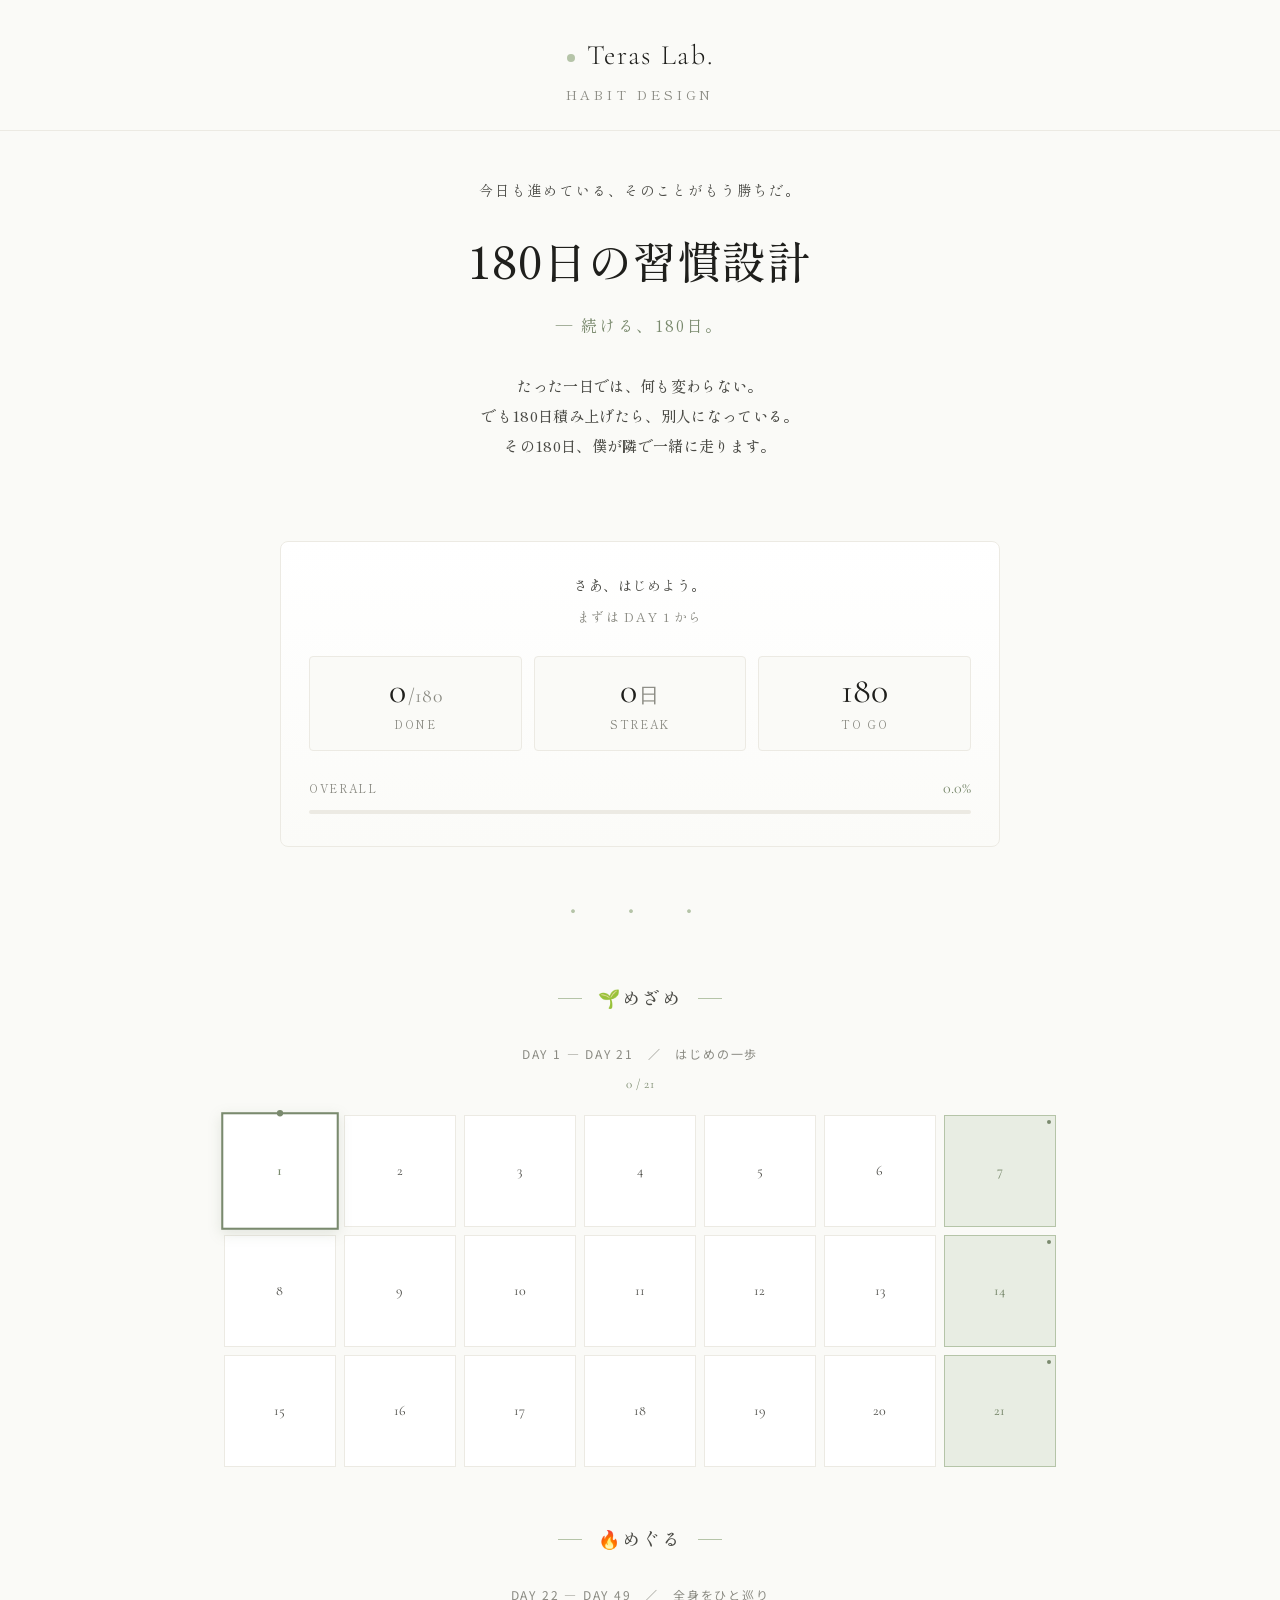
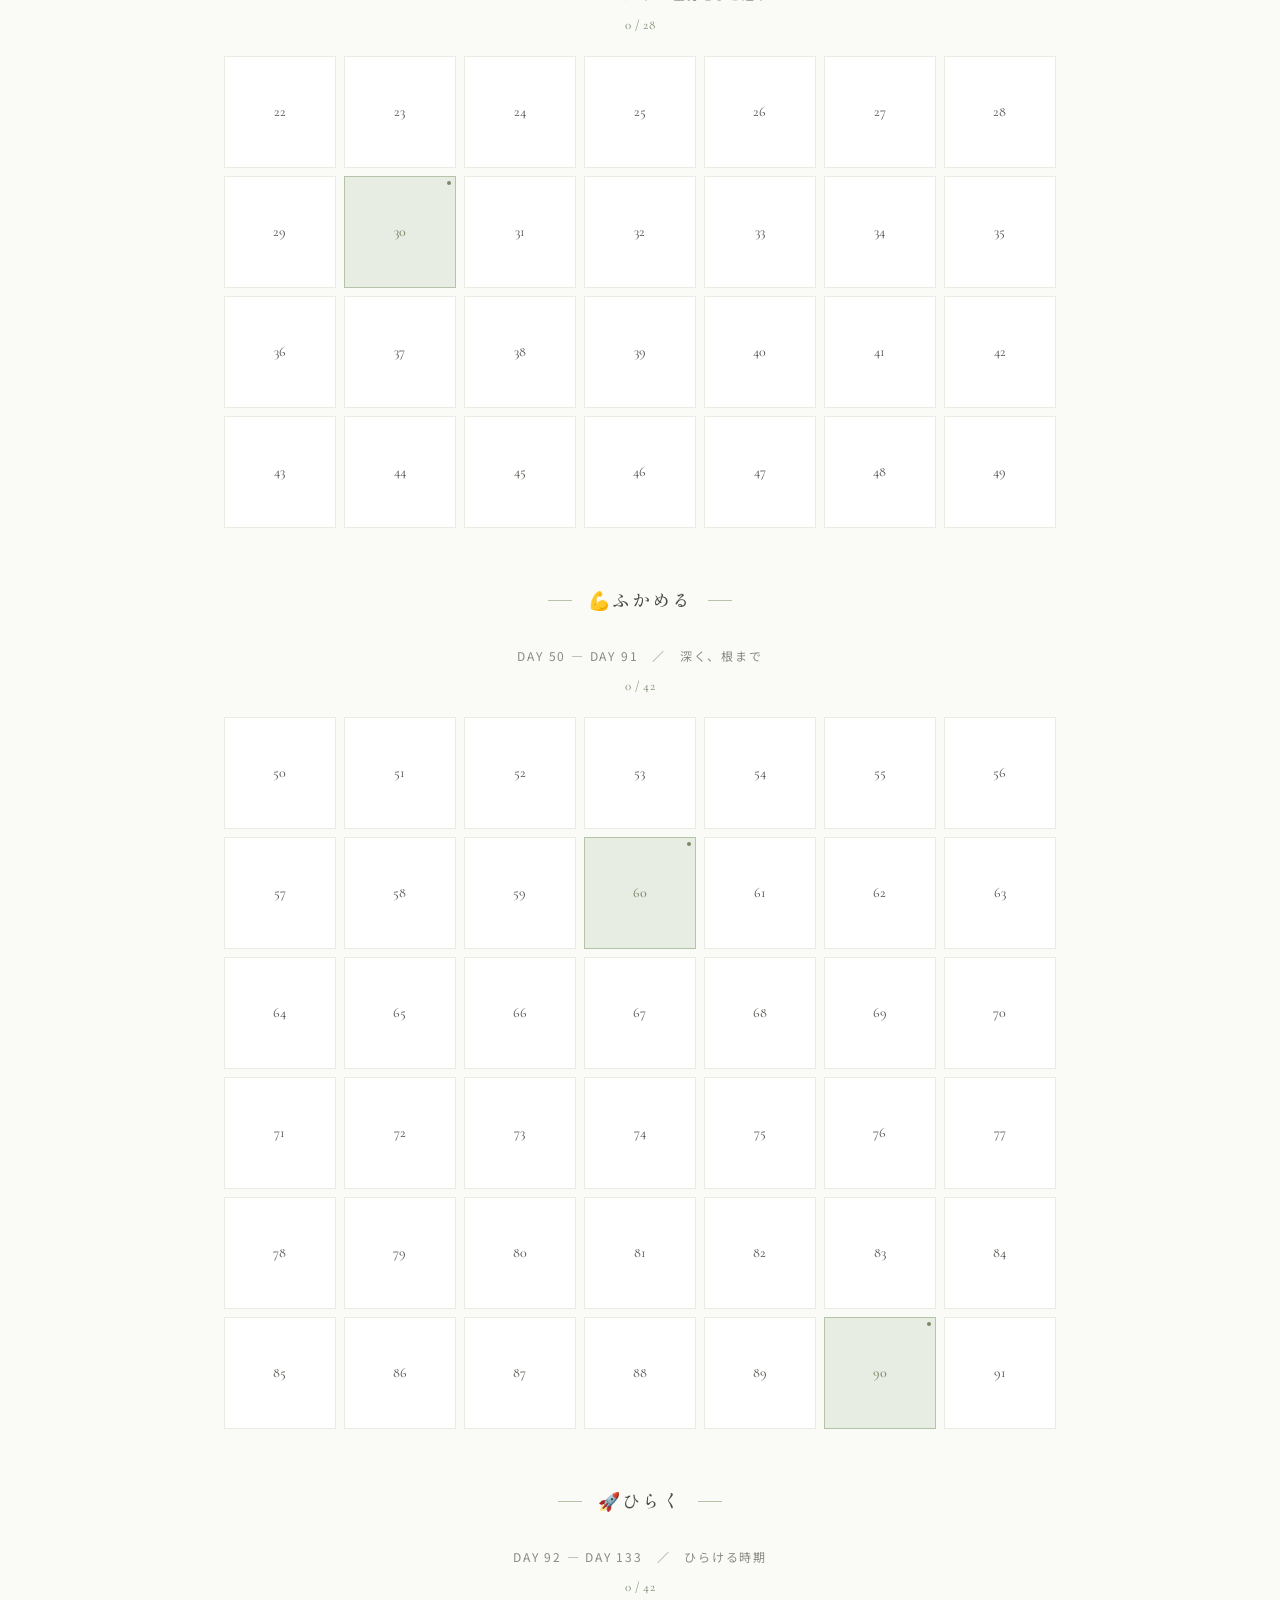
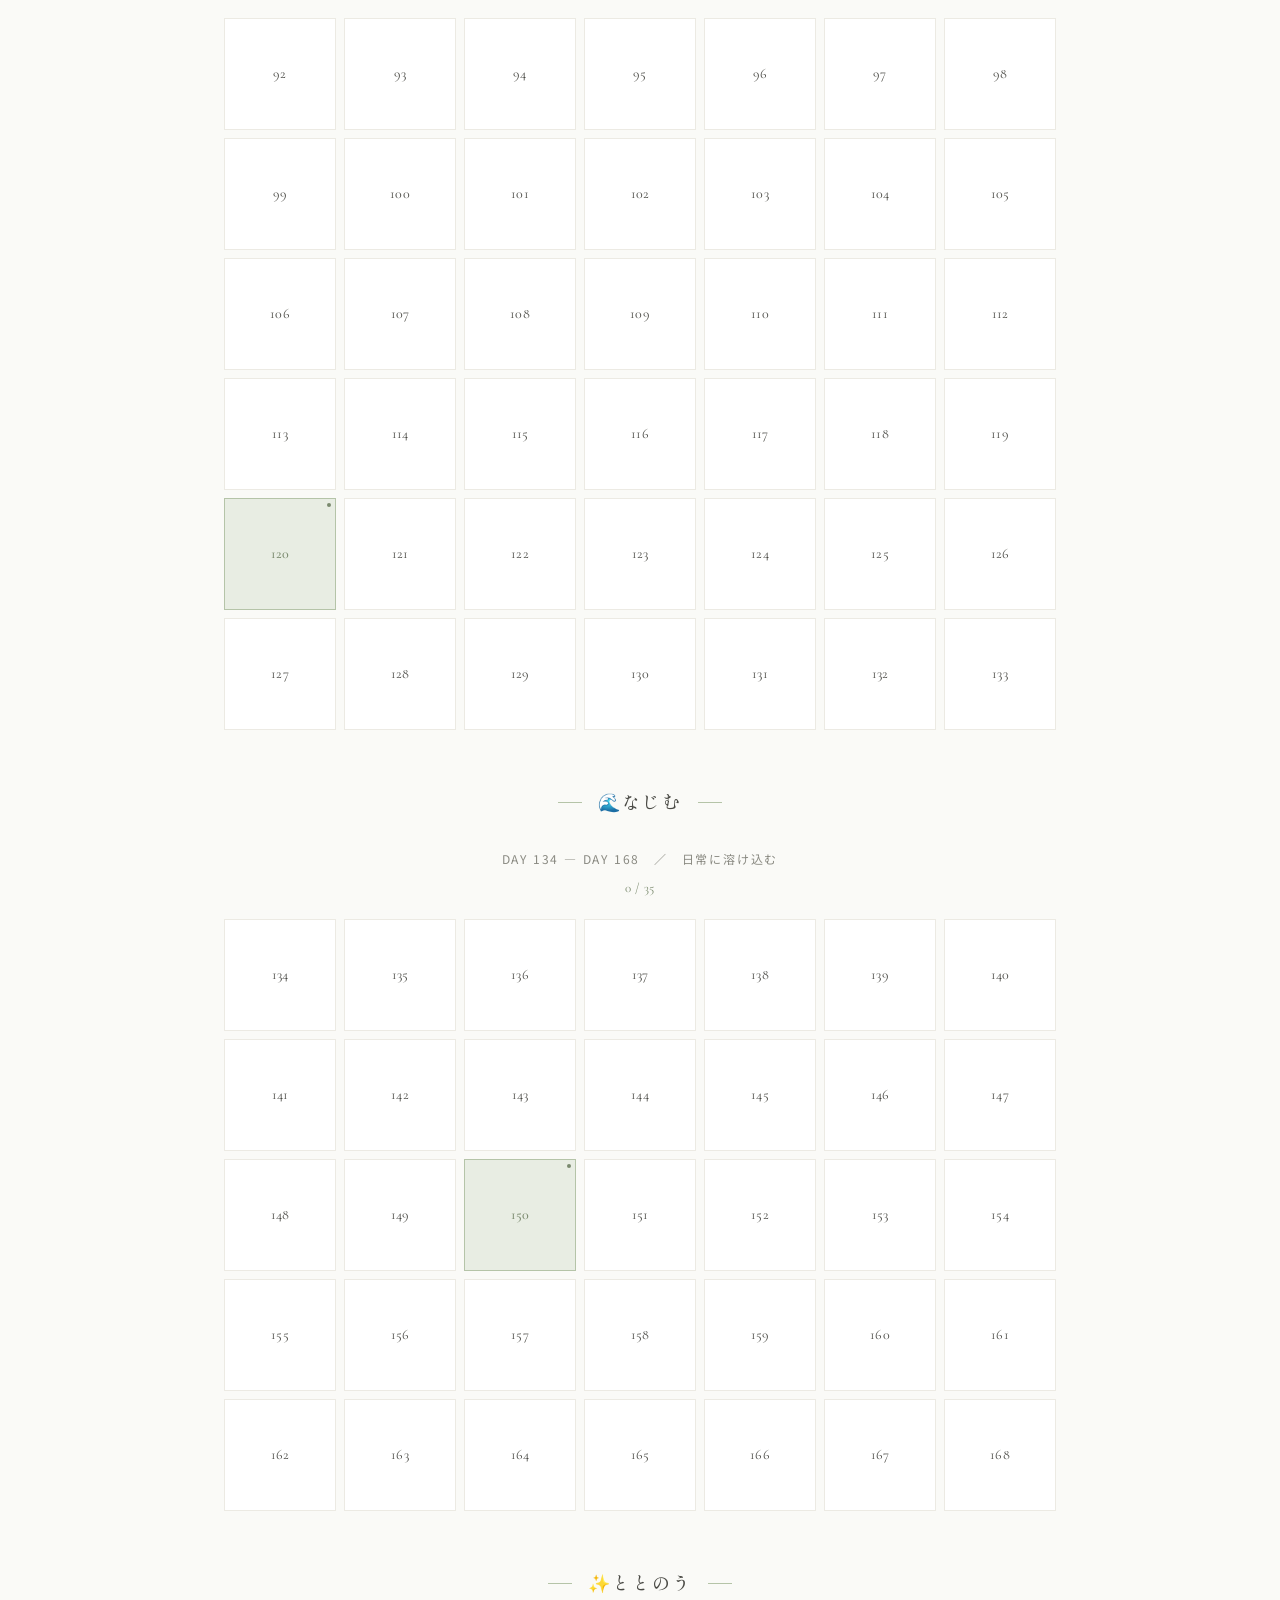
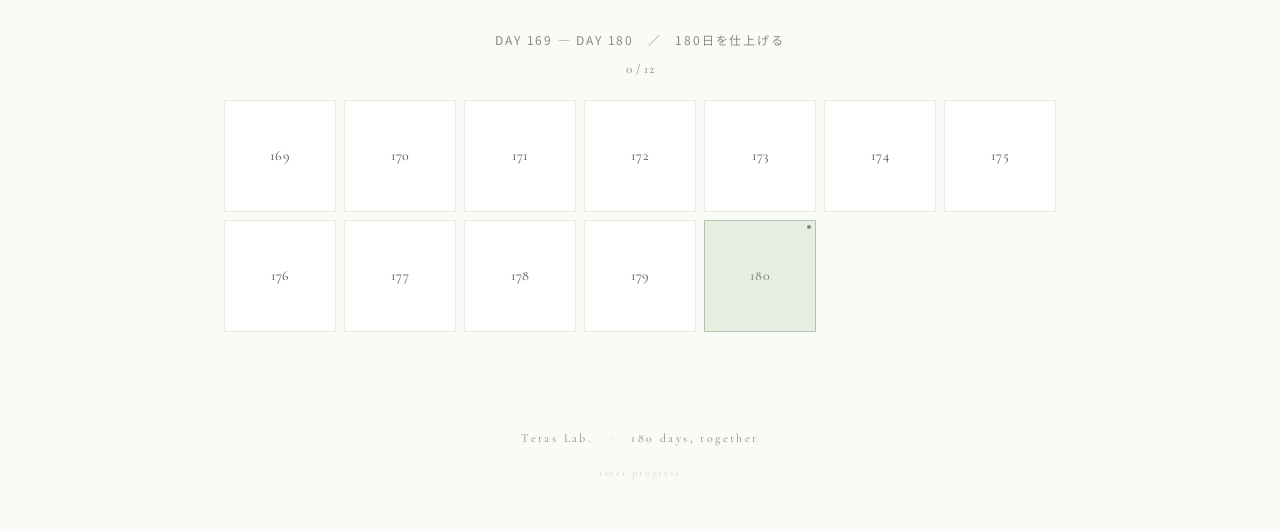
==== commit 4f0d0dad: "Add files via upload" ====
--- a/index.html
+++ b/index.html
@@ -7,6 +7,16 @@
 <link rel="preconnect" href="https://fonts.googleapis.com">
 <link rel="preconnect" href="https://fonts.gstatic.com" crossorigin>
 <link href="https://fonts.googleapis.com/css2?family=Cormorant+Garamond:wght@300;400;500&family=Shippori+Mincho:wght@400;500;600&family=Noto+Sans+JP:wght@300;400;500;600&display=swap" rel="stylesheet">
+<!-- PWA Settings -->
+<meta name="apple-mobile-web-app-capable" content="yes">
+<meta name="apple-mobile-web-app-status-bar-style" content="default">
+<meta name="apple-mobile-web-app-title" content="Teras Lab.">
+<meta name="theme-color" content="#FAFAF7">
+<link rel="apple-touch-icon" href="apple-touch-icon.png">
+<link rel="icon" type="image/png" sizes="192x192" href="icon-192.png">
+<link rel="icon" type="image/png" sizes="512x512" href="icon-512.png">
+<link rel="manifest" href="manifest.json">
+
 <style>
   :root {
     --bg:        #FAFAF7;
@@ -70,7 +80,7 @@
 
   /* イントロ */
   .intro {
-    padding: 64px 0 48px;
+    padding: 48px 0 32px;
     text-align: center;
   }
   .intro-greeting {
@@ -79,14 +89,6 @@
     color: var(--ink-soft);
     letter-spacing: 0.15em;
     margin-bottom: 28px;
-  }
-  .intro-title {
-    font-family: 'Cormorant Garamond', serif;
-    font-weight: 300;
-    font-size: clamp(32px, 5vw, 48px);
-    line-height: 1.2;
-    color: var(--ink);
-    margin-bottom: 8px;
   }
   .intro-title-jp {
     font-family: 'Shippori Mincho', serif;
@@ -110,6 +112,111 @@
     margin-top: 32px;
     line-height: 2;
   }
+
+  /* === 進捗ダッシュボード === */
+  .progress-dashboard {
+    margin: 48px auto 16px;
+    max-width: 720px;
+    padding: 32px 28px;
+    background: linear-gradient(180deg, #FFFFFF 0%, #FBFBF8 100%);
+    border: 1px solid var(--line-faint);
+    border-radius: 8px;
+  }
+  .progress-status {
+    text-align: center;
+    margin-bottom: 28px;
+  }
+  .progress-status-line {
+    font-family: 'Shippori Mincho', serif;
+    font-size: 14px;
+    color: var(--ink-soft);
+    margin-bottom: 8px;
+    letter-spacing: 0.05em;
+  }
+  .progress-status-line .day-num {
+    font-family: 'Cormorant Garamond', serif;
+    font-size: 24px;
+    font-weight: 400;
+    color: var(--sage-deep);
+    margin: 0 4px;
+    letter-spacing: 0.02em;
+  }
+  .progress-next-cta {
+    font-family: 'Shippori Mincho', serif;
+    font-size: 13px;
+    color: var(--gray);
+    letter-spacing: 0.1em;
+  }
+
+  .progress-stats {
+    display: grid;
+    grid-template-columns: 1fr 1fr 1fr;
+    gap: 12px;
+    margin-bottom: 24px;
+  }
+  @media (max-width:540px){
+    .progress-stats { grid-template-columns: 1fr 1fr 1fr; gap: 8px; }
+  }
+  .stat {
+    text-align: center;
+    padding: 16px 8px;
+    background: var(--bg);
+    border-radius: 4px;
+    border: 1px solid var(--line-faint);
+  }
+  .stat-num {
+    font-family: 'Cormorant Garamond', serif;
+    font-weight: 400;
+    font-size: clamp(28px, 5vw, 36px);
+    color: var(--ink);
+    line-height: 1;
+    margin-bottom: 6px;
+  }
+  .stat-num .small {
+    font-size: 0.55em;
+    color: var(--gray);
+    margin-left: 2px;
+  }
+  .stat-label {
+    font-family: 'Shippori Mincho', serif;
+    font-size: 11px;
+    color: var(--gray);
+    letter-spacing: 0.15em;
+  }
+  
+  .progress-bar-wrap {
+    margin-top: 8px;
+  }
+  .progress-bar-label {
+    display: flex;
+    justify-content: space-between;
+    align-items: baseline;
+    margin-bottom: 8px;
+    font-family: 'Shippori Mincho', serif;
+    font-size: 11px;
+    color: var(--gray);
+    letter-spacing: 0.15em;
+  }
+  .progress-bar-label .pct {
+    font-family: 'Cormorant Garamond', serif;
+    font-size: 16px;
+    color: var(--sage-deep);
+    letter-spacing: 0;
+  }
+  .progress-bar {
+    height: 4px;
+    background: var(--line-faint);
+    border-radius: 2px;
+    overflow: hidden;
+    position: relative;
+  }
+  .progress-bar-fill {
+    height: 100%;
+    background: var(--sage);
+    border-radius: 2px;
+    transition: width 0.6s cubic-bezier(0.4, 0, 0.2, 1);
+  }
+
   .divider-dot {
     margin: 48px auto;
     text-align: center;
@@ -152,7 +259,15 @@
     color: var(--gray);
     font-size: 12px;
     letter-spacing: 0.15em;
+    margin-bottom: 8px;
+  }
+  .chapter-progress {
+    text-align: center;
+    color: var(--sage-deep);
+    font-family: 'Cormorant Garamond', serif;
+    font-size: 13px;
     margin-bottom: 20px;
+    letter-spacing: 0.05em;
   }
 
   /* DAY グリッド */
@@ -183,13 +298,13 @@
     background: var(--sage-pale);
     color: var(--sage-deep);
   }
-  .day-cell.milestone {
+  .day-cell.milestone:not(.done) {
     background: var(--sage-pale);
     border-color: var(--sage);
     color: var(--sage-deep);
     font-weight: 500;
   }
-  .day-cell.milestone::after {
+  .day-cell.milestone:not(.done)::after {
     content: '';
     position: absolute;
     top: 4px; right: 4px;
@@ -197,6 +312,48 @@
     background: var(--sage-deep);
     border-radius: 50%;
   }
+  /* === 完了済みのDAYセル（セージで塗りつぶし） === */
+  .day-cell.done {
+    background: var(--sage);
+    border-color: var(--sage-deep);
+    color: #fff;
+    font-weight: 500;
+  }
+  .day-cell.done:hover {
+    background: var(--sage-deep);
+    border-color: var(--sage-deep);
+    color: #fff;
+  }
+  .day-cell.done::after {
+    content: '✓';
+    position: absolute;
+    top: 2px; right: 4px;
+    font-family: -apple-system, sans-serif;
+    font-size: 9px;
+    color: rgba(255, 255, 255, 0.9);
+    font-weight: 600;
+    line-height: 1;
+  }
+  /* 今日（次にやるべきDAY）のセル */
+  .day-cell.next {
+    border: 2px solid var(--sage-deep);
+    background: #fff;
+    color: var(--sage-deep);
+    font-weight: 600;
+    transform: scale(1.05);
+    box-shadow: 0 4px 12px rgba(122, 138, 110, 0.18);
+    z-index: 1;
+  }
+  .day-cell.next::before {
+    content: '';
+    position: absolute;
+    top: -4px; left: 50%;
+    transform: translateX(-50%);
+    width: 6px; height: 6px;
+    background: var(--sage-deep);
+    border-radius: 50%;
+  }
+  
   .day-cell .num {
     font-size: 14px;
     line-height: 1;
@@ -279,13 +436,8 @@
     letter-spacing: 0.15em;
     margin-bottom: 24px;
   }
-  .day-week-info span {
-    margin: 0 12px;
-  }
-  .day-week-info .sep {
-    color: var(--line);
-    margin: 0 8px;
-  }
+  .day-week-info span { margin: 0 12px; }
+  .day-week-info .sep { color: var(--line); margin: 0 8px; }
   .day-concept {
     font-family: 'Shippori Mincho', serif;
     font-size: 18px;
@@ -310,6 +462,23 @@
     font-size: 14px;
     color: var(--sage-deep);
     letter-spacing: 0.1em;
+  }
+  /* 完了済みDAYのバッジ */
+  .day-done-badge {
+    display: inline-block;
+    margin-top: 20px;
+    padding: 8px 20px;
+    background: var(--sage);
+    color: #fff;
+    border-radius: 999px;
+    font-family: 'Shippori Mincho', serif;
+    font-size: 12px;
+    letter-spacing: 0.2em;
+  }
+  .day-done-badge::before {
+    content: '✓';
+    margin-right: 8px;
+    font-weight: 600;
   }
 
   .video-section {
@@ -375,6 +544,96 @@
     border: 0;
   }
 
+  /* === 完了ボタンセクション === */
+  .complete-section {
+    margin-top: 64px;
+    padding: 32px 24px;
+    background: var(--sage-pale);
+    border-radius: 8px;
+    text-align: center;
+  }
+  .complete-section.is-done {
+    background: #FBFBF8;
+    border: 1px solid var(--line-faint);
+  }
+  .complete-message {
+    font-family: 'Shippori Mincho', serif;
+    font-size: 14px;
+    color: var(--ink-soft);
+    margin-bottom: 20px;
+    line-height: 2;
+  }
+  .complete-btn {
+    background: var(--sage-deep);
+    color: #fff;
+    border: none;
+    padding: 18px 48px;
+    font-family: 'Shippori Mincho', serif;
+    font-size: 17px;
+    font-weight: 500;
+    letter-spacing: 0.1em;
+    border-radius: 999px;
+    cursor: pointer;
+    transition: all 0.2s ease;
+    box-shadow: 0 4px 16px rgba(122, 138, 110, 0.25);
+  }
+  .complete-btn:hover {
+    background: var(--ink);
+    transform: translateY(-2px);
+    box-shadow: 0 6px 20px rgba(122, 138, 110, 0.35);
+  }
+  .complete-btn:active { transform: translateY(0); }
+  .complete-undo {
+    background: none;
+    border: 1px solid var(--line);
+    color: var(--ink-soft);
+    padding: 12px 32px;
+    font-family: 'Shippori Mincho', serif;
+    font-size: 13px;
+    letter-spacing: 0.1em;
+    border-radius: 999px;
+    cursor: pointer;
+    margin-top: 8px;
+    transition: all 0.2s ease;
+  }
+  .complete-undo:hover {
+    border-color: var(--sage-deep);
+    color: var(--sage-deep);
+  }
+  .complete-done-text {
+    font-family: 'Shippori Mincho', serif;
+    font-size: 16px;
+    color: var(--sage-deep);
+    margin-bottom: 12px;
+  }
+  .complete-done-text::before {
+    content: '✓';
+    display: inline-block;
+    width: 28px; height: 28px;
+    line-height: 28px;
+    background: var(--sage);
+    color: #fff;
+    border-radius: 50%;
+    margin-right: 12px;
+    font-weight: 600;
+  }
+  .complete-done-when {
+    font-family: 'Cormorant Garamond', serif;
+    font-size: 13px;
+    color: var(--gray);
+    letter-spacing: 0.05em;
+  }
+
+  /* お祝い演出 */
+  @keyframes celebrate {
+    0%   { transform: scale(0.9); opacity: 0; }
+    40%  { transform: scale(1.08); opacity: 1; }
+    100% { transform: scale(1); }
+  }
+  .celebrate {
+    animation: celebrate 0.6s cubic-bezier(0.34, 1.56, 0.64, 1) both;
+  }
+
   .day-nav {
     display: flex;
     justify-content: space-between;
@@ -411,6 +670,15 @@
     letter-spacing: 0.2em;
   }
   footer .dot { color: var(--sage); margin: 0 12px; }
+  footer .reset-link {
+    display: block;
+    margin-top: 16px;
+    font-size: 11px;
+    color: var(--line);
+    cursor: pointer;
+    letter-spacing: 0.15em;
+  }
+  footer .reset-link:hover { color: var(--gray); }
 
   .fade-in {
     opacity: 0;
@@ -436,9 +704,7 @@
 
   <section class="intro container fade-in">
     <div class="intro-greeting">今日も進めている、そのことがもう勝ちだ。</div>
-    <h1 class="intro-title-jp">
-      180日の習慣設計
-    </h1>
+    <h1 class="intro-title-jp">180日の習慣設計</h1>
     <p class="intro-tagline">— 続ける、180日。</p>
     <p class="intro-line serif">
       たった一日では、何も変わらない。<br>
@@ -447,6 +713,13 @@
     </p>
   </section>
 
+  <!-- 進捗ダッシュボード -->
+  <section class="container fade-in">
+    <div class="progress-dashboard" id="dashboard">
+      <!-- 動的に挿入 -->
+    </div>
+  </section>
+
   <div class="divider-dot">・ ・ ・</div>
 
   <main class="container">
@@ -455,6 +728,7 @@
 
   <footer>
     Teras Lab. <span class="dot">·</span> 180 days, together
+    <span class="reset-link" onclick="confirmReset()">reset progress</span>
   </footer>
 </div>
 
@@ -466,10 +740,7 @@
       <span class="progress" id="dayProgress"></span>
     </div>
   </div>
-
-  <div class="day-view-body container" id="dayViewBody">
-    <!-- 動的に挿入 -->
-  </div>
+  <div class="day-view-body container" id="dayViewBody"></div>
 </div>
 
 <script>
@@ -477,7 +748,68 @@
 const PROGRAM_DATA = [{"day":1,"week":"第1週","weekday":"月","chapter":"🌱めざめ","concept":"始まりの日","milestone":"","weekMemo":"身体を動かす習慣作り。軽め中心、毎日続けることが目的","main":{"code":"A-5","title":"姿勢骨盤 一気に整える","link":"https://vimeo.com/1167608769/62c20f1a2d","part":"上半身","level":"軽め","sec":50},"sub":{"code":"B-16","title":"座ってできる股関節ケア５選","link":"https://vimeo.com/1167614213/69351d04a7","part":"全身","level":"中","sec":38}},{"day":2,"week":"第1週","weekday":"火","chapter":"🌱めざめ","concept":"集中の日","milestone":"","weekMemo":"身体を動かす習慣作り。軽め中心、毎日続けることが目的","main":{"code":"C-17","title":"背中整え10歳若返る","link":"https://vimeo.com/1189644540/65089f7eae","part":"上半身","level":"中","sec":82},"sub":{"code":"C-4","title":"月に2キロ痩せる骨盤ストレッチ","link":"https://vimeo.com/1167614765/806a48dc58","part":"下半身","level":"中","sec":55}},{"day":3,"week":"第1週","weekday":"水","chapter":"🌱めざめ","concept":"山場の日","milestone":"","weekMemo":"身体を動かす習慣作り。軽め中心、毎日続けることが目的","main":{"code":"C-20","title":"猫背の人コレCHECK","link":"https://vimeo.com/1189645770/aa383c0eb2","part":"上半身","level":"しっかり","sec":57},"sub":{"code":"A-3","title":"卍ストレッチで猫背撃退","link":"https://vimeo.com/1167608417/cf6f4e28ae","part":"全身","level":"しっかり","sec":69}},{"day":4,"week":"第1週","weekday":"木","chapter":"🌱めざめ","concept":"静かな日","milestone":"","weekMemo":"身体を動かす習慣作り。軽め中心、毎日続けることが目的","main":{"code":"B-10","title":"疲れをとるなら胸を開く！","link":"https://vimeo.com/1167613495/6b0c0037d6","part":"上半身","level":"軽め","sec":55},"sub":{"code":"A-9","title":"反り腰整えてお腹引き締める","link":"https://vimeo.com/1167610949/51af0eb62c","part":"下半身","level":"軽め","sec":67}},{"day":5,"week":"第1週","weekday":"金","chapter":"🌱めざめ","concept":"もう一山","milestone":"","weekMemo":"身体を動かす習慣作り。軽め中心、毎日続けることが目的","main":{"code":"A-6","title":"猫背巻き肩姿勢改善","link":"https://vimeo.com/1167608901/c7be84bbd3","part":"上半身","level":"中","sec":37},"sub":{"code":"A-4","title":"背中整え10歳若返る","link":"https://vimeo.com/1167608562/d3d850ca7d","part":"全身","level":"しっかり","sec":87}},{"day":6,"week":"第1週","weekday":"土","chapter":"🌱めざめ","concept":"じっくりの日","milestone":"","weekMemo":"身体を動かす習慣作り。軽め中心、毎日続けることが目的","main":{"code":"A-1","title":"実はこれ７日間続けると","link":"https://vimeo.com/1167608104/b9cf311692","part":"上半身","level":"中","sec":84},"sub":{"code":"C-9","title":"骨盤矯正開脚改善","link":"https://vimeo.com/1167615320/1a3923f80c","part":"下半身","level":"中","sec":42}},{"day":7,"week":"第1週","weekday":"日","chapter":"🌱めざめ","concept":"整える日","milestone":"🎊 1週間達成","weekMemo":"身体を動かす習慣作り。軽め中心、毎日続けることが目的","main":{"code":"A-17","title":"姿勢崩れ肩甲骨ケア","link":"https://vimeo.com/1167612230/d4ecff6d86","part":"上半身","level":"軽め","sec":76},"sub":{"code":"B-1","title":"もも裏ふにゃふにゃ","link":"https://vimeo.com/1167612499/11e6cac1d6","part":"下半身","level":"軽め","sec":38}},{"day":8,"week":"第2週","weekday":"月","chapter":"🌱めざめ","concept":"始まりの日","milestone":"","weekMemo":"下半身を優しくほぐす。気持ちよさを味わう週","main":{"code":"B-12","title":"たった10回で反り腰骨盤矯正","link":"https://vimeo.com/1167613719/cd13a85873","part":"下半身","level":"中","sec":29},"sub":{"code":"A-8","title":"1日20回神ルーティン","link":"https://vimeo.com/1167609118/97a2382424","part":"上半身","level":"軽め","sec":20}},{"day":9,"week":"第2週","weekday":"火","chapter":"🌱めざめ","concept":"集中の日","milestone":"","weekMemo":"下半身を優しくほぐす。気持ちよさを味わう週","main":{"code":"B-11","title":"代謝爆上げ股関節ケア３選！","link":"https://vimeo.com/1167613630/320744a479","part":"下半身","level":"中","sec":36},"sub":{"code":"B-20","title":"腰痛消える姿勢術","link":"https://vimeo.com/1189640868/157f077474","part":"下半身","level":"中","sec":74}},{"day":10,"week":"第2週","weekday":"水","chapter":"🌱めざめ","concept":"山場の日","milestone":"","weekMemo":"下半身を優しくほぐす。気持ちよさを味わう週","main":{"code":"A-10","title":"骨盤整え下腹凹む","link":"https://vimeo.com/1167611082/bd97c30ccb","part":"下半身","level":"しっかり","sec":78},"sub":{"code":"B-16","title":"座ってできる股関節ケア５選","link":"https://vimeo.com/1167614213/69351d04a7","part":"全身","level":"中","sec":38}},{"day":11,"week":"第2週","weekday":"木","chapter":"🌱めざめ","concept":"静かな日","milestone":"","weekMemo":"下半身を優しくほぐす。気持ちよさを味わう週","main":{"code":"C-7","title":"このひと工夫が内もも削ぐ","link":"https://vimeo.com/1167615103/38f0ed5bac","part":"下半身","level":"中","sec":40},"sub":{"code":"B-8","title":"股超硬い 矯正３選！","link":"https://vimeo.com/1167613276/0128388c93","part":"下半身","level":"中","sec":41}},{"day":12,"week":"第2週","weekday":"金","chapter":"🌱めざめ","concept":"もう一山","milestone":"","weekMemo":"下半身を優しくほぐす。気持ちよさを味わう週","main":{"code":"C-15","title":"たったの30秒！下半身トレ","link":"https://vimeo.com/1167615925/9d33986541","part":"下半身","level":"中","sec":47},"sub":{"code":"A-3","title":"卍ストレッチで猫背撃退","link":"https://vimeo.com/1167608417/cf6f4e28ae","part":"全身","level":"しっかり","sec":69}},{"day":13,"week":"第2週","weekday":"土","chapter":"🌱めざめ","concept":"じっくりの日","milestone":"","weekMemo":"下半身を優しくほぐす。気持ちよさを味わう週","main":{"code":"A-2","title":"これ知ってる？ 骨盤数cm歪むと..","link":"https://vimeo.com/1167608270/2266a4d68e","part":"下半身","level":"しっかり","sec":71},"sub":{"code":"B-18","title":"お尻上がる股関節トレ","link":"https://vimeo.com/1189637541/f88f5d5609","part":"下半身","level":"中","sec":76}},{"day":14,"week":"第2週","weekday":"日","chapter":"🌱めざめ","concept":"整える日","milestone":"🎊 2週間達成","weekMemo":"下半身を優しくほぐす。気持ちよさを味わう週","main":{"code":"A-9","title":"反り腰整えてお腹引き締める","link":"https://vimeo.com/1167610949/51af0eb62c","part":"下半身","level":"軽め","sec":67},"sub":{"code":"B-6","title":"10回するだけで背中ほぐれる","link":"https://vimeo.com/1167612989/82da38a3a2","part":"上半身","level":"軽め","sec":77}},{"day":15,"week":"第3週","weekday":"月","chapter":"🌱めざめ","concept":"始まりの日","milestone":"","weekMemo":"呼吸と体幹を意識。3週間達成の節目！","main":{"code":"A-18","title":"朝一これするだけで、、","link":"https://vimeo.com/1167612404/b2bf2f76bc","part":"体幹","level":"軽め","sec":37},"sub":{"code":"B-1","title":"もも裏ふにゃふにゃ","link":"https://vimeo.com/1167612499/11e6cac1d6","part":"下半身","level":"軽め","sec":38}},{"day":16,"week":"第3週","weekday":"火","chapter":"🌱めざめ","concept":"集中の日","milestone":"","weekMemo":"呼吸と体幹を意識。3週間達成の節目！","main":{"code":"C-14","title":"1日30秒代謝爆あがり","link":"https://vimeo.com/1167615783/4164ad40d4","part":"体幹","level":"中","sec":55},"sub":{"code":"A-4","title":"背中整え10歳若返る","link":"https://vimeo.com/1167608562/d3d850ca7d","part":"全身","level":"しっかり","sec":87}},{"day":17,"week":"第3週","weekday":"水","chapter":"🌱めざめ","concept":"山場の日","milestone":"","weekMemo":"呼吸と体幹を意識。3週間達成の節目！","main":{"code":"C-19","title":"お腹引き締まる骨盤矯正","link":"https://vimeo.com/1189646345/c91d2b1775","part":"体幹","level":"しっかり","sec":60},"sub":{"code":"B-19","title":"足ひらく開脚改善","link":"https://vimeo.com/1189640088/33ae93ac96","part":"下半身","level":"中","sec":82}},{"day":18,"week":"第3週","weekday":"木","chapter":"🌱めざめ","concept":"静かな日","milestone":"","weekMemo":"呼吸と体幹を意識。3週間達成の節目！","main":{"code":"A-7","title":"実はこれ７日間続けると","link":"https://vimeo.com/1167608980/791815889f","part":"体幹","level":"中","sec":76},"sub":{"code":"B-16","title":"座ってできる股関節ケア５選","link":"https://vimeo.com/1167614213/69351d04a7","part":"全身","level":"中","sec":38}},{"day":19,"week":"第3週","weekday":"金","chapter":"🌱めざめ","concept":"もう一山","milestone":"","weekMemo":"呼吸と体幹を意識。3週間達成の節目！","main":{"code":"A-13","title":"くびれ作る体幹トレ術","link":"https://vimeo.com/1167611578/f1bd59ee2a","part":"体幹","level":"しっかり","sec":72},"sub":{"code":"C-8","title":"腹筋100回よりお腹凹む","link":"https://vimeo.com/1167615215/0e7c106722","part":"下半身","level":"しっかり","sec":52}},{"day":20,"week":"第3週","weekday":"土","chapter":"🌱めざめ","concept":"じっくりの日","milestone":"","weekMemo":"呼吸と体幹を意識。3週間達成の節目！","main":{"code":"C-12","title":"身体の歪みを整えるこのねじり効果半端ない","link":"https://vimeo.com/1167615748/5300db7e11","part":"体幹","level":"しっかり","sec":41},"sub":{"code":"A-3","title":"卍ストレッチで猫背撃退","link":"https://vimeo.com/1167608417/cf6f4e28ae","part":"全身","level":"しっかり","sec":69}},{"day":21,"week":"第3週","weekday":"日","chapter":"🌱めざめ","concept":"整える日","milestone":"🎊 3週間達成","weekMemo":"呼吸と体幹を意識。3週間達成の節目！","main":{"code":"A-8","title":"1日20回神ルーティン","link":"https://vimeo.com/1167609118/97a2382424","part":"上半身","level":"軽め","sec":20},"sub":{"code":"C-5","title":"股関節ストレッチして太もも激痩せ","link":"https://vimeo.com/1167614865/d130f44b30","part":"下半身","level":"中","sec":41}},{"day":22,"week":"第4週","weekday":"月","chapter":"🔥めぐる","concept":"始まりの日","milestone":"","weekMemo":"肩甲骨・首肩を整える。中強度に少しずつ","main":{"code":"A-5","title":"姿勢骨盤 一気に整える","link":"https://vimeo.com/1167608769/62c20f1a2d","part":"上半身","level":"軽め","sec":50},"sub":{"code":"A-17","title":"姿勢崩れ肩甲骨ケア","link":"https://vimeo.com/1167612230/d4ecff6d86","part":"上半身","level":"軽め","sec":76}},{"day":23,"week":"第4週","weekday":"火","chapter":"🔥めぐる","concept":"集中の日","milestone":"","weekMemo":"肩甲骨・首肩を整える。中強度に少しずつ","main":{"code":"C-2","title":"これでわかる猫背の重症度","link":"https://vimeo.com/1167614452/bdc00e7288","part":"上半身","level":"中","sec":63},"sub":{"code":"A-18","title":"朝一これするだけで、、","link":"https://vimeo.com/1167612404/b2bf2f76bc","part":"体幹","level":"軽め","sec":37}},{"day":24,"week":"第4週","weekday":"水","chapter":"🔥めぐる","concept":"山場の日","milestone":"","weekMemo":"肩甲骨・首肩を整える。中強度に少しずつ","main":{"code":"C-20","title":"猫背の人コレCHECK","link":"https://vimeo.com/1189645770/aa383c0eb2","part":"上半身","level":"しっかり","sec":57},"sub":{"code":"B-13","title":"背中引き締め簡単トレ3選","link":"https://vimeo.com/1167613781/712d697ae8","part":"上半身","level":"中","sec":36}},{"day":25,"week":"第4週","weekday":"木","chapter":"🔥めぐる","concept":"静かな日","milestone":"","weekMemo":"肩甲骨・首肩を整える。中強度に少しずつ","main":{"code":"B-10","title":"疲れをとるなら胸を開く！","link":"https://vimeo.com/1167613495/6b0c0037d6","part":"上半身","level":"軽め","sec":55},"sub":{"code":"C-14","title":"1日30秒代謝爆あがり","link":"https://vimeo.com/1167615783/4164ad40d4","part":"体幹","level":"中","sec":55}},{"day":26,"week":"第4週","weekday":"金","chapter":"🔥めぐる","concept":"もう一山","milestone":"","weekMemo":"肩甲骨・首肩を整える。中強度に少しずつ","main":{"code":"A-14","title":"仰向け辛い原因反り腰","link":"https://vimeo.com/1167611779/1aa15fcf79","part":"上半身","level":"中","sec":65},"sub":{"code":"A-15","title":"肩スッキリ巻き肩整える","link":"https://vimeo.com/1167611947/2e26e88dee","part":"上半身","level":"中","sec":72}},{"day":27,"week":"第4週","weekday":"土","chapter":"🔥めぐる","concept":"じっくりの日","milestone":"","weekMemo":"肩甲骨・首肩を整える。中強度に少しずつ","main":{"code":"C-13","title":"日20回全身スッキリ歪み・肩こり巻肩・腰痛を改善！","link":"https://vimeo.com/1167615748/5300db7e11","part":"上半身","level":"中","sec":17},"sub":{"code":"A-7","title":"実はこれ７日間続けると","link":"https://vimeo.com/1167608980/791815889f","part":"体幹","level":"中","sec":76}},{"day":28,"week":"第4週","weekday":"日","chapter":"🔥めぐる","concept":"整える日","milestone":"","weekMemo":"肩甲骨・首肩を整える。中強度に少しずつ","main":{"code":"B-6","title":"10回するだけで背中ほぐれる","link":"https://vimeo.com/1167612989/82da38a3a2","part":"上半身","level":"軽め","sec":77},"sub":{"code":"A-6","title":"猫背巻き肩姿勢改善","link":"https://vimeo.com/1167608901/c7be84bbd3","part":"上半身","level":"中","sec":37}},{"day":29,"week":"第5週","weekday":"月","chapter":"🔥めぐる","concept":"始まりの日","milestone":"","weekMemo":"1ヶ月達成！股関節・もも裏を中心に","main":{"code":"B-1","title":"もも裏ふにゃふにゃ","link":"https://vimeo.com/1167612499/11e6cac1d6","part":"下半身","level":"軽め","sec":38},"sub":{"code":"A-8","title":"1日20回神ルーティン","link":"https://vimeo.com/1167609118/97a2382424","part":"上半身","level":"軽め","sec":20}},{"day":30,"week":"第5週","weekday":"火","chapter":"🔥めぐる","concept":"集中の日","milestone":"🌟 1ヶ月達成","weekMemo":"1ヶ月達成！股関節・もも裏を中心に","main":{"code":"C-10","title":"これできる？最強骨盤トレ5選！","link":"https://vimeo.com/1167615406/0028b4a245","part":"下半身","level":"中","sec":78},"sub":{"code":"C-17","title":"背中整え10歳若返る","link":"https://vimeo.com/1189644540/65089f7eae","part":"上半身","level":"中","sec":82}},{"day":31,"week":"第5週","weekday":"水","chapter":"🔥めぐる","concept":"山場の日","milestone":"","weekMemo":"1ヶ月達成！股関節・もも裏を中心に","main":{"code":"A-19","title":"その腹筋逆効果です","link":"https://vimeo.com/1189632333/96de96f2e6","part":"下半身","level":"しっかり","sec":74},"sub":{"code":"A-18","title":"朝一これするだけで、、","link":"https://vimeo.com/1167612404/b2bf2f76bc","part":"体幹","level":"軽め","sec":37}},{"day":32,"week":"第5週","weekday":"木","chapter":"🔥めぐる","concept":"静かな日","milestone":"","weekMemo":"1ヶ月達成！股関節・もも裏を中心に","main":{"code":"A-9","title":"反り腰整えてお腹引き締める","link":"https://vimeo.com/1167610949/51af0eb62c","part":"下半身","level":"軽め","sec":67},"sub":{"code":"A-5","title":"姿勢骨盤 一気に整える","link":"https://vimeo.com/1167608769/62c20f1a2d","part":"上半身","level":"軽め","sec":50}},{"day":33,"week":"第5週","weekday":"金","chapter":"🔥めぐる","concept":"もう一山","milestone":"","weekMemo":"1ヶ月達成！股関節・もも裏を中心に","main":{"code":"B-7","title":"股関節10回で激変","link":"https://vimeo.com/1167613163/aeb223c458","part":"下半身","level":"中","sec":61},"sub":{"code":"C-1","title":"くびれ作る体幹トレ術","link":"https://vimeo.com/1167614308/ca429e6875","part":"体幹","level":"しっかり","sec":72}},{"day":34,"week":"第5週","weekday":"土","chapter":"🔥めぐる","concept":"じっくりの日","milestone":"","weekMemo":"1ヶ月達成！股関節・もも裏を中心に","main":{"code":"B-15","title":"30秒で骨盤緩む股関節ストレッチ","link":"https://vimeo.com/1167614058/6a51ff3959","part":"下半身","level":"しっかり","sec":61},"sub":{"code":"A-1","title":"実はこれ７日間続けると","link":"https://vimeo.com/1167608104/b9cf311692","part":"上半身","level":"中","sec":84}},{"day":35,"week":"第5週","weekday":"日","chapter":"🔥めぐる","concept":"整える日","milestone":"","weekMemo":"1ヶ月達成！股関節・もも裏を中心に","main":{"code":"B-4","title":"痩せてない人見たことない","link":"https://vimeo.com/1167612723/d1b19e9b72","part":"下半身","level":"中","sec":43},"sub":{"code":"C-14","title":"1日30秒代謝爆あがり","link":"https://vimeo.com/1167615783/4164ad40d4","part":"体幹","level":"中","sec":55}},{"day":36,"week":"第6週","weekday":"月","chapter":"🔥めぐる","concept":"始まりの日","milestone":"","weekMemo":"体幹の中強度版。インナー意識","main":{"code":"A-7","title":"実はこれ７日間続けると","link":"https://vimeo.com/1167608980/791815889f","part":"体幹","level":"中","sec":76},"sub":{"code":"B-10","title":"疲れをとるなら胸を開く！","link":"https://vimeo.com/1167613495/6b0c0037d6","part":"上半身","level":"軽め","sec":55}},{"day":37,"week":"第6週","weekday":"火","chapter":"🔥めぐる","concept":"集中の日","milestone":"","weekMemo":"体幹の中強度版。インナー意識","main":{"code":"A-13","title":"くびれ作る体幹トレ術","link":"https://vimeo.com/1167611578/f1bd59ee2a","part":"体幹","level":"しっかり","sec":72},"sub":{"code":"C-12","title":"身体の歪みを整えるこのねじり効果半端ない","link":"https://vimeo.com/1167615748/5300db7e11","part":"体幹","level":"しっかり","sec":41}},{"day":38,"week":"第6週","weekday":"水","chapter":"🔥めぐる","concept":"山場の日","milestone":"","weekMemo":"体幹の中強度版。インナー意識","main":{"code":"C-19","title":"お腹引き締まる骨盤矯正","link":"https://vimeo.com/1189646345/c91d2b1775","part":"体幹","level":"しっかり","sec":60},"sub":{"code":"C-13","title":"日20回全身スッキリ歪み・肩こり巻肩・腰痛を改善！","link":"https://vimeo.com/1167615748/5300db7e11","part":"上半身","level":"中","sec":17}},{"day":39,"week":"第6週","weekday":"木","chapter":"🔥めぐる","concept":"静かな日","milestone":"","weekMemo":"体幹の中強度版。インナー意識","main":{"code":"A-18","title":"朝一これするだけで、、","link":"https://vimeo.com/1167612404/b2bf2f76bc","part":"体幹","level":"軽め","sec":37},"sub":{"code":"A-17","title":"姿勢崩れ肩甲骨ケア","link":"https://vimeo.com/1167612230/d4ecff6d86","part":"上半身","level":"軽め","sec":76}},{"day":40,"week":"第6週","weekday":"金","chapter":"🔥めぐる","concept":"もう一山","milestone":"","weekMemo":"体幹の中強度版。インナー意識","main":{"code":"C-2","title":"これでわかる猫背の重症度","link":"https://vimeo.com/1167614452/bdc00e7288","part":"上半身","level":"中","sec":63},"sub":{"code":"C-20","title":"猫背の人コレCHECK","link":"https://vimeo.com/1189645770/aa383c0eb2","part":"上半身","level":"しっかり","sec":57}},{"day":41,"week":"第6週","weekday":"土","chapter":"🔥めぐる","concept":"じっくりの日","milestone":"","weekMemo":"体幹の中強度版。インナー意識","main":{"code":"C-1","title":"くびれ作る体幹トレ術","link":"https://vimeo.com/1167614308/ca429e6875","part":"体幹","level":"しっかり","sec":72},"sub":{"code":"A-14","title":"仰向け辛い原因反り腰","link":"https://vimeo.com/1167611779/1aa15fcf79","part":"上半身","level":"中","sec":65}},{"day":42,"week":"第6週","weekday":"日","chapter":"🔥めぐる","concept":"整える日","milestone":"","weekMemo":"体幹の中強度版。インナー意識","main":{"code":"B-6","title":"10回するだけで背中ほぐれる","link":"https://vimeo.com/1167612989/82da38a3a2","part":"上半身","level":"軽め","sec":77},"sub":{"code":"A-8","title":"1日20回神ルーティン","link":"https://vimeo.com/1167609118/97a2382424","part":"上半身","level":"軽め","sec":20}},{"day":43,"week":"第7週","weekday":"月","chapter":"🔥めぐる","concept":"始まりの日","milestone":"","weekMemo":"全身をひと回り、自分の弱点に気づく週","main":{"code":"A-5","title":"姿勢骨盤 一気に整える","link":"https://vimeo.com/1167608769/62c20f1a2d","part":"上半身","level":"軽め","sec":50},"sub":{"code":"A-9","title":"反り腰整えてお腹引き締める","link":"https://vimeo.com/1167610949/51af0eb62c","part":"下半身","level":"軽め","sec":67}},{"day":44,"week":"第7週","weekday":"火","chapter":"🔥めぐる","concept":"集中の日","milestone":"","weekMemo":"全身をひと回り、自分の弱点に気づく週","main":{"code":"C-9","title":"骨盤矯正開脚改善","link":"https://vimeo.com/1167615320/1a3923f80c","part":"下半身","level":"中","sec":42},"sub":{"code":"C-14","title":"1日30秒代謝爆あがり","link":"https://vimeo.com/1167615783/4164ad40d4","part":"体幹","level":"中","sec":55}},{"day":45,"week":"第7週","weekday":"水","chapter":"🔥めぐる","concept":"山場の日","milestone":"","weekMemo":"全身をひと回り、自分の弱点に気づく週","main":{"code":"A-13","title":"くびれ作る体幹トレ術","link":"https://vimeo.com/1167611578/f1bd59ee2a","part":"体幹","level":"しっかり","sec":72},"sub":{"code":"B-12","title":"たった10回で反り腰骨盤矯正","link":"https://vimeo.com/1167613719/cd13a85873","part":"下半身","level":"中","sec":29}},{"day":46,"week":"第7週","weekday":"木","chapter":"🔥めぐる","concept":"静かな日","milestone":"","weekMemo":"全身をひと回り、自分の弱点に気づく週","main":{"code":"B-16","title":"座ってできる股関節ケア５選","link":"https://vimeo.com/1167614213/69351d04a7","part":"全身","level":"中","sec":38},"sub":{"code":"B-10","title":"疲れをとるなら胸を開く！","link":"https://vimeo.com/1167613495/6b0c0037d6","part":"上半身","level":"軽め","sec":55}},{"day":47,"week":"第7週","weekday":"金","chapter":"🔥めぐる","concept":"もう一山","milestone":"","weekMemo":"全身をひと回り、自分の弱点に気づく週","main":{"code":"A-15","title":"肩スッキリ巻き肩整える","link":"https://vimeo.com/1167611947/2e26e88dee","part":"上半身","level":"中","sec":72},"sub":{"code":"B-3","title":"股関節骨盤整う","link":"https://vimeo.com/1167612630/deab70a501","part":"下半身","level":"しっかり","sec":64}},{"day":48,"week":"第7週","weekday":"土","chapter":"🔥めぐる","concept":"じっくりの日","milestone":"","weekMemo":"全身をひと回り、自分の弱点に気づく週","main":{"code":"B-14","title":"体硬い人 これからやって","link":"https://vimeo.com/1167613855/e07f3283db","part":"下半身","level":"しっかり","sec":77},"sub":{"code":"A-7","title":"実はこれ７日間続けると","link":"https://vimeo.com/1167608980/791815889f","part":"体幹","level":"中","sec":76}},{"day":49,"week":"第7週","weekday":"日","chapter":"🔥めぐる","concept":"整える日","milestone":"","weekMemo":"全身をひと回り、自分の弱点に気づく週","main":{"code":"B-1","title":"もも裏ふにゃふにゃ","link":"https://vimeo.com/1167612499/11e6cac1d6","part":"下半身","level":"軽め","sec":38},"sub":{"code":"A-17","title":"姿勢崩れ肩甲骨ケア","link":"https://vimeo.com/1167612230/d4ecff6d86","part":"上半身","level":"軽め","sec":76}},{"day":50,"week":"第8週","weekday":"月","chapter":"💪ふかめる","concept":"始まりの日","milestone":"","weekMemo":"肩甲骨を深堀り。慢性こり対応","main":{"code":"B-6","title":"10回するだけで背中ほぐれる","link":"https://vimeo.com/1167612989/82da38a3a2","part":"上半身","level":"軽め","sec":77},"sub":{"code":"A-8","title":"1日20回神ルーティン","link":"https://vimeo.com/1167609118/97a2382424","part":"上半身","level":"軽め","sec":20}},{"day":51,"week":"第8週","weekday":"火","chapter":"💪ふかめる","concept":"集中の日","milestone":"","weekMemo":"肩甲骨を深堀り。慢性こり対応","main":{"code":"B-13","title":"背中引き締め簡単トレ3選","link":"https://vimeo.com/1167613781/712d697ae8","part":"上半身","level":"中","sec":36},"sub":{"code":"A-18","title":"朝一これするだけで、、","link":"https://vimeo.com/1167612404/b2bf2f76bc","part":"体幹","level":"軽め","sec":37}},{"day":52,"week":"第8週","weekday":"水","chapter":"💪ふかめる","concept":"山場の日","milestone":"","weekMemo":"肩甲骨を深堀り。慢性こり対応","main":{"code":"C-20","title":"猫背の人コレCHECK","link":"https://vimeo.com/1189645770/aa383c0eb2","part":"上半身","level":"しっかり","sec":57},"sub":{"code":"C-17","title":"背中整え10歳若返る","link":"https://vimeo.com/1189644540/65089f7eae","part":"上半身","level":"中","sec":82}},{"day":53,"week":"第8週","weekday":"木","chapter":"💪ふかめる","concept":"静かな日","milestone":"","weekMemo":"肩甲骨を深堀り。慢性こり対応","main":{"code":"A-5","title":"姿勢骨盤 一気に整える","link":"https://vimeo.com/1167608769/62c20f1a2d","part":"上半身","level":"軽め","sec":50},"sub":{"code":"C-14","title":"1日30秒代謝爆あがり","link":"https://vimeo.com/1167615783/4164ad40d4","part":"体幹","level":"中","sec":55}},{"day":54,"week":"第8週","weekday":"金","chapter":"💪ふかめる","concept":"もう一山","milestone":"","weekMemo":"肩甲骨を深堀り。慢性こり対応","main":{"code":"A-1","title":"実はこれ７日間続けると","link":"https://vimeo.com/1167608104/b9cf311692","part":"上半身","level":"中","sec":84},"sub":{"code":"A-14","title":"仰向け辛い原因反り腰","link":"https://vimeo.com/1167611779/1aa15fcf79","part":"上半身","level":"中","sec":65}},{"day":55,"week":"第8週","weekday":"土","chapter":"💪ふかめる","concept":"じっくりの日","milestone":"","weekMemo":"肩甲骨を深堀り。慢性こり対応","main":{"code":"A-15","title":"肩スッキリ巻き肩整える","link":"https://vimeo.com/1167611947/2e26e88dee","part":"上半身","level":"中","sec":72},"sub":{"code":"C-12","title":"身体の歪みを整えるこのねじり効果半端ない","link":"https://vimeo.com/1167615748/5300db7e11","part":"体幹","level":"しっかり","sec":41}},{"day":56,"week":"第8週","weekday":"日","chapter":"💪ふかめる","concept":"整える日","milestone":"","weekMemo":"肩甲骨を深堀り。慢性こり対応","main":{"code":"B-10","title":"疲れをとるなら胸を開く！","link":"https://vimeo.com/1167613495/6b0c0037d6","part":"上半身","level":"軽め","sec":55},"sub":{"code":"C-13","title":"日20回全身スッキリ歪み・肩こり巻肩・腰痛を改善！","link":"https://vimeo.com/1167615748/5300db7e11","part":"上半身","level":"中","sec":17}},{"day":57,"week":"第9週","weekday":"月","chapter":"💪ふかめる","concept":"始まりの日","milestone":"","weekMemo":"上半身2週連続。猫背・巻き肩リセット","main":{"code":"A-17","title":"姿勢崩れ肩甲骨ケア","link":"https://vimeo.com/1167612230/d4ecff6d86","part":"上半身","level":"軽め","sec":76},"sub":{"code":"B-16","title":"座ってできる股関節ケア５選","link":"https://vimeo.com/1167614213/69351d04a7","part":"全身","level":"中","sec":38}},{"day":58,"week":"第9週","weekday":"火","chapter":"💪ふかめる","concept":"集中の日","milestone":"","weekMemo":"上半身2週連続。猫背・巻き肩リセット","main":{"code":"C-2","title":"これでわかる猫背の重症度","link":"https://vimeo.com/1167614452/bdc00e7288","part":"上半身","level":"中","sec":63},"sub":{"code":"B-11","title":"代謝爆上げ股関節ケア３選！","link":"https://vimeo.com/1167613630/320744a479","part":"下半身","level":"中","sec":36}},{"day":59,"week":"第9週","weekday":"水","chapter":"💪ふかめる","concept":"山場の日","milestone":"","weekMemo":"上半身2週連続。猫背・巻き肩リセット","main":{"code":"A-6","title":"猫背巻き肩姿勢改善","link":"https://vimeo.com/1167608901/c7be84bbd3","part":"上半身","level":"中","sec":37},"sub":{"code":"A-4","title":"背中整え10歳若返る","link":"https://vimeo.com/1167608562/d3d850ca7d","part":"全身","level":"しっかり","sec":87}},{"day":60,"week":"第9週","weekday":"木","chapter":"💪ふかめる","concept":"静かな日","milestone":"🌟 2ヶ月達成","weekMemo":"上半身2週連続。猫背・巻き肩リセット","main":{"code":"B-6","title":"10回するだけで背中ほぐれる","link":"https://vimeo.com/1167612989/82da38a3a2","part":"上半身","level":"軽め","sec":77},"sub":{"code":"B-1","title":"もも裏ふにゃふにゃ","link":"https://vimeo.com/1167612499/11e6cac1d6","part":"下半身","level":"軽め","sec":38}},{"day":61,"week":"第9週","weekday":"金","chapter":"💪ふかめる","concept":"もう一山","milestone":"","weekMemo":"上半身2週連続。猫背・巻き肩リセット","main":{"code":"B-13","title":"背中引き締め簡単トレ3選","link":"https://vimeo.com/1167613781/712d697ae8","part":"上半身","level":"中","sec":36},"sub":{"code":"A-3","title":"卍ストレッチで猫背撃退","link":"https://vimeo.com/1167608417/cf6f4e28ae","part":"全身","level":"しっかり","sec":69}},{"day":62,"week":"第9週","weekday":"土","chapter":"💪ふかめる","concept":"じっくりの日","milestone":"","weekMemo":"上半身2週連続。猫背・巻き肩リセット","main":{"code":"C-20","title":"猫背の人コレCHECK","link":"https://vimeo.com/1189645770/aa383c0eb2","part":"上半身","level":"しっかり","sec":57},"sub":{"code":"B-4","title":"痩せてない人見たことない","link":"https://vimeo.com/1167612723/d1b19e9b72","part":"下半身","level":"中","sec":43}},{"day":63,"week":"第9週","weekday":"日","chapter":"💪ふかめる","concept":"整える日","milestone":"","weekMemo":"上半身2週連続。猫背・巻き肩リセット","main":{"code":"A-8","title":"1日20回神ルーティン","link":"https://vimeo.com/1167609118/97a2382424","part":"上半身","level":"軽め","sec":20},"sub":{"code":"A-9","title":"反り腰整えてお腹引き締める","link":"https://vimeo.com/1167610949/51af0eb62c","part":"下半身","level":"軽め","sec":67}},{"day":64,"week":"第10週","weekday":"月","chapter":"💪ふかめる","concept":"始まりの日","milestone":"","weekMemo":"股関節モビリティ強化","main":{"code":"C-7","title":"このひと工夫が内もも削ぐ","link":"https://vimeo.com/1167615103/38f0ed5bac","part":"下半身","level":"中","sec":40},"sub":{"code":"A-5","title":"姿勢骨盤 一気に整える","link":"https://vimeo.com/1167608769/62c20f1a2d","part":"上半身","level":"軽め","sec":50}},{"day":65,"week":"第10週","weekday":"火","chapter":"💪ふかめる","concept":"集中の日","milestone":"","weekMemo":"股関節モビリティ強化","main":{"code":"B-20","title":"腰痛消える姿勢術","link":"https://vimeo.com/1189640868/157f077474","part":"下半身","level":"中","sec":74},"sub":{"code":"C-5","title":"股関節ストレッチして太もも激痩せ","link":"https://vimeo.com/1167614865/d130f44b30","part":"下半身","level":"中","sec":41}},{"day":66,"week":"第10週","weekday":"水","chapter":"💪ふかめる","concept":"山場の日","milestone":"","weekMemo":"股関節モビリティ強化","main":{"code":"C-3","title":"尿もれ予防即効トレ３選！","link":"https://vimeo.com/1167614610/9d75a6b210","part":"下半身","level":"しっかり","sec":65},"sub":{"code":"B-16","title":"座ってできる股関節ケア５選","link":"https://vimeo.com/1167614213/69351d04a7","part":"全身","level":"中","sec":38}},{"day":67,"week":"第10週","weekday":"木","chapter":"💪ふかめる","concept":"静かな日","milestone":"","weekMemo":"股関節モビリティ強化","main":{"code":"B-8","title":"股超硬い 矯正３選！","link":"https://vimeo.com/1167613276/0128388c93","part":"下半身","level":"中","sec":41},"sub":{"code":"C-15","title":"たったの30秒！下半身トレ","link":"https://vimeo.com/1167615925/9d33986541","part":"下半身","level":"中","sec":47}},{"day":68,"week":"第10週","weekday":"金","chapter":"💪ふかめる","concept":"もう一山","milestone":"","weekMemo":"股関節モビリティ強化","main":{"code":"B-7","title":"股関節10回で激変","link":"https://vimeo.com/1167613163/aeb223c458","part":"下半身","level":"中","sec":61},"sub":{"code":"A-4","title":"背中整え10歳若返る","link":"https://vimeo.com/1167608562/d3d850ca7d","part":"全身","level":"しっかり","sec":87}},{"day":69,"week":"第10週","weekday":"土","chapter":"💪ふかめる","concept":"じっくりの日","milestone":"","weekMemo":"股関節モビリティ強化","main":{"code":"B-5","title":"ガチで効く骨盤リセット","link":"https://vimeo.com/1167612830/1b5fc7c0e4","part":"下半身","level":"しっかり","sec":70},"sub":{"code":"B-19","title":"足ひらく開脚改善","link":"https://vimeo.com/1189640088/33ae93ac96","part":"下半身","level":"中","sec":82}},{"day":70,"week":"第10週","weekday":"日","chapter":"💪ふかめる","concept":"整える日","milestone":"","weekMemo":"股関節モビリティ強化","main":{"code":"B-1","title":"もも裏ふにゃふにゃ","link":"https://vimeo.com/1167612499/11e6cac1d6","part":"下半身","level":"軽め","sec":38},"sub":{"code":"B-10","title":"疲れをとるなら胸を開く！","link":"https://vimeo.com/1167613495/6b0c0037d6","part":"上半身","level":"軽め","sec":55}},{"day":71,"week":"第11週","weekday":"月","chapter":"💪ふかめる","concept":"始まりの日","milestone":"","weekMemo":"下半身2週連続。骨盤・脚の歪み整え","main":{"code":"A-9","title":"反り腰整えてお腹引き締める","link":"https://vimeo.com/1167610949/51af0eb62c","part":"下半身","level":"軽め","sec":67},"sub":{"code":"A-17","title":"姿勢崩れ肩甲骨ケア","link":"https://vimeo.com/1167612230/d4ecff6d86","part":"上半身","level":"軽め","sec":76}},{"day":72,"week":"第11週","weekday":"火","chapter":"💪ふかめる","concept":"集中の日","milestone":"","weekMemo":"下半身2週連続。骨盤・脚の歪み整え","main":{"code":"C-4","title":"月に2キロ痩せる骨盤ストレッチ","link":"https://vimeo.com/1167614765/806a48dc58","part":"下半身","level":"中","sec":55},"sub":{"code":"A-7","title":"実はこれ７日間続けると","link":"https://vimeo.com/1167608980/791815889f","part":"体幹","level":"中","sec":76}},{"day":73,"week":"第11週","weekday":"水","chapter":"💪ふかめる","concept":"山場の日","milestone":"","weekMemo":"下半身2週連続。骨盤・脚の歪み整え","main":{"code":"B-17","title":"骨盤整う下半身変わる","link":"https://vimeo.com/1189636337/63fbd778bd","part":"下半身","level":"しっかり","sec":54},"sub":{"code":"A-15","title":"肩スッキリ巻き肩整える","link":"https://vimeo.com/1167611947/2e26e88dee","part":"上半身","level":"中","sec":72}},{"day":74,"week":"第11週","weekday":"木","chapter":"💪ふかめる","concept":"静かな日","milestone":"","weekMemo":"下半身2週連続。骨盤・脚の歪み整え","main":{"code":"B-18","title":"お尻上がる股関節トレ","link":"https://vimeo.com/1189637541/f88f5d5609","part":"下半身","level":"中","sec":76},"sub":{"code":"A-18","title":"朝一これするだけで、、","link":"https://vimeo.com/1167612404/b2bf2f76bc","part":"体幹","level":"軽め","sec":37}},{"day":75,"week":"第11週","weekday":"金","chapter":"💪ふかめる","concept":"もう一山","milestone":"","weekMemo":"下半身2週連続。骨盤・脚の歪み整え","main":{"code":"C-10","title":"これできる？最強骨盤トレ5選！","link":"https://vimeo.com/1167615406/0028b4a245","part":"下半身","level":"中","sec":78},"sub":{"code":"C-20","title":"猫背の人コレCHECK","link":"https://vimeo.com/1189645770/aa383c0eb2","part":"上半身","level":"しっかり","sec":57}},{"day":76,"week":"第11週","weekday":"土","chapter":"💪ふかめる","concept":"じっくりの日","milestone":"","weekMemo":"下半身2週連続。骨盤・脚の歪み整え","main":{"code":"C-16","title":"浮き輪肉撃退とれ３選","link":"https://vimeo.com/1167616051/91e18d591d","part":"下半身","level":"しっかり","sec":52},"sub":{"code":"C-14","title":"1日30秒代謝爆あがり","link":"https://vimeo.com/1167615783/4164ad40d4","part":"体幹","level":"中","sec":55}},{"day":77,"week":"第11週","weekday":"日","chapter":"💪ふかめる","concept":"整える日","milestone":"","weekMemo":"下半身2週連続。骨盤・脚の歪み整え","main":{"code":"B-12","title":"たった10回で反り腰骨盤矯正","link":"https://vimeo.com/1167613719/cd13a85873","part":"下半身","level":"中","sec":29},"sub":{"code":"B-6","title":"10回するだけで背中ほぐれる","link":"https://vimeo.com/1167612989/82da38a3a2","part":"上半身","level":"軽め","sec":77}},{"day":78,"week":"第12週","weekday":"月","chapter":"💪ふかめる","concept":"始まりの日","milestone":"","weekMemo":"腹圧・骨盤底。コア深層","main":{"code":"A-8","title":"1日20回神ルーティン","link":"https://vimeo.com/1167609118/97a2382424","part":"上半身","level":"軽め","sec":20},"sub":{"code":"A-5","title":"姿勢骨盤 一気に整える","link":"https://vimeo.com/1167608769/62c20f1a2d","part":"上半身","level":"軽め","sec":50}},{"day":79,"week":"第12週","weekday":"火","chapter":"💪ふかめる","concept":"集中の日","milestone":"","weekMemo":"腹圧・骨盤底。コア深層","main":{"code":"C-1","title":"くびれ作る体幹トレ術","link":"https://vimeo.com/1167614308/ca429e6875","part":"体幹","level":"しっかり","sec":72},"sub":{"code":"A-6","title":"猫背巻き肩姿勢改善","link":"https://vimeo.com/1167608901/c7be84bbd3","part":"上半身","level":"中","sec":37}},{"day":80,"week":"第12週","weekday":"水","chapter":"💪ふかめる","concept":"山場の日","milestone":"","weekMemo":"腹圧・骨盤底。コア深層","main":{"code":"C-19","title":"お腹引き締まる骨盤矯正","link":"https://vimeo.com/1189646345/c91d2b1775","part":"体幹","level":"しっかり","sec":60},"sub":{"code":"A-7","title":"実はこれ７日間続けると","link":"https://vimeo.com/1167608980/791815889f","part":"体幹","level":"中","sec":76}},{"day":81,"week":"第12週","weekday":"木","chapter":"💪ふかめる","concept":"静かな日","milestone":"","weekMemo":"腹圧・骨盤底。コア深層","main":{"code":"B-10","title":"疲れをとるなら胸を開く！","link":"https://vimeo.com/1167613495/6b0c0037d6","part":"上半身","level":"軽め","sec":55},"sub":{"code":"A-17","title":"姿勢崩れ肩甲骨ケア","link":"https://vimeo.com/1167612230/d4ecff6d86","part":"上半身","level":"軽め","sec":76}},{"day":82,"week":"第12週","weekday":"金","chapter":"💪ふかめる","concept":"もう一山","milestone":"","weekMemo":"腹圧・骨盤底。コア深層","main":{"code":"A-18","title":"朝一これするだけで、、","link":"https://vimeo.com/1167612404/b2bf2f76bc","part":"体幹","level":"軽め","sec":37},"sub":{"code":"C-12","title":"身体の歪みを整えるこのねじり効果半端ない","link":"https://vimeo.com/1167615748/5300db7e11","part":"体幹","level":"しっかり","sec":41}},{"day":83,"week":"第12週","weekday":"土","chapter":"💪ふかめる","concept":"じっくりの日","milestone":"","weekMemo":"腹圧・骨盤底。コア深層","main":{"code":"A-13","title":"くびれ作る体幹トレ術","link":"https://vimeo.com/1167611578/f1bd59ee2a","part":"体幹","level":"しっかり","sec":72},"sub":{"code":"A-1","title":"実はこれ７日間続けると","link":"https://vimeo.com/1167608104/b9cf311692","part":"上半身","level":"中","sec":84}},{"day":84,"week":"第12週","weekday":"日","chapter":"💪ふかめる","concept":"整える日","milestone":"","weekMemo":"腹圧・骨盤底。コア深層","main":{"code":"C-14","title":"1日30秒代謝爆あがり","link":"https://vimeo.com/1167615783/4164ad40d4","part":"体幹","level":"中","sec":55},"sub":{"code":"B-1","title":"もも裏ふにゃふにゃ","link":"https://vimeo.com/1167612499/11e6cac1d6","part":"下半身","level":"軽め","sec":38}},{"day":85,"week":"第13週","weekday":"月","chapter":"💪ふかめる","concept":"始まりの日","milestone":"","weekMemo":"折り返し！3ヶ月達成 💎","main":{"code":"B-6","title":"10回するだけで背中ほぐれる","link":"https://vimeo.com/1167612989/82da38a3a2","part":"上半身","level":"軽め","sec":77},"sub":{"code":"B-16","title":"座ってできる股関節ケア５選","link":"https://vimeo.com/1167614213/69351d04a7","part":"全身","level":"中","sec":38}},{"day":86,"week":"第13週","weekday":"火","chapter":"💪ふかめる","concept":"集中の日","milestone":"","weekMemo":"折り返し！3ヶ月達成 💎","main":{"code":"B-11","title":"代謝爆上げ股関節ケア３選！","link":"https://vimeo.com/1167613630/320744a479","part":"下半身","level":"中","sec":36},"sub":{"code":"C-2","title":"これでわかる猫背の重症度","link":"https://vimeo.com/1167614452/bdc00e7288","part":"上半身","level":"中","sec":63}},{"day":87,"week":"第13週","weekday":"水","chapter":"💪ふかめる","concept":"山場の日","milestone":"","weekMemo":"折り返し！3ヶ月達成 💎","main":{"code":"C-1","title":"くびれ作る体幹トレ術","link":"https://vimeo.com/1167614308/ca429e6875","part":"体幹","level":"しっかり","sec":72},"sub":{"code":"A-3","title":"卍ストレッチで猫背撃退","link":"https://vimeo.com/1167608417/cf6f4e28ae","part":"全身","level":"しっかり","sec":69}},{"day":88,"week":"第13週","weekday":"木","chapter":"💪ふかめる","concept":"静かな日","milestone":"","weekMemo":"折り返し！3ヶ月達成 💎","main":{"code":"A-9","title":"反り腰整えてお腹引き締める","link":"https://vimeo.com/1167610949/51af0eb62c","part":"下半身","level":"軽め","sec":67},"sub":{"code":"A-8","title":"1日20回神ルーティン","link":"https://vimeo.com/1167609118/97a2382424","part":"上半身","level":"軽め","sec":20}},{"day":89,"week":"第13週","weekday":"金","chapter":"💪ふかめる","concept":"もう一山","milestone":"","weekMemo":"折り返し！3ヶ月達成 💎","main":{"code":"B-13","title":"背中引き締め簡単トレ3選","link":"https://vimeo.com/1167613781/712d697ae8","part":"上半身","level":"中","sec":36},"sub":{"code":"A-4","title":"背中整え10歳若返る","link":"https://vimeo.com/1167608562/d3d850ca7d","part":"全身","level":"しっかり","sec":87}},{"day":90,"week":"第13週","weekday":"土","chapter":"💪ふかめる","concept":"じっくりの日","milestone":"💎 3ヶ月！折り返し","weekMemo":"折り返し！3ヶ月達成 💎","main":{"code":"C-11","title":"反り腰もも前パンパン解消","link":"https://vimeo.com/1167615586/e7c5c09ce1","part":"下半身","level":"しっかり","sec":31},"sub":{"code":"A-14","title":"仰向け辛い原因反り腰","link":"https://vimeo.com/1167611779/1aa15fcf79","part":"上半身","level":"中","sec":65}},{"day":91,"week":"第13週","weekday":"日","chapter":"💪ふかめる","concept":"整える日","milestone":"","weekMemo":"折り返し！3ヶ月達成 💎","main":{"code":"A-5","title":"姿勢骨盤 一気に整える","link":"https://vimeo.com/1167608769/62c20f1a2d","part":"上半身","level":"軽め","sec":50},"sub":{"code":"B-10","title":"疲れをとるなら胸を開く！","link":"https://vimeo.com/1167613495/6b0c0037d6","part":"上半身","level":"軽め","sec":55}},{"day":92,"week":"第14週","weekday":"月","chapter":"🚀ひらく","concept":"始まりの日","milestone":"","weekMemo":"強度UP。下半身しっかり目","main":{"code":"B-1","title":"もも裏ふにゃふにゃ","link":"https://vimeo.com/1167612499/11e6cac1d6","part":"下半身","level":"軽め","sec":38},"sub":{"code":"A-17","title":"姿勢崩れ肩甲骨ケア","link":"https://vimeo.com/1167612230/d4ecff6d86","part":"上半身","level":"軽め","sec":76}},{"day":93,"week":"第14週","weekday":"火","chapter":"🚀ひらく","concept":"集中の日","milestone":"","weekMemo":"強度UP。下半身しっかり目","main":{"code":"B-4","title":"痩せてない人見たことない","link":"https://vimeo.com/1167612723/d1b19e9b72","part":"下半身","level":"中","sec":43},"sub":{"code":"B-18","title":"お尻上がる股関節トレ","link":"https://vimeo.com/1189637541/f88f5d5609","part":"下半身","level":"中","sec":76}},{"day":94,"week":"第14週","weekday":"水","chapter":"🚀ひらく","concept":"山場の日","milestone":"","weekMemo":"強度UP。下半身しっかり目","main":{"code":"C-18","title":"姿勢整う痩せ体質へ","link":"https://vimeo.com/1189645285/fa96659853","part":"下半身","level":"しっかり","sec":82},"sub":{"code":"B-16","title":"座ってできる股関節ケア５選","link":"https://vimeo.com/1167614213/69351d04a7","part":"全身","level":"中","sec":38}},{"day":95,"week":"第14週","weekday":"木","chapter":"🚀ひらく","concept":"静かな日","milestone":"","weekMemo":"強度UP。下半身しっかり目","main":{"code":"C-7","title":"このひと工夫が内もも削ぐ","link":"https://vimeo.com/1167615103/38f0ed5bac","part":"下半身","level":"中","sec":40},"sub":{"code":"B-8","title":"股超硬い 矯正３選！","link":"https://vimeo.com/1167613276/0128388c93","part":"下半身","level":"中","sec":41}},{"day":96,"week":"第14週","weekday":"金","chapter":"🚀ひらく","concept":"もう一山","milestone":"","weekMemo":"強度UP。下半身しっかり目","main":{"code":"B-7","title":"股関節10回で激変","link":"https://vimeo.com/1167613163/aeb223c458","part":"下半身","level":"中","sec":61},"sub":{"code":"A-3","title":"卍ストレッチで猫背撃退","link":"https://vimeo.com/1167608417/cf6f4e28ae","part":"全身","level":"しっかり","sec":69}},{"day":97,"week":"第14週","weekday":"土","chapter":"🚀ひらく","concept":"じっくりの日","milestone":"","weekMemo":"強度UP。下半身しっかり目","main":{"code":"A-16","title":"効果絶大！骨盤整える","link":"https://vimeo.com/1167612062/94639c632d","part":"下半身","level":"しっかり","sec":70},"sub":{"code":"C-9","title":"骨盤矯正開脚改善","link":"https://vimeo.com/1167615320/1a3923f80c","part":"下半身","level":"中","sec":42}},{"day":98,"week":"第14週","weekday":"日","chapter":"🚀ひらく","concept":"整える日","milestone":"","weekMemo":"強度UP。下半身しっかり目","main":{"code":"A-9","title":"反り腰整えてお腹引き締める","link":"https://vimeo.com/1167610949/51af0eb62c","part":"下半身","level":"軽め","sec":67},"sub":{"code":"B-6","title":"10回するだけで背中ほぐれる","link":"https://vimeo.com/1167612989/82da38a3a2","part":"上半身","level":"軽め","sec":77}},{"day":99,"week":"第15週","weekday":"月","chapter":"🚀ひらく","concept":"始まりの日","milestone":"","weekMemo":"骨盤の安定。立ち姿勢の土台","main":{"code":"C-5","title":"股関節ストレッチして太もも激痩せ","link":"https://vimeo.com/1167614865/d130f44b30","part":"下半身","level":"中","sec":41},"sub":{"code":"A-8","title":"1日20回神ルーティン","link":"https://vimeo.com/1167609118/97a2382424","part":"上半身","level":"軽め","sec":20}},{"day":100,"week":"第15週","weekday":"火","chapter":"🚀ひらく","concept":"集中の日","milestone":"","weekMemo":"骨盤の安定。立ち姿勢の土台","main":{"code":"B-20","title":"腰痛消える姿勢術","link":"https://vimeo.com/1189640868/157f077474","part":"下半身","level":"中","sec":74},"sub":{"code":"A-7","title":"実はこれ７日間続けると","link":"https://vimeo.com/1167608980/791815889f","part":"体幹","level":"中","sec":76}},{"day":101,"week":"第15週","weekday":"水","chapter":"🚀ひらく","concept":"山場の日","milestone":"","weekMemo":"骨盤の安定。立ち姿勢の土台","main":{"code":"C-6","title":"下腹凹む１分術","link":"https://vimeo.com/1167614942/75c23c7d72","part":"下半身","level":"しっかり","sec":73},"sub":{"code":"C-13","title":"日20回全身スッキリ歪み・肩こり巻肩・腰痛を改善！","link":"https://vimeo.com/1167615748/5300db7e11","part":"上半身","level":"中","sec":17}},{"day":102,"week":"第15週","weekday":"木","chapter":"🚀ひらく","concept":"静かな日","milestone":"","weekMemo":"骨盤の安定。立ち姿勢の土台","main":{"code":"B-1","title":"もも裏ふにゃふにゃ","link":"https://vimeo.com/1167612499/11e6cac1d6","part":"下半身","level":"軽め","sec":38},"sub":{"code":"A-18","title":"朝一これするだけで、、","link":"https://vimeo.com/1167612404/b2bf2f76bc","part":"体幹","level":"軽め","sec":37}},{"day":103,"week":"第15週","weekday":"金","chapter":"🚀ひらく","concept":"もう一山","milestone":"","weekMemo":"骨盤の安定。立ち姿勢の土台","main":{"code":"C-4","title":"月に2キロ痩せる骨盤ストレッチ","link":"https://vimeo.com/1167614765/806a48dc58","part":"下半身","level":"中","sec":55},"sub":{"code":"C-20","title":"猫背の人コレCHECK","link":"https://vimeo.com/1189645770/aa383c0eb2","part":"上半身","level":"しっかり","sec":57}},{"day":104,"week":"第15週","weekday":"土","chapter":"🚀ひらく","concept":"じっくりの日","milestone":"","weekMemo":"骨盤の安定。立ち姿勢の土台","main":{"code":"B-9","title":"股関節に効きすぎる.ストレッチ","link":"https://vimeo.com/1167613381/14168a9d10","part":"下半身","level":"しっかり","sec":43},"sub":{"code":"C-14","title":"1日30秒代謝爆あがり","link":"https://vimeo.com/1167615783/4164ad40d4","part":"体幹","level":"中","sec":55}},{"day":105,"week":"第15週","weekday":"日","chapter":"🚀ひらく","concept":"整える日","milestone":"","weekMemo":"骨盤の安定。立ち姿勢の土台","main":{"code":"C-15","title":"たったの30秒！下半身トレ","link":"https://vimeo.com/1167615925/9d33986541","part":"下半身","level":"中","sec":47},"sub":{"code":"A-17","title":"姿勢崩れ肩甲骨ケア","link":"https://vimeo.com/1167612230/d4ecff6d86","part":"上半身","level":"軽め","sec":76}},{"day":106,"week":"第16週","weekday":"月","chapter":"🚀ひらく","concept":"始まりの日","milestone":"","weekMemo":"首・肩の深掘り強化","main":{"code":"B-6","title":"10回するだけで背中ほぐれる","link":"https://vimeo.com/1167612989/82da38a3a2","part":"上半身","level":"軽め","sec":77},"sub":{"code":"A-5","title":"姿勢骨盤 一気に整える","link":"https://vimeo.com/1167608769/62c20f1a2d","part":"上半身","level":"軽め","sec":50}},{"day":107,"week":"第16週","weekday":"火","chapter":"🚀ひらく","concept":"集中の日","milestone":"","weekMemo":"首・肩の深掘り強化","main":{"code":"C-17","title":"背中整え10歳若返る","link":"https://vimeo.com/1189644540/65089f7eae","part":"上半身","level":"中","sec":82},"sub":{"code":"C-19","title":"お腹引き締まる骨盤矯正","link":"https://vimeo.com/1189646345/c91d2b1775","part":"体幹","level":"しっかり","sec":60}},{"day":108,"week":"第16週","weekday":"水","chapter":"🚀ひらく","concept":"山場の日","milestone":"","weekMemo":"首・肩の深掘り強化","main":{"code":"A-1","title":"実はこれ７日間続けると","link":"https://vimeo.com/1167608104/b9cf311692","part":"上半身","level":"中","sec":84},"sub":{"code":"A-6","title":"猫背巻き肩姿勢改善","link":"https://vimeo.com/1167608901/c7be84bbd3","part":"上半身","level":"中","sec":37}},{"day":109,"week":"第16週","weekday":"木","chapter":"🚀ひらく","concept":"静かな日","milestone":"","weekMemo":"首・肩の深掘り強化","main":{"code":"B-10","title":"疲れをとるなら胸を開く！","link":"https://vimeo.com/1167613495/6b0c0037d6","part":"上半身","level":"軽め","sec":55},"sub":{"code":"A-7","title":"実はこれ７日間続けると","link":"https://vimeo.com/1167608980/791815889f","part":"体幹","level":"中","sec":76}},{"day":110,"week":"第16週","weekday":"金","chapter":"🚀ひらく","concept":"もう一山","milestone":"","weekMemo":"首・肩の深掘り強化","main":{"code":"B-13","title":"背中引き締め簡単トレ3選","link":"https://vimeo.com/1167613781/712d697ae8","part":"上半身","level":"中","sec":36},"sub":{"code":"A-15","title":"肩スッキリ巻き肩整える","link":"https://vimeo.com/1167611947/2e26e88dee","part":"上半身","level":"中","sec":72}},{"day":111,"week":"第16週","weekday":"土","chapter":"🚀ひらく","concept":"じっくりの日","milestone":"","weekMemo":"首・肩の深掘り強化","main":{"code":"C-20","title":"猫背の人コレCHECK","link":"https://vimeo.com/1189645770/aa383c0eb2","part":"上半身","level":"しっかり","sec":57},"sub":{"code":"A-18","title":"朝一これするだけで、、","link":"https://vimeo.com/1167612404/b2bf2f76bc","part":"体幹","level":"軽め","sec":37}},{"day":112,"week":"第16週","weekday":"日","chapter":"🚀ひらく","concept":"整える日","milestone":"","weekMemo":"首・肩の深掘り強化","main":{"code":"A-8","title":"1日20回神ルーティン","link":"https://vimeo.com/1167609118/97a2382424","part":"上半身","level":"軽め","sec":20},"sub":{"code":"C-13","title":"日20回全身スッキリ歪み・肩こり巻肩・腰痛を改善！","link":"https://vimeo.com/1167615748/5300db7e11","part":"上半身","level":"中","sec":17}},{"day":113,"week":"第17週","weekday":"月","chapter":"🚀ひらく","concept":"始まりの日","milestone":"","weekMemo":"肩甲骨〜骨盤の連動。姿勢補正","main":{"code":"A-17","title":"姿勢崩れ肩甲骨ケア","link":"https://vimeo.com/1167612230/d4ecff6d86","part":"上半身","level":"軽め","sec":76},"sub":{"code":"B-16","title":"座ってできる股関節ケア５選","link":"https://vimeo.com/1167614213/69351d04a7","part":"全身","level":"中","sec":38}},{"day":114,"week":"第17週","weekday":"火","chapter":"🚀ひらく","concept":"集中の日","milestone":"","weekMemo":"肩甲骨〜骨盤の連動。姿勢補正","main":{"code":"C-2","title":"これでわかる猫背の重症度","link":"https://vimeo.com/1167614452/bdc00e7288","part":"上半身","level":"中","sec":63},"sub":{"code":"C-10","title":"これできる？最強骨盤トレ5選！","link":"https://vimeo.com/1167615406/0028b4a245","part":"下半身","level":"中","sec":78}},{"day":115,"week":"第17週","weekday":"水","chapter":"🚀ひらく","concept":"山場の日","milestone":"","weekMemo":"肩甲骨〜骨盤の連動。姿勢補正","main":{"code":"C-17","title":"背中整え10歳若返る","link":"https://vimeo.com/1189644540/65089f7eae","part":"上半身","level":"中","sec":82},"sub":{"code":"A-4","title":"背中整え10歳若返る","link":"https://vimeo.com/1167608562/d3d850ca7d","part":"全身","level":"しっかり","sec":87}},{"day":116,"week":"第17週","weekday":"木","chapter":"🚀ひらく","concept":"静かな日","milestone":"","weekMemo":"肩甲骨〜骨盤の連動。姿勢補正","main":{"code":"B-6","title":"10回するだけで背中ほぐれる","link":"https://vimeo.com/1167612989/82da38a3a2","part":"上半身","level":"軽め","sec":77},"sub":{"code":"A-9","title":"反り腰整えてお腹引き締める","link":"https://vimeo.com/1167610949/51af0eb62c","part":"下半身","level":"軽め","sec":67}},{"day":117,"week":"第17週","weekday":"金","chapter":"🚀ひらく","concept":"もう一山","milestone":"","weekMemo":"肩甲骨〜骨盤の連動。姿勢補正","main":{"code":"A-14","title":"仰向け辛い原因反り腰","link":"https://vimeo.com/1167611779/1aa15fcf79","part":"上半身","level":"中","sec":65},"sub":{"code":"A-3","title":"卍ストレッチで猫背撃退","link":"https://vimeo.com/1167608417/cf6f4e28ae","part":"全身","level":"しっかり","sec":69}},{"day":118,"week":"第17週","weekday":"土","chapter":"🚀ひらく","concept":"じっくりの日","milestone":"","weekMemo":"肩甲骨〜骨盤の連動。姿勢補正","main":{"code":"A-1","title":"実はこれ７日間続けると","link":"https://vimeo.com/1167608104/b9cf311692","part":"上半身","level":"中","sec":84},"sub":{"code":"B-19","title":"足ひらく開脚改善","link":"https://vimeo.com/1189640088/33ae93ac96","part":"下半身","level":"中","sec":82}},{"day":119,"week":"第17週","weekday":"日","chapter":"🚀ひらく","concept":"整える日","milestone":"","weekMemo":"肩甲骨〜骨盤の連動。姿勢補正","main":{"code":"A-5","title":"姿勢骨盤 一気に整える","link":"https://vimeo.com/1167608769/62c20f1a2d","part":"上半身","level":"軽め","sec":50},"sub":{"code":"B-1","title":"もも裏ふにゃふにゃ","link":"https://vimeo.com/1167612499/11e6cac1d6","part":"下半身","level":"軽め","sec":38}},{"day":120,"week":"第18週","weekday":"月","chapter":"🚀ひらく","concept":"始まりの日","milestone":"🌟 4ヶ月達成","weekMemo":"体幹強化。呼吸再強化","main":{"code":"A-18","title":"朝一これするだけで、、","link":"https://vimeo.com/1167612404/b2bf2f76bc","part":"体幹","level":"軽め","sec":37},"sub":{"code":"B-10","title":"疲れをとるなら胸を開く！","link":"https://vimeo.com/1167613495/6b0c0037d6","part":"上半身","level":"軽め","sec":55}},{"day":121,"week":"第18週","weekday":"火","chapter":"🚀ひらく","concept":"集中の日","milestone":"","weekMemo":"体幹強化。呼吸再強化","main":{"code":"A-7","title":"実はこれ７日間続けると","link":"https://vimeo.com/1167608980/791815889f","part":"体幹","level":"中","sec":76},"sub":{"code":"C-14","title":"1日30秒代謝爆あがり","link":"https://vimeo.com/1167615783/4164ad40d4","part":"体幹","level":"中","sec":55}},{"day":122,"week":"第18週","weekday":"水","chapter":"🚀ひらく","concept":"山場の日","milestone":"","weekMemo":"体幹強化。呼吸再強化","main":{"code":"A-13","title":"くびれ作る体幹トレ術","link":"https://vimeo.com/1167611578/f1bd59ee2a","part":"体幹","level":"しっかり","sec":72},"sub":{"code":"A-6","title":"猫背巻き肩姿勢改善","link":"https://vimeo.com/1167608901/c7be84bbd3","part":"上半身","level":"中","sec":37}},{"day":123,"week":"第18週","weekday":"木","chapter":"🚀ひらく","concept":"静かな日","milestone":"","weekMemo":"体幹強化。呼吸再強化","main":{"code":"A-8","title":"1日20回神ルーティン","link":"https://vimeo.com/1167609118/97a2382424","part":"上半身","level":"軽め","sec":20},"sub":{"code":"A-17","title":"姿勢崩れ肩甲骨ケア","link":"https://vimeo.com/1167612230/d4ecff6d86","part":"上半身","level":"軽め","sec":76}},{"day":124,"week":"第18週","weekday":"金","chapter":"🚀ひらく","concept":"もう一山","milestone":"","weekMemo":"体幹強化。呼吸再強化","main":{"code":"C-1","title":"くびれ作る体幹トレ術","link":"https://vimeo.com/1167614308/ca429e6875","part":"体幹","level":"しっかり","sec":72},"sub":{"code":"C-20","title":"猫背の人コレCHECK","link":"https://vimeo.com/1189645770/aa383c0eb2","part":"上半身","level":"しっかり","sec":57}},{"day":125,"week":"第18週","weekday":"土","chapter":"🚀ひらく","concept":"じっくりの日","milestone":"","weekMemo":"体幹強化。呼吸再強化","main":{"code":"C-12","title":"身体の歪みを整えるこのねじり効果半端ない","link":"https://vimeo.com/1167615748/5300db7e11","part":"体幹","level":"しっかり","sec":41},"sub":{"code":"C-19","title":"お腹引き締まる骨盤矯正","link":"https://vimeo.com/1189646345/c91d2b1775","part":"体幹","level":"しっかり","sec":60}},{"day":126,"week":"第18週","weekday":"日","chapter":"🚀ひらく","concept":"整える日","milestone":"","weekMemo":"体幹強化。呼吸再強化","main":{"code":"B-6","title":"10回するだけで背中ほぐれる","link":"https://vimeo.com/1167612989/82da38a3a2","part":"上半身","level":"軽め","sec":77},"sub":{"code":"C-13","title":"日20回全身スッキリ歪み・肩こり巻肩・腰痛を改善！","link":"https://vimeo.com/1167615748/5300db7e11","part":"上半身","level":"中","sec":17}},{"day":127,"week":"第19週","weekday":"月","chapter":"🚀ひらく","concept":"始まりの日","milestone":"","weekMemo":"変化を体感する週","main":{"code":"A-5","title":"姿勢骨盤 一気に整える","link":"https://vimeo.com/1167608769/62c20f1a2d","part":"上半身","level":"軽め","sec":50},"sub":{"code":"A-9","title":"反り腰整えてお腹引き締める","link":"https://vimeo.com/1167610949/51af0eb62c","part":"下半身","level":"軽め","sec":67}},{"day":128,"week":"第19週","weekday":"火","chapter":"🚀ひらく","concept":"集中の日","milestone":"","weekMemo":"変化を体感する週","main":{"code":"C-5","title":"股関節ストレッチして太もも激痩せ","link":"https://vimeo.com/1167614865/d130f44b30","part":"下半身","level":"中","sec":41},"sub":{"code":"A-18","title":"朝一これするだけで、、","link":"https://vimeo.com/1167612404/b2bf2f76bc","part":"体幹","level":"軽め","sec":37}},{"day":129,"week":"第19週","weekday":"水","chapter":"🚀ひらく","concept":"山場の日","milestone":"","weekMemo":"変化を体感する週","main":{"code":"A-7","title":"実はこれ７日間続けると","link":"https://vimeo.com/1167608980/791815889f","part":"体幹","level":"中","sec":76},"sub":{"code":"B-7","title":"股関節10回で激変","link":"https://vimeo.com/1167613163/aeb223c458","part":"下半身","level":"中","sec":61}},{"day":130,"week":"第19週","weekday":"木","chapter":"🚀ひらく","concept":"静かな日","milestone":"","weekMemo":"変化を体感する週","main":{"code":"B-16","title":"座ってできる股関節ケア５選","link":"https://vimeo.com/1167614213/69351d04a7","part":"全身","level":"中","sec":38},"sub":{"code":"B-10","title":"疲れをとるなら胸を開く！","link":"https://vimeo.com/1167613495/6b0c0037d6","part":"上半身","level":"軽め","sec":55}},{"day":131,"week":"第19週","weekday":"金","chapter":"🚀ひらく","concept":"もう一山","milestone":"","weekMemo":"変化を体感する週","main":{"code":"C-2","title":"これでわかる猫背の重症度","link":"https://vimeo.com/1167614452/bdc00e7288","part":"上半身","level":"中","sec":63},"sub":{"code":"B-2","title":"骨盤矯正は立ち開脚で","link":"https://vimeo.com/1167612567/f8e5203602","part":"下半身","level":"しっかり","sec":35}},{"day":132,"week":"第19週","weekday":"土","chapter":"🚀ひらく","concept":"じっくりの日","milestone":"","weekMemo":"変化を体感する週","main":{"code":"A-12","title":"姿勢整え勝手にやせる","link":"https://vimeo.com/1167611402/0ecf9d8e1c","part":"下半身","level":"しっかり","sec":77},"sub":{"code":"C-14","title":"1日30秒代謝爆あがり","link":"https://vimeo.com/1167615783/4164ad40d4","part":"体幹","level":"中","sec":55}},{"day":133,"week":"第19週","weekday":"日","chapter":"🚀ひらく","concept":"整える日","milestone":"","weekMemo":"変化を体感する週","main":{"code":"B-1","title":"もも裏ふにゃふにゃ","link":"https://vimeo.com/1167612499/11e6cac1d6","part":"下半身","level":"軽め","sec":38},"sub":{"code":"A-8","title":"1日20回神ルーティン","link":"https://vimeo.com/1167609118/97a2382424","part":"上半身","level":"軽め","sec":20}},{"day":134,"week":"第20週","weekday":"月","chapter":"🌊なじむ","concept":"始まりの日","milestone":"","weekMemo":"全身統合スタート","main":{"code":"B-6","title":"10回するだけで背中ほぐれる","link":"https://vimeo.com/1167612989/82da38a3a2","part":"上半身","level":"軽め","sec":77},"sub":{"code":"A-17","title":"姿勢崩れ肩甲骨ケア","link":"https://vimeo.com/1167612230/d4ecff6d86","part":"上半身","level":"軽め","sec":76}},{"day":135,"week":"第20週","weekday":"火","chapter":"🌊なじむ","concept":"集中の日","milestone":"","weekMemo":"全身統合スタート","main":{"code":"C-15","title":"たったの30秒！下半身トレ","link":"https://vimeo.com/1167615925/9d33986541","part":"下半身","level":"中","sec":47},"sub":{"code":"A-4","title":"背中整え10歳若返る","link":"https://vimeo.com/1167608562/d3d850ca7d","part":"全身","level":"しっかり","sec":87}},{"day":136,"week":"第20週","weekday":"水","chapter":"🌊なじむ","concept":"山場の日","milestone":"","weekMemo":"全身統合スタート","main":{"code":"C-19","title":"お腹引き締まる骨盤矯正","link":"https://vimeo.com/1189646345/c91d2b1775","part":"体幹","level":"しっかり","sec":60},"sub":{"code":"A-18","title":"朝一これするだけで、、","link":"https://vimeo.com/1167612404/b2bf2f76bc","part":"体幹","level":"軽め","sec":37}},{"day":137,"week":"第20週","weekday":"木","chapter":"🌊なじむ","concept":"静かな日","milestone":"","weekMemo":"全身統合スタート","main":{"code":"A-9","title":"反り腰整えてお腹引き締める","link":"https://vimeo.com/1167610949/51af0eb62c","part":"下半身","level":"軽め","sec":67},"sub":{"code":"A-7","title":"実はこれ７日間続けると","link":"https://vimeo.com/1167608980/791815889f","part":"体幹","level":"中","sec":76}},{"day":138,"week":"第20週","weekday":"金","chapter":"🌊なじむ","concept":"もう一山","milestone":"","weekMemo":"全身統合スタート","main":{"code":"A-15","title":"肩スッキリ巻き肩整える","link":"https://vimeo.com/1167611947/2e26e88dee","part":"上半身","level":"中","sec":72},"sub":{"code":"C-20","title":"猫背の人コレCHECK","link":"https://vimeo.com/1189645770/aa383c0eb2","part":"上半身","level":"しっかり","sec":57}},{"day":139,"week":"第20週","weekday":"土","chapter":"🌊なじむ","concept":"じっくりの日","milestone":"","weekMemo":"全身統合スタート","main":{"code":"C-8","title":"腹筋100回よりお腹凹む","link":"https://vimeo.com/1167615215/0e7c106722","part":"下半身","level":"しっかり","sec":52},"sub":{"code":"B-16","title":"座ってできる股関節ケア５選","link":"https://vimeo.com/1167614213/69351d04a7","part":"全身","level":"中","sec":38}},{"day":140,"week":"第20週","weekday":"日","chapter":"🌊なじむ","concept":"整える日","milestone":"","weekMemo":"全身統合スタート","main":{"code":"A-5","title":"姿勢骨盤 一気に整える","link":"https://vimeo.com/1167608769/62c20f1a2d","part":"上半身","level":"軽め","sec":50},"sub":{"code":"B-12","title":"たった10回で反り腰骨盤矯正","link":"https://vimeo.com/1167613719/cd13a85873","part":"下半身","level":"中","sec":29}},{"day":141,"week":"第21週","weekday":"月","chapter":"🌊なじむ","concept":"始まりの日","milestone":"","weekMemo":"下半身を仕上げに","main":{"code":"B-1","title":"もも裏ふにゃふにゃ","link":"https://vimeo.com/1167612499/11e6cac1d6","part":"下半身","level":"軽め","sec":38},"sub":{"code":"C-14","title":"1日30秒代謝爆あがり","link":"https://vimeo.com/1167615783/4164ad40d4","part":"体幹","level":"中","sec":55}},{"day":142,"week":"第21週","weekday":"火","chapter":"🌊なじむ","concept":"集中の日","milestone":"","weekMemo":"下半身を仕上げに","main":{"code":"C-10","title":"これできる？最強骨盤トレ5選！","link":"https://vimeo.com/1167615406/0028b4a245","part":"下半身","level":"中","sec":78},"sub":{"code":"B-13","title":"背中引き締め簡単トレ3選","link":"https://vimeo.com/1167613781/712d697ae8","part":"上半身","level":"中","sec":36}},{"day":143,"week":"第21週","weekday":"水","chapter":"🌊なじむ","concept":"山場の日","milestone":"","weekMemo":"下半身を仕上げに","main":{"code":"B-17","title":"骨盤整う下半身変わる","link":"https://vimeo.com/1189636337/63fbd778bd","part":"下半身","level":"しっかり","sec":54},"sub":{"code":"A-13","title":"くびれ作る体幹トレ術","link":"https://vimeo.com/1167611578/f1bd59ee2a","part":"体幹","level":"しっかり","sec":72}},{"day":144,"week":"第21週","weekday":"木","chapter":"🌊なじむ","concept":"静かな日","milestone":"","weekMemo":"下半身を仕上げに","main":{"code":"B-11","title":"代謝爆上げ股関節ケア３選！","link":"https://vimeo.com/1167613630/320744a479","part":"下半身","level":"中","sec":36},"sub":{"code":"B-10","title":"疲れをとるなら胸を開く！","link":"https://vimeo.com/1167613495/6b0c0037d6","part":"上半身","level":"軽め","sec":55}},{"day":145,"week":"第21週","weekday":"金","chapter":"🌊なじむ","concept":"もう一山","milestone":"","weekMemo":"下半身を仕上げに","main":{"code":"C-4","title":"月に2キロ痩せる骨盤ストレッチ","link":"https://vimeo.com/1167614765/806a48dc58","part":"下半身","level":"中","sec":55},"sub":{"code":"C-1","title":"くびれ作る体幹トレ術","link":"https://vimeo.com/1167614308/ca429e6875","part":"体幹","level":"しっかり","sec":72}},{"day":146,"week":"第21週","weekday":"土","chapter":"🌊なじむ","concept":"じっくりの日","milestone":"","weekMemo":"下半身を仕上げに","main":{"code":"B-15","title":"30秒で骨盤緩む股関節ストレッチ","link":"https://vimeo.com/1167614058/6a51ff3959","part":"下半身","level":"しっかり","sec":61},"sub":{"code":"C-17","title":"背中整え10歳若返る","link":"https://vimeo.com/1189644540/65089f7eae","part":"上半身","level":"中","sec":82}},{"day":147,"week":"第21週","weekday":"日","chapter":"🌊なじむ","concept":"整える日","milestone":"","weekMemo":"下半身を仕上げに","main":{"code":"A-9","title":"反り腰整えてお腹引き締める","link":"https://vimeo.com/1167610949/51af0eb62c","part":"下半身","level":"軽め","sec":67},"sub":{"code":"A-7","title":"実はこれ７日間続けると","link":"https://vimeo.com/1167608980/791815889f","part":"体幹","level":"中","sec":76}},{"day":148,"week":"第22週","weekday":"月","chapter":"🌊なじむ","concept":"始まりの日","milestone":"","weekMemo":"5ヶ月達成 🏆 上半身仕上げ","main":{"code":"A-14","title":"仰向け辛い原因反り腰","link":"https://vimeo.com/1167611779/1aa15fcf79","part":"上半身","level":"中","sec":65},"sub":{"code":"C-13","title":"日20回全身スッキリ歪み・肩こり巻肩・腰痛を改善！","link":"https://vimeo.com/1167615748/5300db7e11","part":"上半身","level":"中","sec":17}},{"day":149,"week":"第22週","weekday":"火","chapter":"🌊なじむ","concept":"集中の日","milestone":"","weekMemo":"5ヶ月達成 🏆 上半身仕上げ","main":{"code":"A-1","title":"実はこれ７日間続けると","link":"https://vimeo.com/1167608104/b9cf311692","part":"上半身","level":"中","sec":84},"sub":{"code":"A-6","title":"猫背巻き肩姿勢改善","link":"https://vimeo.com/1167608901/c7be84bbd3","part":"上半身","level":"中","sec":37}},{"day":150,"week":"第22週","weekday":"水","chapter":"🌊なじむ","concept":"山場の日","milestone":"🏆 5ヶ月達成","weekMemo":"5ヶ月達成 🏆 上半身仕上げ","main":{"code":"C-20","title":"猫背の人コレCHECK","link":"https://vimeo.com/1189645770/aa383c0eb2","part":"上半身","level":"しっかり","sec":57},"sub":{"code":"C-14","title":"1日30秒代謝爆あがり","link":"https://vimeo.com/1167615783/4164ad40d4","part":"体幹","level":"中","sec":55}},{"day":151,"week":"第22週","weekday":"木","chapter":"🌊なじむ","concept":"静かな日","milestone":"","weekMemo":"5ヶ月達成 🏆 上半身仕上げ","main":{"code":"B-13","title":"背中引き締め簡単トレ3選","link":"https://vimeo.com/1167613781/712d697ae8","part":"上半身","level":"中","sec":36},"sub":{"code":"C-2","title":"これでわかる猫背の重症度","link":"https://vimeo.com/1167614452/bdc00e7288","part":"上半身","level":"中","sec":63}},{"day":152,"week":"第22週","weekday":"金","chapter":"🌊なじむ","concept":"もう一山","milestone":"","weekMemo":"5ヶ月達成 🏆 上半身仕上げ","main":{"code":"A-15","title":"肩スッキリ巻き肩整える","link":"https://vimeo.com/1167611947/2e26e88dee","part":"上半身","level":"中","sec":72},"sub":{"code":"C-12","title":"身体の歪みを整えるこのねじり効果半端ない","link":"https://vimeo.com/1167615748/5300db7e11","part":"体幹","level":"しっかり","sec":41}},{"day":153,"week":"第22週","weekday":"土","chapter":"🌊なじむ","concept":"じっくりの日","milestone":"","weekMemo":"5ヶ月達成 🏆 上半身仕上げ","main":{"code":"A-13","title":"くびれ作る体幹トレ術","link":"https://vimeo.com/1167611578/f1bd59ee2a","part":"体幹","level":"しっかり","sec":72},"sub":{"code":"B-16","title":"座ってできる股関節ケア５選","link":"https://vimeo.com/1167614213/69351d04a7","part":"全身","level":"中","sec":38}},{"day":154,"week":"第22週","weekday":"日","chapter":"🌊なじむ","concept":"整える日","milestone":"","weekMemo":"5ヶ月達成 🏆 上半身仕上げ","main":{"code":"C-17","title":"背中整え10歳若返る","link":"https://vimeo.com/1189644540/65089f7eae","part":"上半身","level":"中","sec":82},"sub":{"code":"C-7","title":"このひと工夫が内もも削ぐ","link":"https://vimeo.com/1167615103/38f0ed5bac","part":"下半身","level":"中","sec":40}},{"day":155,"week":"第23週","weekday":"月","chapter":"🌊なじむ","concept":"始まりの日","milestone":"","weekMemo":"体幹仕上げ。姿勢の完成へ","main":{"code":"B-8","title":"股超硬い 矯正３選！","link":"https://vimeo.com/1167613276/0128388c93","part":"下半身","level":"中","sec":41},"sub":{"code":"C-9","title":"骨盤矯正開脚改善","link":"https://vimeo.com/1167615320/1a3923f80c","part":"下半身","level":"中","sec":42}},{"day":156,"week":"第23週","weekday":"火","chapter":"🌊なじむ","concept":"集中の日","milestone":"","weekMemo":"体幹仕上げ。姿勢の完成へ","main":{"code":"C-19","title":"お腹引き締まる骨盤矯正","link":"https://vimeo.com/1189646345/c91d2b1775","part":"体幹","level":"しっかり","sec":60},"sub":{"code":"A-3","title":"卍ストレッチで猫背撃退","link":"https://vimeo.com/1167608417/cf6f4e28ae","part":"全身","level":"しっかり","sec":69}},{"day":157,"week":"第23週","weekday":"水","chapter":"🌊なじむ","concept":"山場の日","milestone":"","weekMemo":"体幹仕上げ。姿勢の完成へ","main":{"code":"C-1","title":"くびれ作る体幹トレ術","link":"https://vimeo.com/1167614308/ca429e6875","part":"体幹","level":"しっかり","sec":72},"sub":{"code":"B-20","title":"腰痛消える姿勢術","link":"https://vimeo.com/1189640868/157f077474","part":"下半身","level":"中","sec":74}},{"day":158,"week":"第23週","weekday":"木","chapter":"🌊なじむ","concept":"静かな日","milestone":"","weekMemo":"体幹仕上げ。姿勢の完成へ","main":{"code":"A-14","title":"仰向け辛い原因反り腰","link":"https://vimeo.com/1167611779/1aa15fcf79","part":"上半身","level":"中","sec":65},"sub":{"code":"B-4","title":"痩せてない人見たことない","link":"https://vimeo.com/1167612723/d1b19e9b72","part":"下半身","level":"中","sec":43}},{"day":159,"week":"第23週","weekday":"金","chapter":"🌊なじむ","concept":"もう一山","milestone":"","weekMemo":"体幹仕上げ。姿勢の完成へ","main":{"code":"A-6","title":"猫背巻き肩姿勢改善","link":"https://vimeo.com/1167608901/c7be84bbd3","part":"上半身","level":"中","sec":37},"sub":{"code":"B-5","title":"ガチで効く骨盤リセット","link":"https://vimeo.com/1167612830/1b5fc7c0e4","part":"下半身","level":"しっかり","sec":70}},{"day":160,"week":"第23週","weekday":"土","chapter":"🌊なじむ","concept":"じっくりの日","milestone":"","weekMemo":"体幹仕上げ。姿勢の完成へ","main":{"code":"C-12","title":"身体の歪みを整えるこのねじり効果半端ない","link":"https://vimeo.com/1167615748/5300db7e11","part":"体幹","level":"しっかり","sec":41},"sub":{"code":"A-4","title":"背中整え10歳若返る","link":"https://vimeo.com/1167608562/d3d850ca7d","part":"全身","level":"しっかり","sec":87}},{"day":161,"week":"第23週","weekday":"日","chapter":"🌊なじむ","concept":"整える日","milestone":"","weekMemo":"体幹仕上げ。姿勢の完成へ","main":{"code":"C-13","title":"日20回全身スッキリ歪み・肩こり巻肩・腰痛を改善！","link":"https://vimeo.com/1167615748/5300db7e11","part":"上半身","level":"中","sec":17},"sub":{"code":"B-18","title":"お尻上がる股関節トレ","link":"https://vimeo.com/1189637541/f88f5d5609","part":"下半身","level":"中","sec":76}},{"day":162,"week":"第24週","weekday":"月","chapter":"🌊なじむ","concept":"始まりの日","milestone":"","weekMemo":"総合運動量アップ週","main":{"code":"B-13","title":"背中引き締め簡単トレ3選","link":"https://vimeo.com/1167613781/712d697ae8","part":"上半身","level":"中","sec":36},"sub":{"code":"C-2","title":"これでわかる猫背の重症度","link":"https://vimeo.com/1167614452/bdc00e7288","part":"上半身","level":"中","sec":63}},{"day":163,"week":"第24週","weekday":"火","chapter":"🌊なじむ","concept":"集中の日","milestone":"","weekMemo":"総合運動量アップ週","main":{"code":"B-19","title":"足ひらく開脚改善","link":"https://vimeo.com/1189640088/33ae93ac96","part":"下半身","level":"中","sec":82},"sub":{"code":"B-12","title":"たった10回で反り腰骨盤矯正","link":"https://vimeo.com/1167613719/cd13a85873","part":"下半身","level":"中","sec":29}},{"day":164,"week":"第24週","weekday":"水","chapter":"🌊なじむ","concept":"山場の日","milestone":"","weekMemo":"総合運動量アップ週","main":{"code":"C-19","title":"お腹引き締まる骨盤矯正","link":"https://vimeo.com/1189646345/c91d2b1775","part":"体幹","level":"しっかり","sec":60},"sub":{"code":"A-13","title":"くびれ作る体幹トレ術","link":"https://vimeo.com/1167611578/f1bd59ee2a","part":"体幹","level":"しっかり","sec":72}},{"day":165,"week":"第24週","weekday":"木","chapter":"🌊なじむ","concept":"静かな日","milestone":"","weekMemo":"総合運動量アップ週","main":{"code":"B-11","title":"代謝爆上げ股関節ケア３選！","link":"https://vimeo.com/1167613630/320744a479","part":"下半身","level":"中","sec":36},"sub":{"code":"A-15","title":"肩スッキリ巻き肩整える","link":"https://vimeo.com/1167611947/2e26e88dee","part":"上半身","level":"中","sec":72}},{"day":166,"week":"第24週","weekday":"金","chapter":"🌊なじむ","concept":"もう一山","milestone":"","weekMemo":"総合運動量アップ週","main":{"code":"A-1","title":"実はこれ７日間続けると","link":"https://vimeo.com/1167608104/b9cf311692","part":"上半身","level":"中","sec":84},"sub":{"code":"C-20","title":"猫背の人コレCHECK","link":"https://vimeo.com/1189645770/aa383c0eb2","part":"上半身","level":"しっかり","sec":57}},{"day":167,"week":"第24週","weekday":"土","chapter":"🌊なじむ","concept":"じっくりの日","milestone":"","weekMemo":"総合運動量アップ週","main":{"code":"C-6","title":"下腹凹む１分術","link":"https://vimeo.com/1167614942/75c23c7d72","part":"下半身","level":"しっかり","sec":73},"sub":{"code":"A-3","title":"卍ストレッチで猫背撃退","link":"https://vimeo.com/1167608417/cf6f4e28ae","part":"全身","level":"しっかり","sec":69}},{"day":168,"week":"第24週","weekday":"日","chapter":"🌊なじむ","concept":"整える日","milestone":"","weekMemo":"総合運動量アップ週","main":{"code":"C-7","title":"このひと工夫が内もも削ぐ","link":"https://vimeo.com/1167615103/38f0ed5bac","part":"下半身","level":"中","sec":40},"sub":{"code":"B-8","title":"股超硬い 矯正３選！","link":"https://vimeo.com/1167613276/0128388c93","part":"下半身","level":"中","sec":41}},{"day":169,"week":"第25週","weekday":"月","chapter":"✨ととのう","concept":"始まりの日","milestone":"","weekMemo":"苦手部位リトライ。最後の調整","main":{"code":"C-5","title":"股関節ストレッチして太もも激痩せ","link":"https://vimeo.com/1167614865/d130f44b30","part":"下半身","level":"中","sec":41},"sub":{"code":"A-14","title":"仰向け辛い原因反り腰","link":"https://vimeo.com/1167611779/1aa15fcf79","part":"上半身","level":"中","sec":65}},{"day":170,"week":"第25週","weekday":"火","chapter":"✨ととのう","concept":"集中の日","milestone":"","weekMemo":"苦手部位リトライ。最後の調整","main":{"code":"C-9","title":"骨盤矯正開脚改善","link":"https://vimeo.com/1167615320/1a3923f80c","part":"下半身","level":"中","sec":42},"sub":{"code":"C-17","title":"背中整え10歳若返る","link":"https://vimeo.com/1189644540/65089f7eae","part":"上半身","level":"中","sec":82}},{"day":171,"week":"第25週","weekday":"水","chapter":"✨ととのう","concept":"山場の日","milestone":"","weekMemo":"苦手部位リトライ。最後の調整","main":{"code":"B-3","title":"股関節骨盤整う","link":"https://vimeo.com/1167612630/deab70a501","part":"下半身","level":"しっかり","sec":64},"sub":{"code":"C-12","title":"身体の歪みを整えるこのねじり効果半端ない","link":"https://vimeo.com/1167615748/5300db7e11","part":"体幹","level":"しっかり","sec":41}},{"day":172,"week":"第25週","weekday":"木","chapter":"✨ととのう","concept":"静かな日","milestone":"","weekMemo":"苦手部位リトライ。最後の調整","main":{"code":"B-4","title":"痩せてない人見たことない","link":"https://vimeo.com/1167612723/d1b19e9b72","part":"下半身","level":"中","sec":43},"sub":{"code":"C-13","title":"日20回全身スッキリ歪み・肩こり巻肩・腰痛を改善！","link":"https://vimeo.com/1167615748/5300db7e11","part":"上半身","level":"中","sec":17}},{"day":173,"week":"第25週","weekday":"金","chapter":"✨ととのう","concept":"もう一山","milestone":"","weekMemo":"苦手部位リトライ。最後の調整","main":{"code":"C-15","title":"たったの30秒！下半身トレ","link":"https://vimeo.com/1167615925/9d33986541","part":"下半身","level":"中","sec":47},"sub":{"code":"C-1","title":"くびれ作る体幹トレ術","link":"https://vimeo.com/1167614308/ca429e6875","part":"体幹","level":"しっかり","sec":72}},{"day":174,"week":"第25週","weekday":"土","chapter":"✨ととのう","concept":"じっくりの日","milestone":"","weekMemo":"苦手部位リトライ。最後の調整","main":{"code":"A-10","title":"骨盤整え下腹凹む","link":"https://vimeo.com/1167611082/bd97c30ccb","part":"下半身","level":"しっかり","sec":78},"sub":{"code":"C-2","title":"これでわかる猫背の重症度","link":"https://vimeo.com/1167614452/bdc00e7288","part":"上半身","level":"中","sec":63}},{"day":175,"week":"第25週","weekday":"日","chapter":"✨ととのう","concept":"整える日","milestone":"","weekMemo":"苦手部位リトライ。最後の調整","main":{"code":"C-4","title":"月に2キロ痩せる骨盤ストレッチ","link":"https://vimeo.com/1167614765/806a48dc58","part":"下半身","level":"中","sec":55},"sub":{"code":"B-13","title":"背中引き締め簡単トレ3選","link":"https://vimeo.com/1167613781/712d697ae8","part":"上半身","level":"中","sec":36}},{"day":176,"week":"第26週","weekday":"月","chapter":"✨ととのう","concept":"始まりの日","milestone":"","weekMemo":"集大成！180日完走 👑","main":{"code":"A-6","title":"猫背巻き肩姿勢改善","link":"https://vimeo.com/1167608901/c7be84bbd3","part":"上半身","level":"中","sec":37},"sub":{"code":"A-15","title":"肩スッキリ巻き肩整える","link":"https://vimeo.com/1167611947/2e26e88dee","part":"上半身","level":"中","sec":72}},{"day":177,"week":"第26週","weekday":"火","chapter":"✨ととのう","concept":"集中の日","milestone":"","weekMemo":"集大成！180日完走 👑","main":{"code":"B-20","title":"腰痛消える姿勢術","link":"https://vimeo.com/1189640868/157f077474","part":"下半身","level":"中","sec":74},"sub":{"code":"B-19","title":"足ひらく開脚改善","link":"https://vimeo.com/1189640088/33ae93ac96","part":"下半身","level":"中","sec":82}},{"day":178,"week":"第26週","weekday":"水","chapter":"✨ととのう","concept":"山場の日","milestone":"","weekMemo":"集大成！180日完走 👑","main":{"code":"A-13","title":"くびれ作る体幹トレ術","link":"https://vimeo.com/1167611578/f1bd59ee2a","part":"体幹","level":"しっかり","sec":72},"sub":{"code":"A-1","title":"実はこれ７日間続けると","link":"https://vimeo.com/1167608104/b9cf311692","part":"上半身","level":"中","sec":84}},{"day":179,"week":"第26週","weekday":"木","chapter":"✨ととのう","concept":"静かな日","milestone":"","weekMemo":"集大成！180日完走 👑","main":{"code":"B-7","title":"股関節10回で激変","link":"https://vimeo.com/1167613163/aeb223c458","part":"下半身","level":"中","sec":61},"sub":{"code":"B-18","title":"お尻上がる股関節トレ","link":"https://vimeo.com/1189637541/f88f5d5609","part":"下半身","level":"中","sec":76}},{"day":180,"week":"第26週","weekday":"金","chapter":"✨ととのう","concept":"もう一山","milestone":"👑 完走おめでとう","weekMemo":"集大成！180日完走 👑","main":{"code":"C-17","title":"背中整え10歳若返る","link":"https://vimeo.com/1189644540/65089f7eae","part":"上半身","level":"中","sec":82},"sub":{"code":"C-12","title":"身体の歪みを整えるこのねじり効果半端ない","link":"https://vimeo.com/1167615748/5300db7e11","part":"体幹","level":"しっかり","sec":41}}];
 // ====================== DATA END ========================
 
-// 章ごとにDAYをグルーピング
+// === 進捗管理（localStorage） ===
+const STORAGE_KEY = 'teraslab_progress_v1';
+
+function loadProgress() {
+  try {
+    const raw = localStorage.getItem(STORAGE_KEY);
+    if (!raw) return {};
+    return JSON.parse(raw);
+  } catch (e) {
+    return {};
+  }
+}
+function saveProgress(p) {
+  try { localStorage.setItem(STORAGE_KEY, JSON.stringify(p)); } catch (e) {}
+}
+function isDayDone(day) {
+  const p = loadProgress();
+  return !!p[day];
+}
+function markDone(day) {
+  const p = loadProgress();
+  p[day] = { ts: new Date().toISOString() };
+  saveProgress(p);
+}
+function unmarkDone(day) {
+  const p = loadProgress();
+  delete p[day];
+  saveProgress(p);
+}
+function getDoneDays() {
+  return Object.keys(loadProgress()).map(Number).filter(n => !isNaN(n)).sort((a,b)=>a-b);
+}
+function getDoneCount() {
+  return getDoneDays().length;
+}
+function getStreak() {
+  // 連続日数（カレンダー的にはDAY番号の連続性）
+  const days = getDoneDays();
+  if (days.length === 0) return 0;
+  // 最後にやったDAYから遡って、連続でDONEになっているDAY数を数える
+  const last = days[days.length - 1];
+  let streak = 1;
+  let prev = last;
+  for (let i = days.length - 2; i >= 0; i--) {
+    if (days[i] === prev - 1) { streak++; prev = days[i]; }
+    else break;
+  }
+  return streak;
+}
+function getNextDay() {
+  // 完了したDAYの最大値+1（次にやるべきDAY）。何もやってなければ1
+  const days = getDoneDays();
+  if (days.length === 0) return 1;
+  const next = days[days.length - 1] + 1;
+  return next > 180 ? null : next;
+}
+function getLastDoneDay() {
+  const days = getDoneDays();
+  return days.length === 0 ? null : days[days.length - 1];
+}
+
+// === 章ごとにDAYをグルーピング ===
 const chapters = [];
 let currentChapter = null;
 PROGRAM_DATA.forEach(d => {
@@ -503,7 +835,6 @@
   'ととのう': '180日を仕上げる',
 };
 
-// 曜日コンセプト × 主語「僕」のメッセージ
 const CONCEPT_MSG = {
   '始まりの日':   '今週もはじめよう。軽く流すくらいでちょうどいい。',
   '集中の日':     '今日はちょっと集中。10分でいいから、ぐっと向き合おう。',
@@ -514,9 +845,67 @@
   '整える日':     '今週おつかれさま。リセットして次にいこう。',
 };
 
+// === 進捗ダッシュボード描画 ===
+function renderDashboard() {
+  const dash = document.getElementById('dashboard');
+  const total = 180;
+  const doneCount = getDoneCount();
+  const lastDay = getLastDoneDay();
+  const nextDay = getNextDay();
+  const streak = getStreak();
+  const pct = (doneCount / total * 100);
+  
+  let statusHtml = '';
+  if (doneCount === 0) {
+    statusHtml = `
+      <div class="progress-status-line">さあ、はじめよう。</div>
+      <div class="progress-next-cta">まずは <span class="day-num">DAY 1</span> から</div>
+    `;
+  } else if (nextDay === null) {
+    statusHtml = `
+      <div class="progress-status-line">180日、完走おめでとうございます 👑</div>
+      <div class="progress-next-cta">あなたは、別人になりました。</div>
+    `;
+  } else {
+    statusHtml = `
+      <div class="progress-status-line">いま、<span class="day-num">DAY ${lastDay}</span> まで進んでいます。</div>
+      <div class="progress-next-cta">次は DAY ${nextDay} へ</div>
+    `;
+  }
+  
+  dash.innerHTML = `
+    <div class="progress-status">${statusHtml}</div>
+    <div class="progress-stats">
+      <div class="stat">
+        <div class="stat-num">${doneCount}<span class="small">/180</span></div>
+        <div class="stat-label">DONE</div>
+      </div>
+      <div class="stat">
+        <div class="stat-num">${streak}<span class="small">日</span></div>
+        <div class="stat-label">STREAK</div>
+      </div>
+      <div class="stat">
+        <div class="stat-num">${total - doneCount}</div>
+        <div class="stat-label">TO GO</div>
+      </div>
+    </div>
+    <div class="progress-bar-wrap">
+      <div class="progress-bar-label">
+        <span>OVERALL</span>
+        <span class="pct">${pct.toFixed(1)}%</span>
+      </div>
+      <div class="progress-bar">
+        <div class="progress-bar-fill" style="width: ${pct}%"></div>
+      </div>
+    </div>
+  `;
+}
+
+// === 章セクション描画 ===
 function renderChapters() {
   const container = document.getElementById('chaptersContainer');
   container.innerHTML = '';
+  const nextDay = getNextDay();
   
   chapters.forEach((ch, idx) => {
     const split = splitChapter(ch.name);
@@ -525,18 +914,30 @@
     const firstDay = ch.days[0].day;
     const lastDay  = ch.days[ch.days.length - 1].day;
     
+    // 章の進捗
+    const chDone = ch.days.filter(d => isDayDone(d.day)).length;
+    const chTotal = ch.days.length;
+    const chPct = chTotal > 0 ? Math.round(chDone / chTotal * 100) : 0;
+    
     const section = document.createElement('section');
     section.className = 'chapter-section fade-in';
-    section.style.animationDelay = (idx * 0.08) + 's';
+    section.style.animationDelay = (idx * 0.06) + 's';
     section.innerHTML = `
       <h2><span style="font-style:normal;">${split.icon}</span>${split.name}</h2>
       <div class="chapter-meta">DAY ${firstDay} — DAY ${lastDay}　／　${desc}</div>
+      <div class="chapter-progress">${chDone} / ${chTotal} ${chPct === 100 ? '・ completed' : ''}</div>
       <div class="day-grid">
-        ${ch.days.map(d => `
-          <div class="day-cell ${d.milestone ? 'milestone' : ''}" data-day="${d.day}" onclick="openDayView(${d.day})">
+        ${ch.days.map(d => {
+          const done = isDayDone(d.day);
+          const isNext = d.day === nextDay;
+          const cls = ['day-cell'];
+          if (d.milestone) cls.push('milestone');
+          if (done) cls.push('done');
+          if (isNext && !done) cls.push('next');
+          return `<div class="${cls.join(' ')}" data-day="${d.day}" onclick="openDayView(${d.day})">
             <span class="num">${d.day}</span>
-          </div>
-        `).join('')}
+          </div>`;
+        }).join('')}
       </div>
     `;
     container.appendChild(section);
@@ -552,14 +953,46 @@
   return `https://player.vimeo.com/video/${id}${hash ? '?h=' + hash : ''}`;
 }
 
+// === DAYビュー描画 ===
 function openDayView(dayNum) {
   const d = PROGRAM_DATA.find(x => x.day === dayNum);
   if (!d) return;
   
   document.getElementById('dayProgress').textContent = `${d.day} / 180`;
   
-  // 曜日コンセプトに応じた一言
   const conceptMsg = CONCEPT_MSG[d.concept] || 'よく来た。今日もいっしょにやろう。';
+  const isDone = isDayDone(d.day);
+  
+  // 完了セクションの中身
+  let completeSectionHtml = '';
+  if (isDone) {
+    const p = loadProgress();
+    const doneAt = p[d.day]?.ts;
+    let whenStr = '';
+    if (doneAt) {
+      const dt = new Date(doneAt);
+      whenStr = `${dt.getFullYear()}年${dt.getMonth()+1}月${dt.getDate()}日 ${String(dt.getHours()).padStart(2,'0')}:${String(dt.getMinutes()).padStart(2,'0')}`;
+    }
+    completeSectionHtml = `
+      <div class="complete-section is-done celebrate">
+        <div class="complete-done-text">よく頑張った、今日の自分</div>
+        ${whenStr ? `<div class="complete-done-when">${whenStr}</div>` : ''}
+        <div style="margin-top: 16px;">
+          <button class="complete-undo" onclick="undoComplete(${d.day})">完了を取り消す</button>
+        </div>
+      </div>
+    `;
+  } else {
+    completeSectionHtml = `
+      <div class="complete-section">
+        <p class="complete-message">
+          動画は終わりましたか？<br>
+          一日のクリアを、ここに刻んでおこう。
+        </p>
+        <button class="complete-btn" onclick="markComplete(${d.day})">よし、今日もクリア。</button>
+      </div>
+    `;
+  }
   
   const body = document.getElementById('dayViewBody');
   body.innerHTML = `
@@ -576,6 +1009,7 @@
         ${d.weekMemo ? d.weekMemo + '。' : ''}
       </p>
       ${d.milestone ? `<div class="day-milestone">${d.milestone}</div>` : ''}
+      ${isDone ? `<div style="margin-top: 16px;"><span class="day-done-badge">DONE</span></div>` : ''}
     </div>
     
     ${d.main ? `
@@ -616,6 +1050,8 @@
       </section>
     ` : ''}
     
+    ${completeSectionHtml}
+    
     <nav class="day-nav">
       <button class="nav-btn" onclick="openDayView(${d.day - 1})" ${d.day <= 1 ? 'disabled' : ''}>← 前の日</button>
       <button class="nav-btn" onclick="openDayView(${d.day + 1})" ${d.day >= 180 ? 'disabled' : ''}>次の日 →</button>
@@ -626,7 +1062,6 @@
   const view = document.getElementById('dayView');
   view.classList.add('show');
   window.scrollTo(0, 0);
-  
   history.replaceState(null, '', '#day' + d.day);
 }
 
@@ -634,6 +1069,30 @@
   document.getElementById('dayView').classList.remove('show');
   document.getElementById('topView').style.display = 'block';
   history.replaceState(null, '', '#');
+  // ホームに戻ったらダッシュボードと章を再描画
+  renderDashboard();
+  renderChapters();
+}
+
+function markComplete(day) {
+  markDone(day);
+  // 同じDAYビューを再描画して「完了済み」表示にする
+  openDayView(day);
+}
+
+function undoComplete(day) {
+  if (confirm('この日の完了を取り消します。よろしいですか？')) {
+    unmarkDone(day);
+    openDayView(day);
+  }
+}
+
+function confirmReset() {
+  if (confirm('すべての進捗をリセットします。本当によろしいですか？\n（この操作は取り消せません）')) {
+    localStorage.removeItem(STORAGE_KEY);
+    renderDashboard();
+    renderChapters();
+  }
 }
 
 function handleHash() {
@@ -649,6 +1108,9 @@
 }
 
 window.addEventListener('hashchange', handleHash);
+
+// 初期化
+renderDashboard();
 renderChapters();
 handleHash();
 </script>
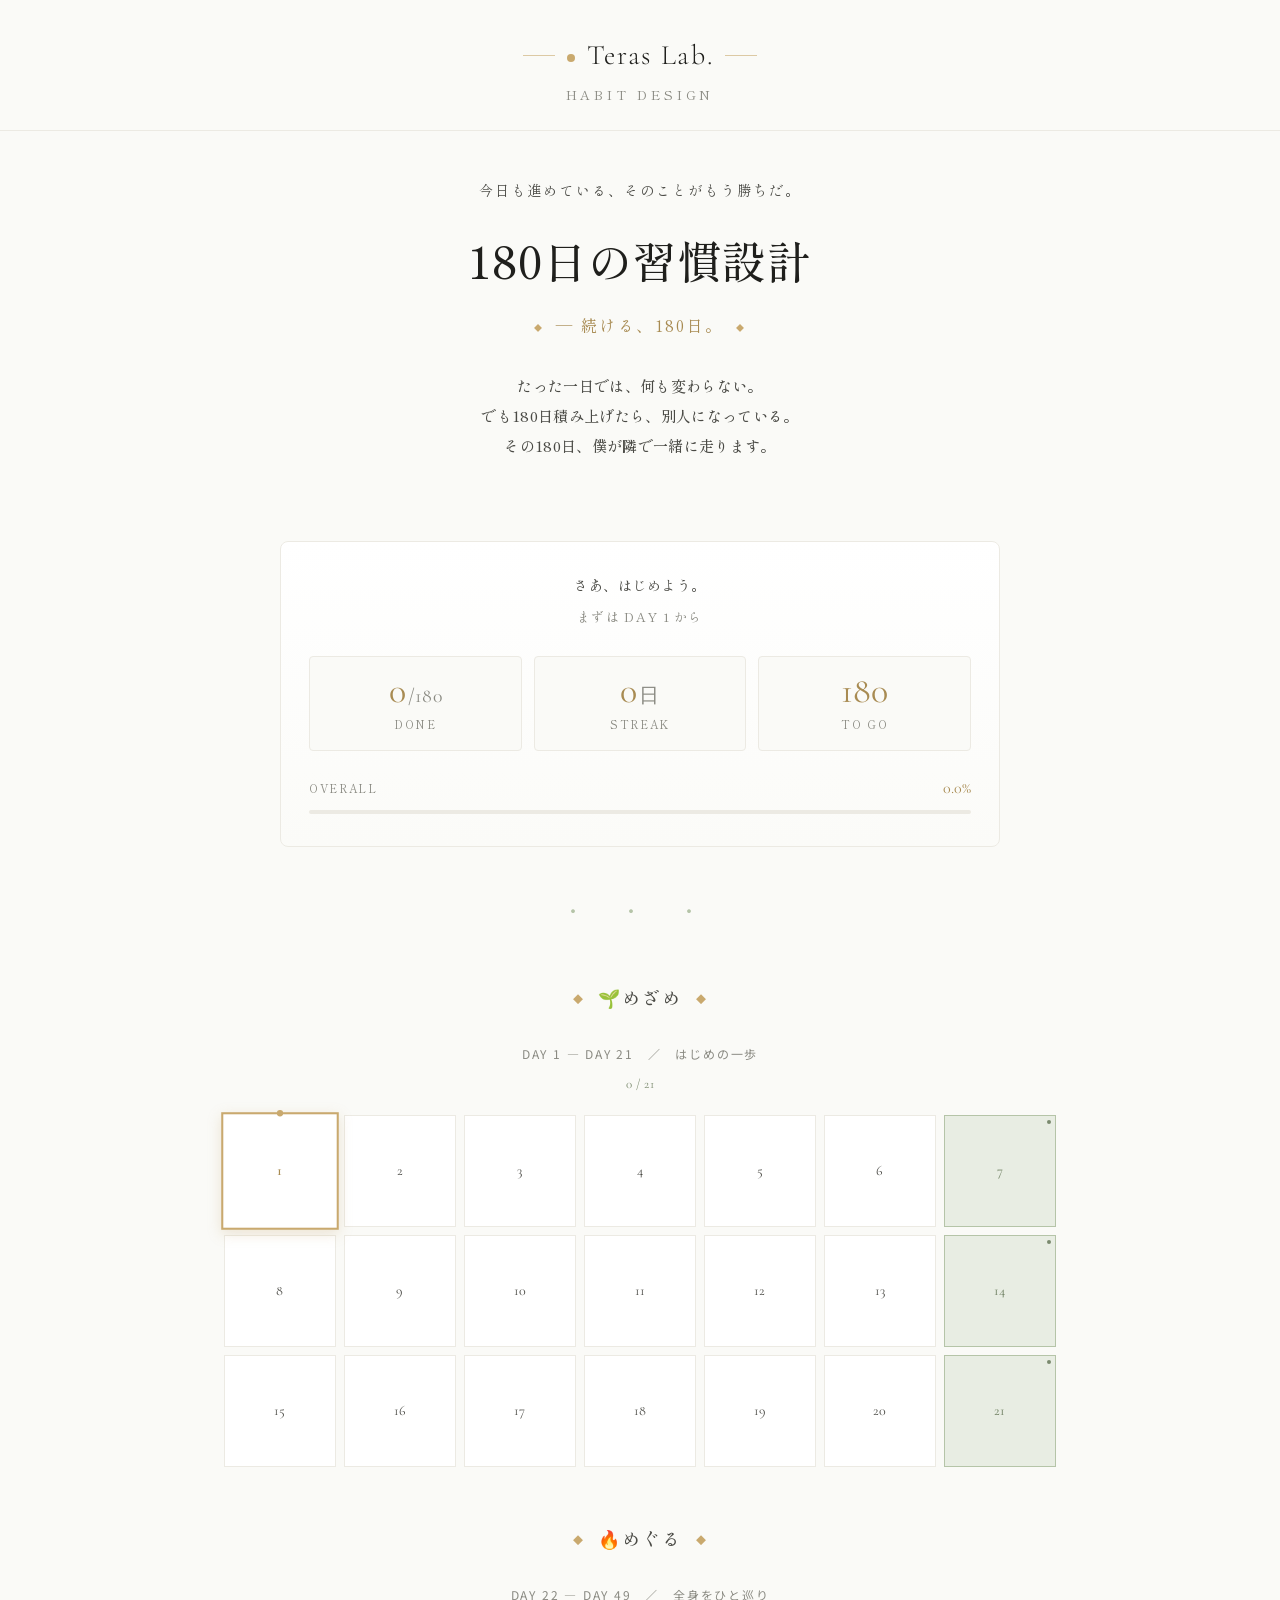
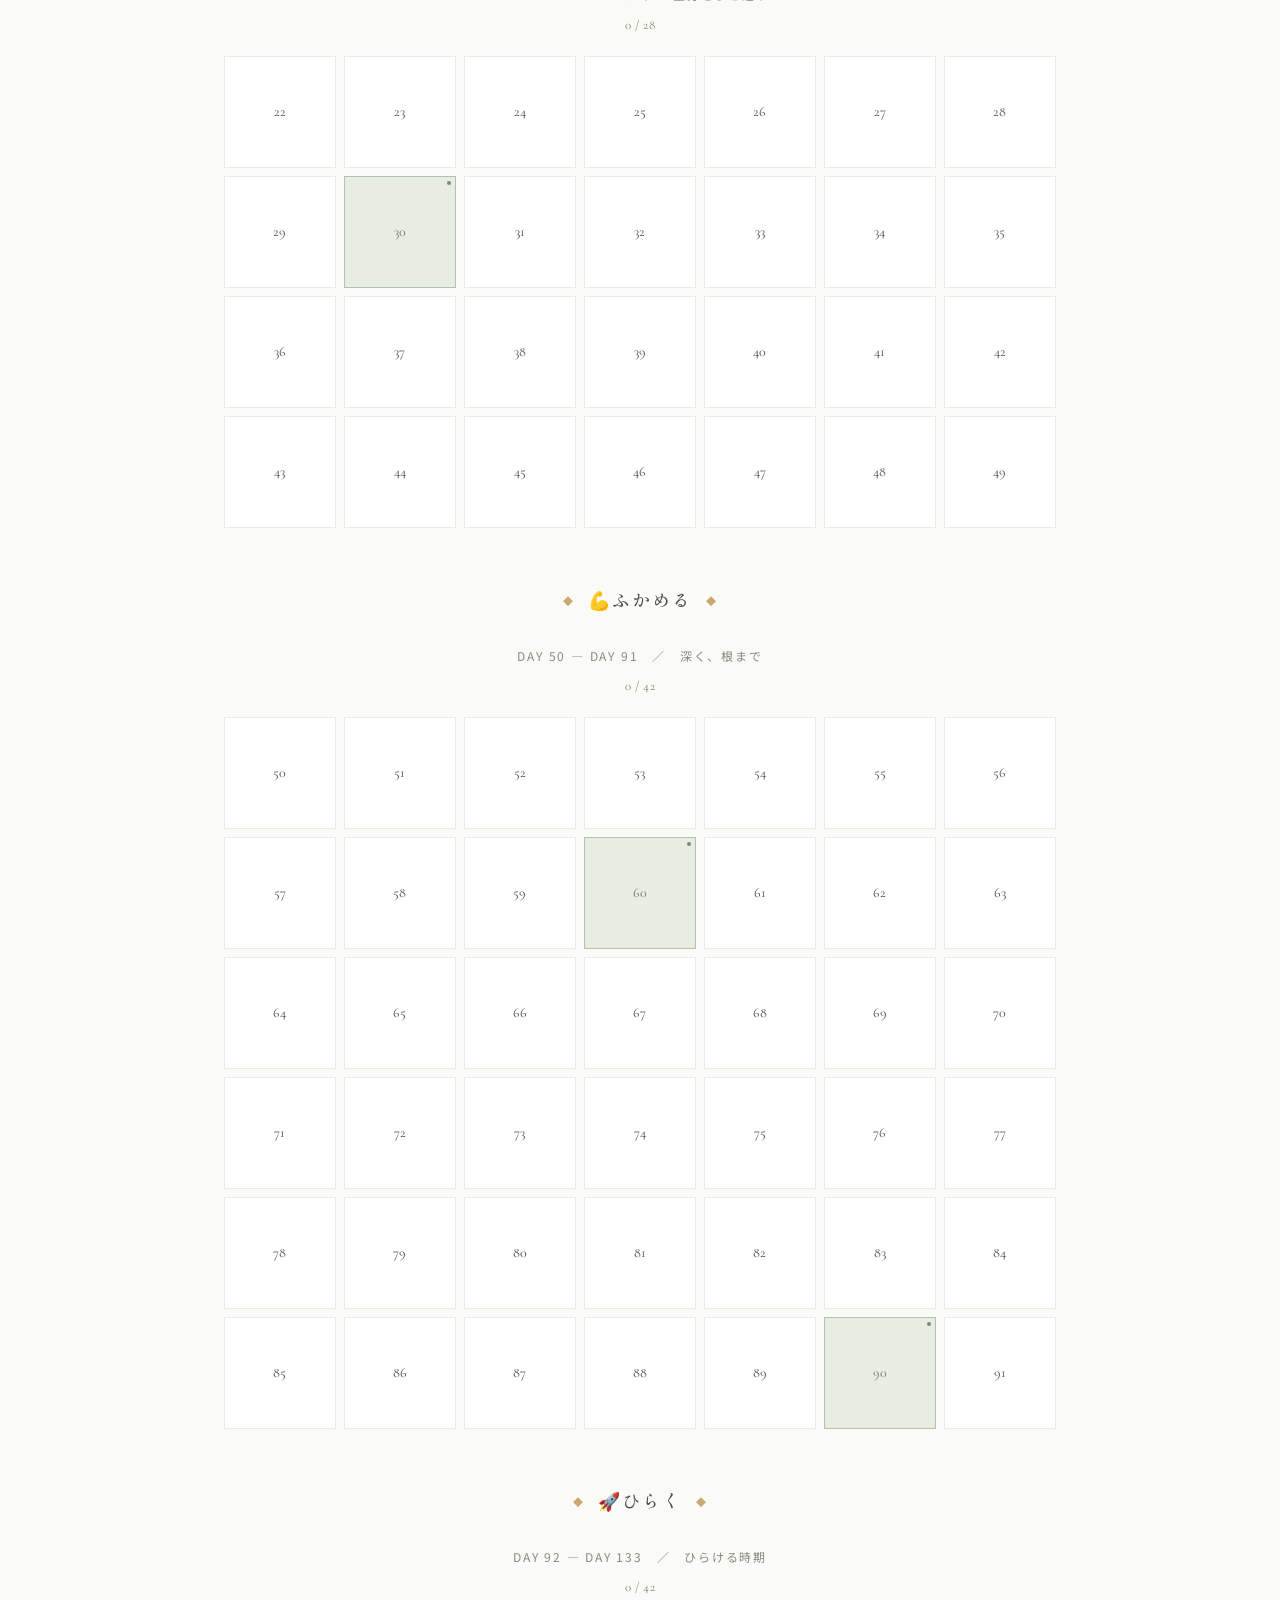
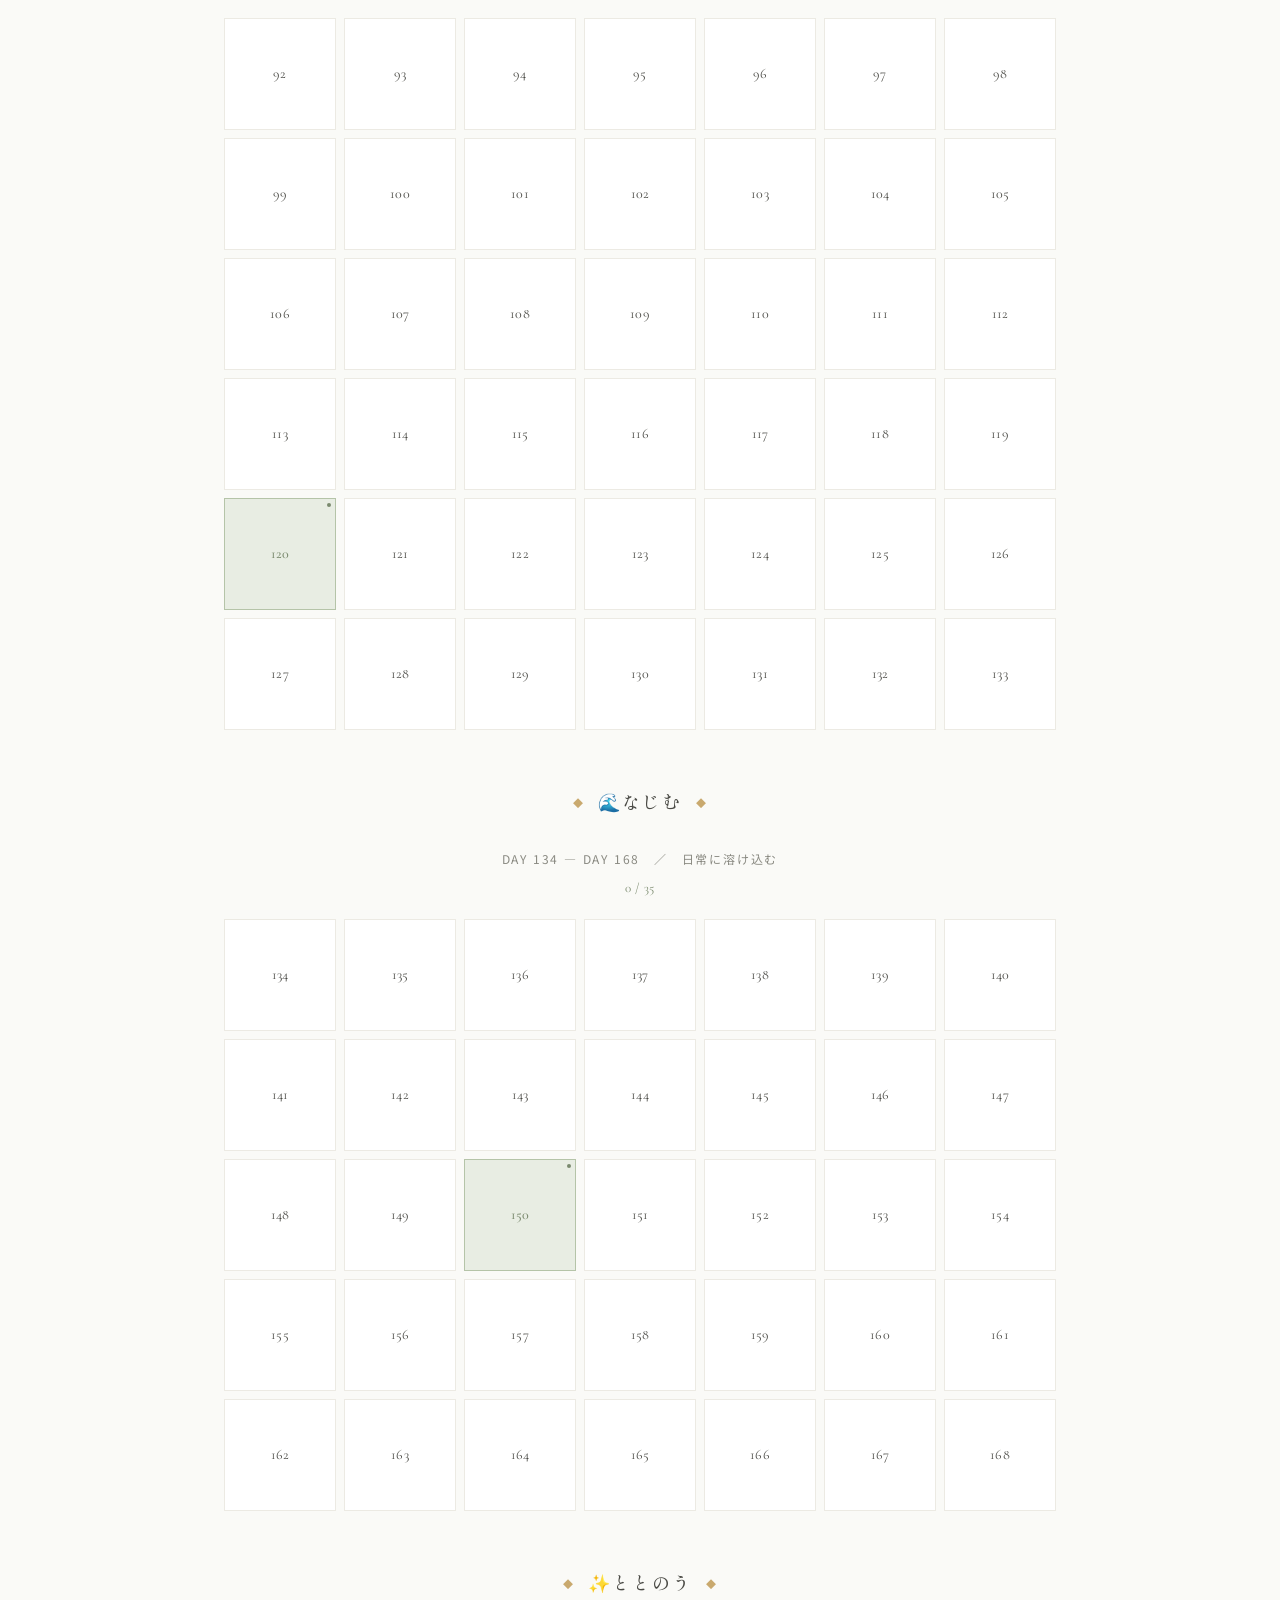
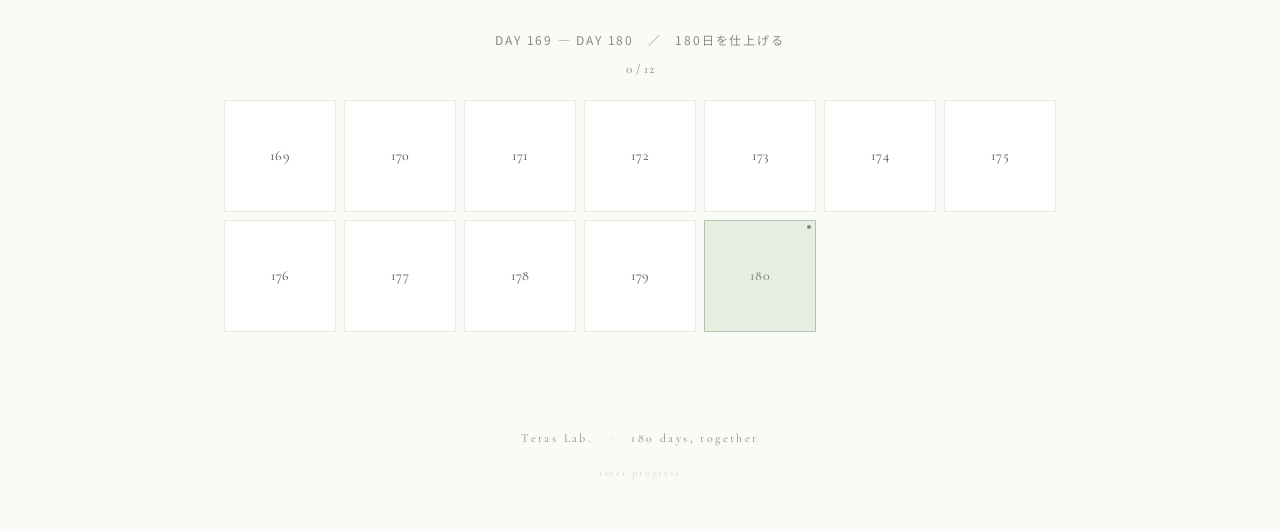
==== commit 778a8488: "Add files via upload" ====
--- a/index.html
+++ b/index.html
@@ -11,7 +11,7 @@
 <meta name="apple-mobile-web-app-capable" content="yes">
 <meta name="apple-mobile-web-app-status-bar-style" content="default">
 <meta name="apple-mobile-web-app-title" content="Teras Lab.">
-<meta name="theme-color" content="#FAFAF7">
+<meta name="theme-color" content="#1E3223">
 <link rel="apple-touch-icon" href="apple-touch-icon.png">
 <link rel="icon" type="image/png" sizes="192x192" href="icon-192.png">
 <link rel="icon" type="image/png" sizes="512x512" href="icon-512.png">
@@ -29,6 +29,9 @@
     --gray:      #8A8A82;
     --line:      #D9D6CD;
     --line-faint:#ECEAE3;
+    --gold:      #C9A96E;
+    --gold-deep: #A88B52;
+    --gold-pale: #F5EFE0;
   }
   *,*::before,*::after { box-sizing: border-box; margin: 0; padding: 0; }
   html { scroll-behavior: smooth; }
@@ -60,9 +63,17 @@
   .brand-mark {
     display: inline-block;
     width: 8px; height: 8px;
-    background: var(--sage);
+    background: var(--gold);
     border-radius: 50%;
     transform: translateY(-2px);
+  }
+  /* ブランド名の左右に金の細線装飾 */
+  .brand::before, .brand::after {
+    content: '';
+    width: 32px; height: 1px;
+    background: var(--gold);
+    align-self: center;
+    opacity: 0.6;
   }
   .brand-name {
     font-family: 'Cormorant Garamond', serif;
@@ -101,9 +112,16 @@
   .intro-tagline {
     font-family: 'Shippori Mincho', serif;
     font-size: 16px;
-    color: var(--sage-deep);
+    color: var(--gold-deep);
     letter-spacing: 0.15em;
     margin-top: 20px;
+  }
+  .intro-tagline::before, .intro-tagline::after {
+    content: '◆';
+    color: var(--gold);
+    font-size: 8px;
+    margin: 0 12px;
+    vertical-align: middle;
   }
   .intro-line {
     font-family: 'Shippori Mincho', serif;
@@ -168,7 +186,7 @@
     font-family: 'Cormorant Garamond', serif;
     font-weight: 400;
     font-size: clamp(28px, 5vw, 36px);
-    color: var(--ink);
+    color: var(--gold-deep);
     line-height: 1;
     margin-bottom: 6px;
   }
@@ -200,7 +218,7 @@
   .progress-bar-label .pct {
     font-family: 'Cormorant Garamond', serif;
     font-size: 16px;
-    color: var(--sage-deep);
+    color: var(--gold-deep);
     letter-spacing: 0;
   }
   .progress-bar {
@@ -212,7 +230,7 @@
   }
   .progress-bar-fill {
     height: 100%;
-    background: var(--sage);
+    background: linear-gradient(90deg, var(--sage), var(--gold));
     border-radius: 2px;
     transition: width 0.6s cubic-bezier(0.4, 0, 0.2, 1);
   }
@@ -237,22 +255,22 @@
     margin-bottom: 32px;
   }
   .chapter-section h2::before {
-    content: '';
+    content: '◆';
+    color: var(--gold);
+    font-size: 10px;
+    margin-right: 14px;
+    vertical-align: middle;
+    transform: translateY(-2px);
     display: inline-block;
-    width: 24px; height: 1px;
-    background: var(--sage);
+  }
+  .chapter-section h2::after {
+    content: '◆';
+    color: var(--gold);
+    font-size: 10px;
+    margin-left: 14px;
     vertical-align: middle;
-    margin-right: 16px;
     transform: translateY(-2px);
-  }
-  .chapter-section h2::after {
-    content: '';
     display: inline-block;
-    width: 24px; height: 1px;
-    background: var(--sage);
-    vertical-align: middle;
-    margin-left: 16px;
-    transform: translateY(-2px);
   }
   .chapter-meta {
     text-align: center;
@@ -336,12 +354,12 @@
   }
   /* 今日（次にやるべきDAY）のセル */
   .day-cell.next {
-    border: 2px solid var(--sage-deep);
+    border: 2px solid var(--gold);
     background: #fff;
-    color: var(--sage-deep);
+    color: var(--gold-deep);
     font-weight: 600;
     transform: scale(1.05);
-    box-shadow: 0 4px 12px rgba(122, 138, 110, 0.18);
+    box-shadow: 0 4px 12px rgba(201, 169, 110, 0.25);
     z-index: 1;
   }
   .day-cell.next::before {
@@ -350,7 +368,7 @@
     top: -4px; left: 50%;
     transform: translateX(-50%);
     width: 6px; height: 6px;
-    background: var(--sage-deep);
+    background: var(--gold);
     border-radius: 50%;
   }
   
@@ -474,6 +492,7 @@
     font-family: 'Shippori Mincho', serif;
     font-size: 12px;
     letter-spacing: 0.2em;
+    border: 1px solid var(--gold);
   }
   .day-done-badge::before {
     content: '✓';
@@ -564,9 +583,9 @@
     line-height: 2;
   }
   .complete-btn {
-    background: var(--sage-deep);
+    background: #1E3223;
     color: #fff;
-    border: none;
+    border: 1px solid var(--gold);
     padding: 18px 48px;
     font-family: 'Shippori Mincho', serif;
     font-size: 17px;
@@ -575,12 +594,13 @@
     border-radius: 999px;
     cursor: pointer;
     transition: all 0.2s ease;
-    box-shadow: 0 4px 16px rgba(122, 138, 110, 0.25);
+    box-shadow: 0 4px 16px rgba(30, 50, 35, 0.3);
+    position: relative;
   }
   .complete-btn:hover {
-    background: var(--ink);
+    background: #2A4530;
     transform: translateY(-2px);
-    box-shadow: 0 6px 20px rgba(122, 138, 110, 0.35);
+    box-shadow: 0 6px 20px rgba(30, 50, 35, 0.4);
   }
   .complete-btn:active { transform: translateY(0); }
   .complete-undo {
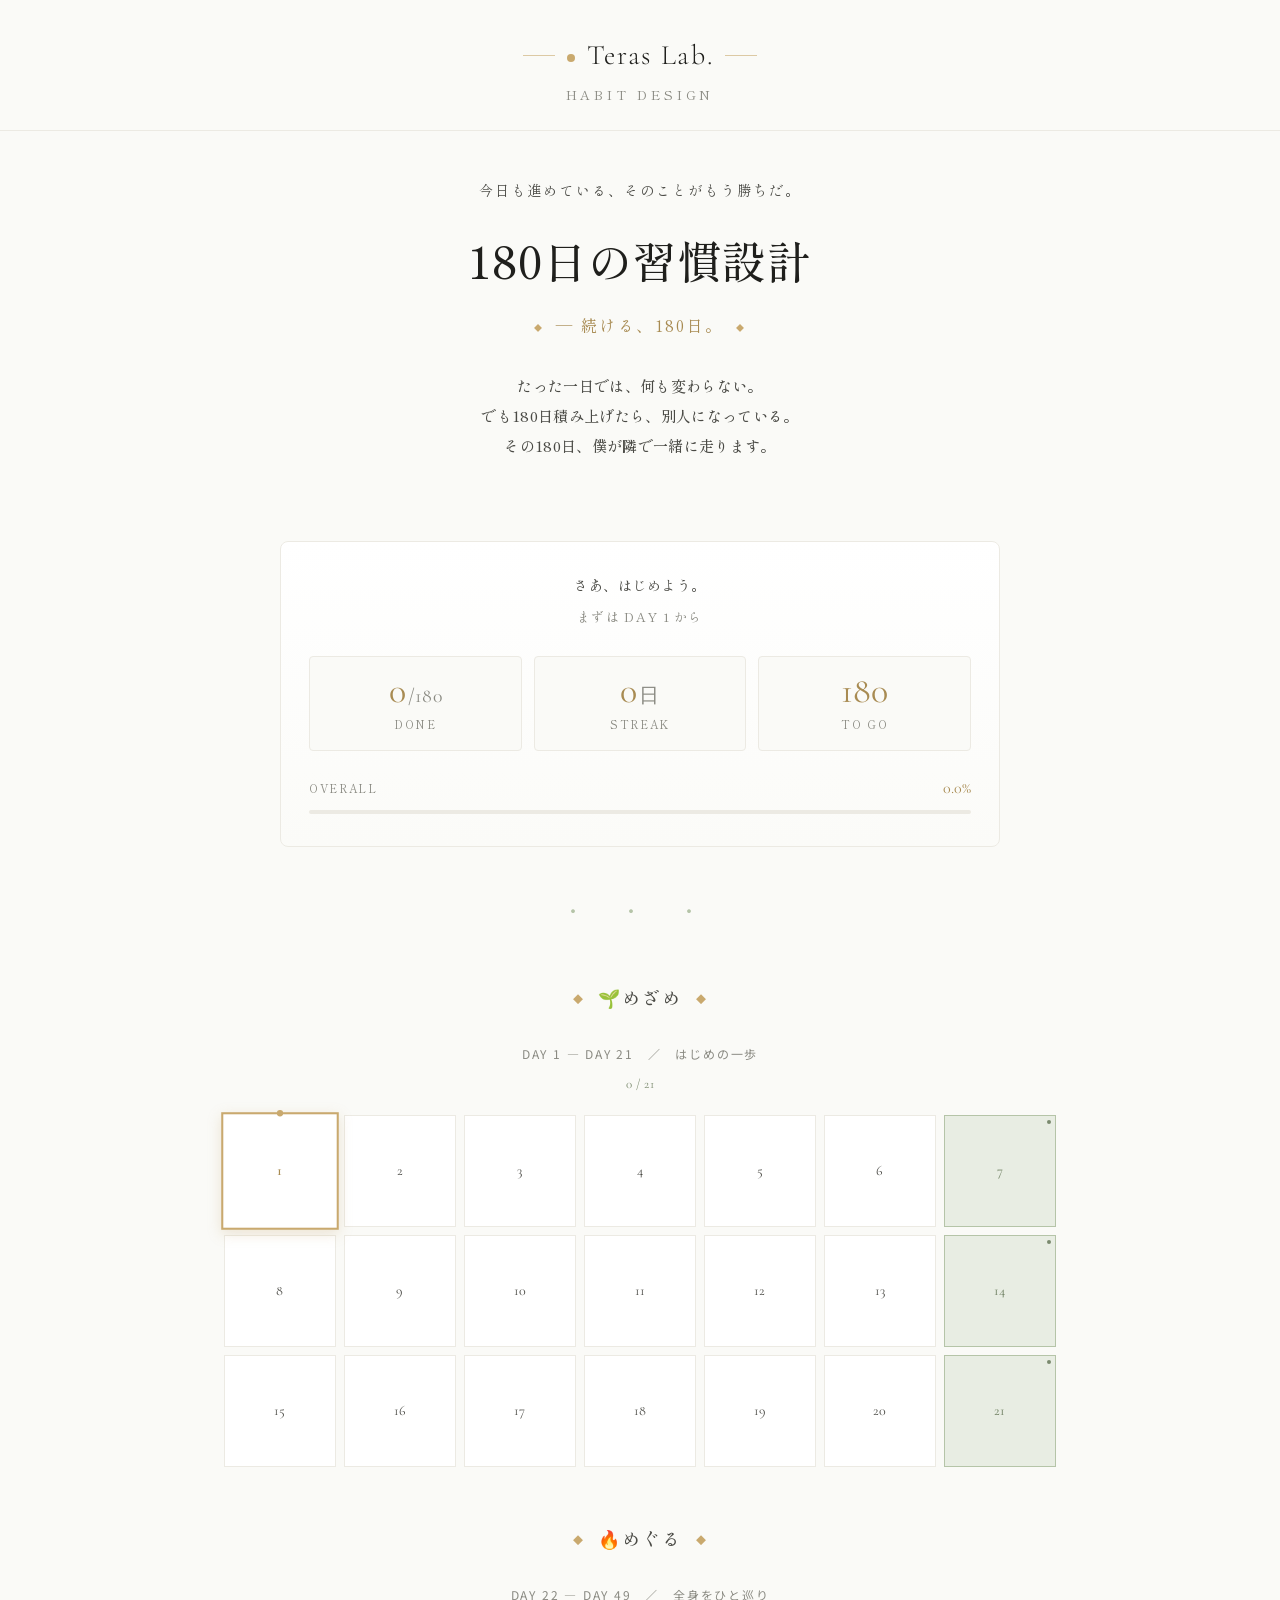
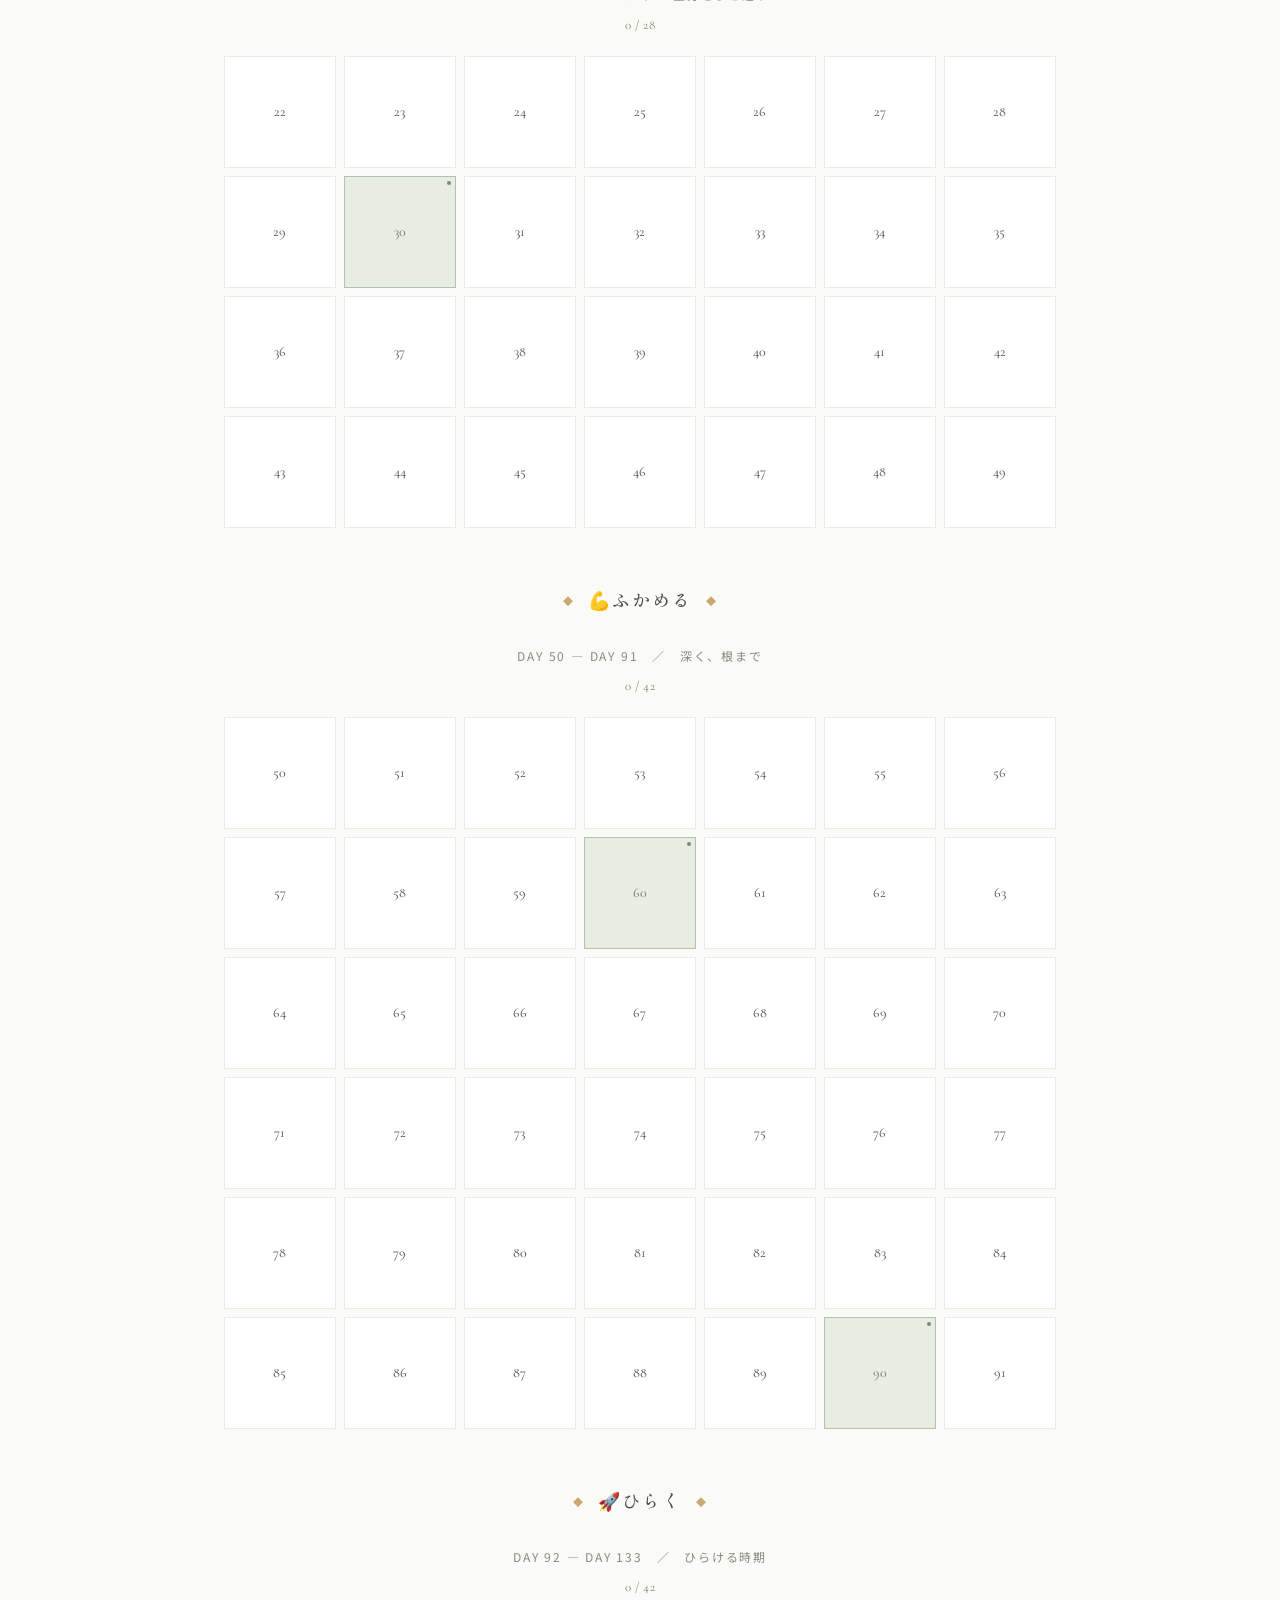
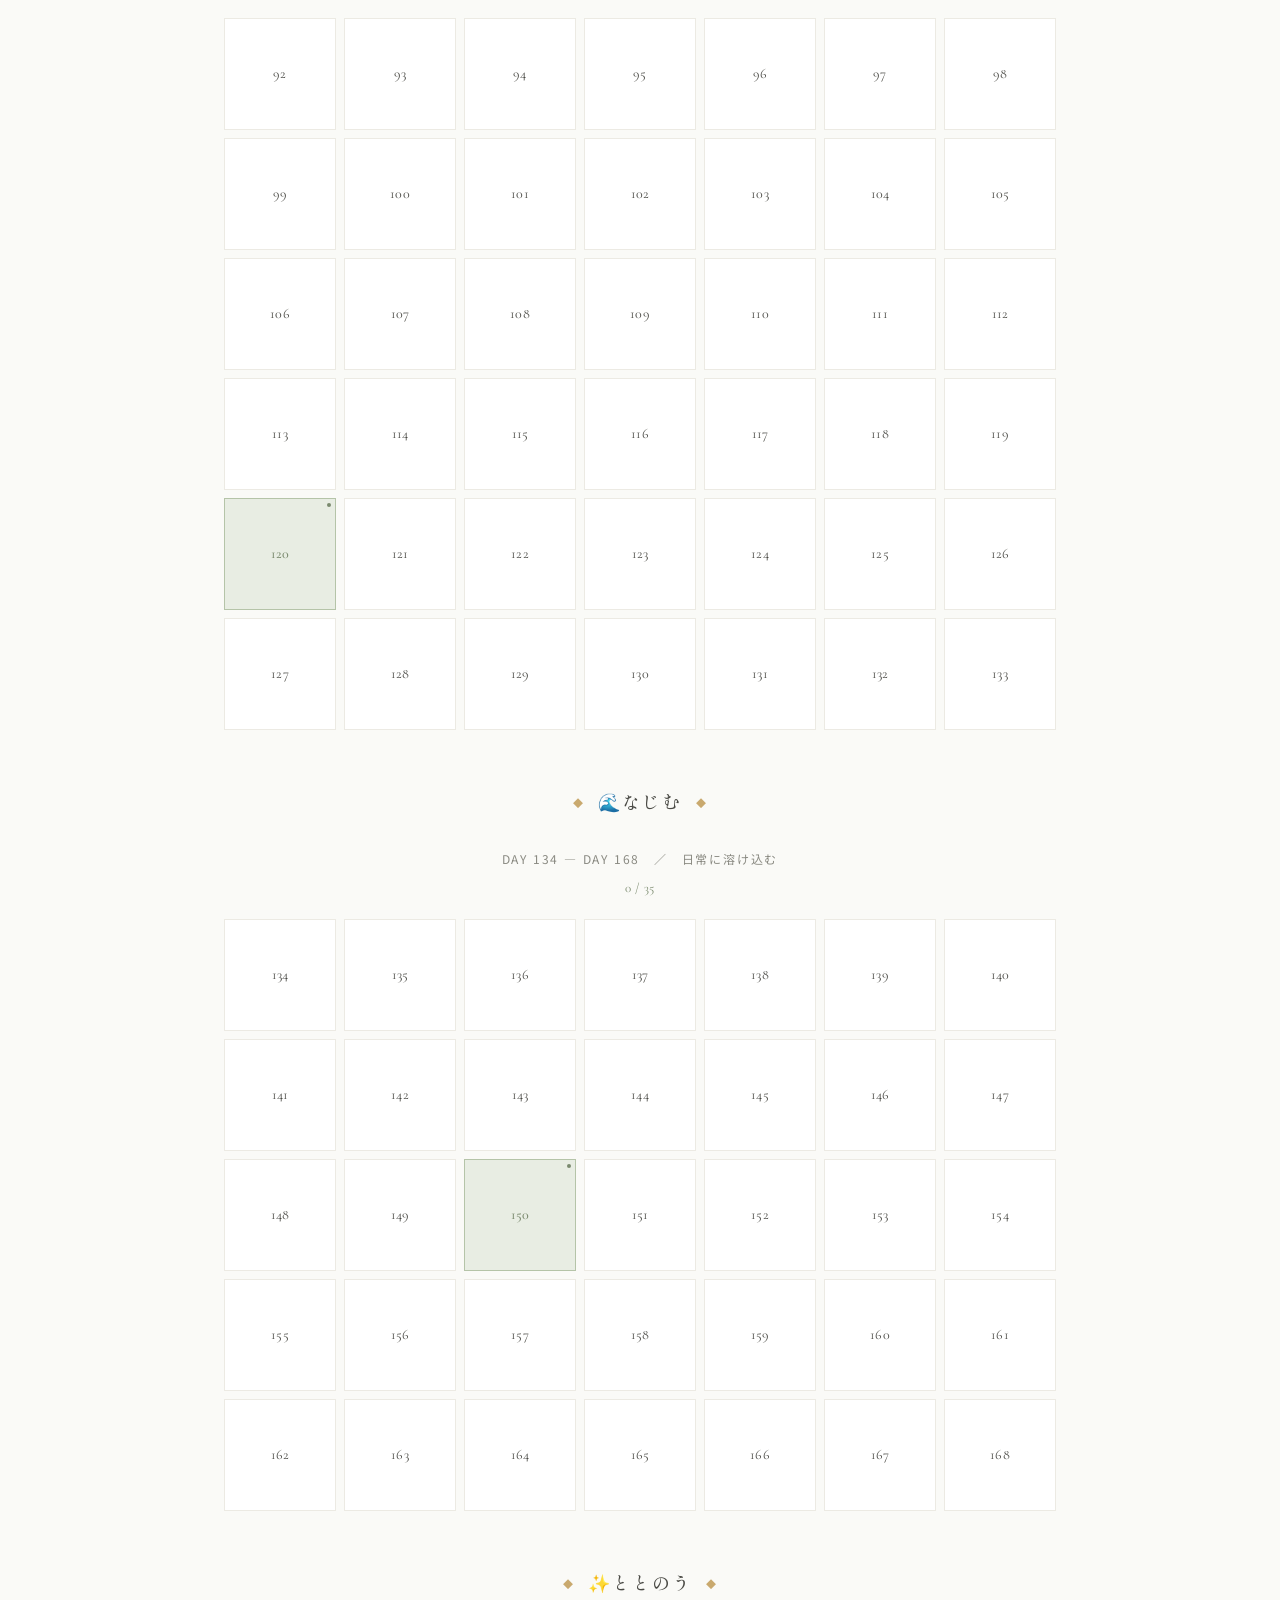
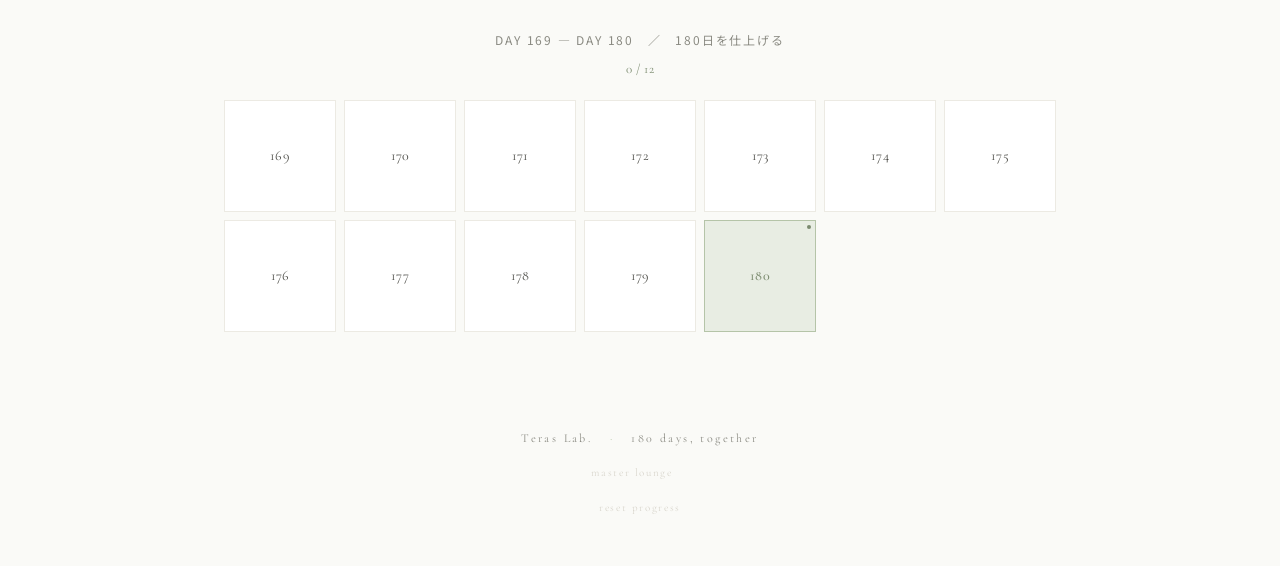
==== commit 196de6ae: "Add files via upload" ====
--- a/index.html
+++ b/index.html
@@ -706,6 +706,418 @@
     animation: fadeIn 0.6s ease forwards;
   }
   @keyframes fadeIn { to { opacity: 1; transform: translateY(0); } }
+
+  /* === メモ機能 === */
+  .memo-section {
+    margin-top: 24px;
+    padding: 20px;
+    background: #fff;
+    border: 1px solid var(--line-faint);
+    border-radius: 6px;
+  }
+  .memo-section.editing {
+    border-color: var(--gold);
+    box-shadow: 0 0 0 1px var(--gold);
+  }
+  .memo-label {
+    font-family: 'Shippori Mincho', serif;
+    font-size: 12px;
+    color: var(--gray);
+    letter-spacing: 0.2em;
+    margin-bottom: 12px;
+    display: flex;
+    align-items: center;
+    gap: 8px;
+  }
+  .memo-label::before {
+    content: '◆';
+    color: var(--gold);
+    font-size: 8px;
+  }
+  .memo-display {
+    font-family: 'Shippori Mincho', serif;
+    font-size: 14px;
+    color: var(--ink-soft);
+    line-height: 1.8;
+    white-space: pre-wrap;
+    cursor: text;
+    min-height: 24px;
+  }
+  .memo-display.empty {
+    color: var(--gray);
+    font-style: italic;
+  }
+  .memo-input {
+    width: 100%;
+    border: none;
+    outline: none;
+    background: transparent;
+    font-family: 'Shippori Mincho', serif;
+    font-size: 14px;
+    color: var(--ink);
+    line-height: 1.8;
+    resize: vertical;
+    min-height: 60px;
+  }
+  .memo-actions {
+    display: flex;
+    gap: 8px;
+    margin-top: 12px;
+    justify-content: flex-end;
+  }
+  .memo-btn {
+    background: none;
+    border: 1px solid var(--line);
+    padding: 6px 16px;
+    font-family: 'Shippori Mincho', serif;
+    font-size: 12px;
+    color: var(--ink-soft);
+    letter-spacing: 0.1em;
+    border-radius: 4px;
+    cursor: pointer;
+    transition: all 0.2s ease;
+  }
+  .memo-btn:hover {
+    border-color: var(--gold);
+    color: var(--gold-deep);
+  }
+  .memo-btn.primary {
+    background: var(--gold-deep);
+    color: #fff;
+    border-color: var(--gold-deep);
+  }
+  .memo-btn.primary:hover {
+    background: #1E3223;
+    border-color: #1E3223;
+  }
+
+  /* === マスターラウンジ === */
+  .lounge {
+    padding: 24px 0 48px;
+  }
+  .lounge-banner {
+    background: linear-gradient(135deg, #1E3223 0%, #2A4530 100%);
+    color: #fff;
+    padding: 48px 32px;
+    border-radius: 8px;
+    text-align: center;
+    position: relative;
+    overflow: hidden;
+    margin-bottom: 32px;
+    border: 1px solid var(--gold);
+  }
+  .lounge-banner::before, .lounge-banner::after {
+    content: '◆';
+    position: absolute;
+    color: var(--gold);
+    font-size: 12px;
+  }
+  .lounge-banner::before { top: 16px; left: 16px; }
+  .lounge-banner::after { top: 16px; right: 16px; }
+  .lounge-crown {
+    font-size: 32px;
+    margin-bottom: 16px;
+  }
+  .lounge-title {
+    font-family: 'Cormorant Garamond', serif;
+    font-weight: 300;
+    font-size: 32px;
+    color: var(--gold);
+    letter-spacing: 0.05em;
+    margin-bottom: 8px;
+  }
+  .lounge-subtitle {
+    font-family: 'Shippori Mincho', serif;
+    font-size: 14px;
+    color: rgba(255,255,255,0.85);
+    letter-spacing: 0.2em;
+    margin-bottom: 20px;
+  }
+  .lounge-message {
+    font-family: 'Shippori Mincho', serif;
+    font-size: 14px;
+    color: rgba(255,255,255,0.9);
+    line-height: 2;
+    max-width: 480px;
+    margin: 0 auto;
+  }
+
+  .lounge-section {
+    margin: 56px 0 32px;
+  }
+  .lounge-section-title {
+    font-family: 'Shippori Mincho', serif;
+    font-size: 14px;
+    font-weight: 500;
+    letter-spacing: 0.25em;
+    color: var(--ink-soft);
+    text-align: center;
+    margin-bottom: 24px;
+    display: flex;
+    align-items: center;
+    justify-content: center;
+    gap: 14px;
+  }
+  .lounge-section-title::before, .lounge-section-title::after {
+    content: '◆';
+    color: var(--gold);
+    font-size: 10px;
+  }
+
+  /* バッジコレクション */
+  .badges-grid {
+    display: grid;
+    grid-template-columns: repeat(auto-fit, minmax(120px, 1fr));
+    gap: 16px;
+    max-width: 720px;
+    margin: 0 auto;
+  }
+  .badge-item {
+    text-align: center;
+    padding: 24px 12px;
+    background: #fff;
+    border: 1px solid var(--line-faint);
+    border-radius: 8px;
+    transition: all 0.3s ease;
+  }
+  .badge-item.earned {
+    background: linear-gradient(180deg, var(--gold-pale) 0%, #fff 100%);
+    border-color: var(--gold);
+  }
+  .badge-icon {
+    font-size: 36px;
+    margin-bottom: 8px;
+    filter: grayscale(1);
+    opacity: 0.3;
+  }
+  .badge-item.earned .badge-icon {
+    filter: none;
+    opacity: 1;
+  }
+  .badge-day {
+    font-family: 'Cormorant Garamond', serif;
+    font-size: 24px;
+    color: var(--ink);
+    margin-bottom: 4px;
+  }
+  .badge-item.earned .badge-day {
+    color: var(--gold-deep);
+    font-weight: 500;
+  }
+  .badge-label {
+    font-family: 'Shippori Mincho', serif;
+    font-size: 11px;
+    color: var(--gray);
+    letter-spacing: 0.15em;
+  }
+
+  /* 動画選択カード */
+  .picker-grid {
+    display: grid;
+    grid-template-columns: repeat(auto-fit, minmax(220px, 1fr));
+    gap: 16px;
+  }
+  .picker-card {
+    background: #fff;
+    border: 1px solid var(--line-faint);
+    border-radius: 8px;
+    padding: 24px 20px;
+    text-align: center;
+    cursor: pointer;
+    transition: all 0.2s ease;
+  }
+  .picker-card:hover {
+    border-color: var(--gold);
+    transform: translateY(-2px);
+    box-shadow: 0 8px 20px rgba(201, 169, 110, 0.15);
+  }
+  .picker-icon {
+    font-size: 28px;
+    margin-bottom: 12px;
+  }
+  .picker-title {
+    font-family: 'Shippori Mincho', serif;
+    font-size: 15px;
+    font-weight: 500;
+    color: var(--ink);
+    margin-bottom: 6px;
+  }
+  .picker-desc {
+    font-family: 'Shippori Mincho', serif;
+    font-size: 12px;
+    color: var(--gray);
+    line-height: 1.6;
+  }
+  .part-buttons {
+    display: flex;
+    gap: 8px;
+    justify-content: center;
+    margin-top: 12px;
+    flex-wrap: wrap;
+  }
+  .part-btn {
+    background: none;
+    border: 1px solid var(--line);
+    padding: 6px 14px;
+    font-family: 'Shippori Mincho', serif;
+    font-size: 12px;
+    color: var(--ink-soft);
+    border-radius: 999px;
+    cursor: pointer;
+    transition: all 0.2s ease;
+  }
+  .part-btn:hover {
+    border-color: var(--gold);
+    background: var(--gold-pale);
+    color: var(--gold-deep);
+  }
+
+  /* ライブラリ */
+  .library-filters {
+    display: flex;
+    gap: 6px;
+    flex-wrap: wrap;
+    justify-content: center;
+    margin-bottom: 20px;
+  }
+  .filter-btn {
+    background: none;
+    border: 1px solid var(--line);
+    padding: 6px 14px;
+    font-family: 'Shippori Mincho', serif;
+    font-size: 12px;
+    color: var(--ink-soft);
+    border-radius: 999px;
+    cursor: pointer;
+    transition: all 0.2s ease;
+  }
+  .filter-btn.active {
+    background: var(--gold-deep);
+    color: #fff;
+    border-color: var(--gold-deep);
+  }
+  .filter-btn:hover:not(.active) {
+    border-color: var(--gold);
+    color: var(--gold-deep);
+  }
+  .library-list {
+    display: grid;
+    grid-template-columns: 1fr;
+    gap: 8px;
+  }
+  .lib-item {
+    background: #fff;
+    border: 1px solid var(--line-faint);
+    border-radius: 4px;
+    padding: 14px 18px;
+    cursor: pointer;
+    transition: all 0.2s ease;
+    display: flex;
+    justify-content: space-between;
+    align-items: center;
+    gap: 12px;
+  }
+  .lib-item:hover {
+    border-color: var(--gold);
+    background: var(--gold-pale);
+  }
+  .lib-item-info {
+    flex: 1;
+    min-width: 0;
+  }
+  .lib-item-title {
+    font-family: 'Shippori Mincho', serif;
+    font-size: 14px;
+    color: var(--ink);
+    margin-bottom: 4px;
+    overflow: hidden;
+    text-overflow: ellipsis;
+    white-space: nowrap;
+  }
+  .lib-item-meta {
+    font-family: 'Shippori Mincho', serif;
+    font-size: 11px;
+    color: var(--gray);
+    letter-spacing: 0.05em;
+  }
+  .lib-item-meta .pill {
+    display: inline-block;
+    padding: 1px 8px;
+    border: 1px solid var(--line);
+    border-radius: 999px;
+    margin-right: 4px;
+    font-size: 10px;
+  }
+  .lib-item-code {
+    font-family: 'Cormorant Garamond', serif;
+    font-size: 14px;
+    color: var(--gold-deep);
+    flex-shrink: 0;
+  }
+
+  /* メモログ（マスターラウンジ用） */
+  .memo-log {
+    max-width: 720px;
+    margin: 0 auto;
+  }
+  .memo-log-item {
+    background: #fff;
+    border: 1px solid var(--line-faint);
+    border-radius: 4px;
+    padding: 16px 20px;
+    margin-bottom: 8px;
+    cursor: pointer;
+    transition: all 0.2s ease;
+  }
+  .memo-log-item:hover {
+    border-color: var(--gold);
+  }
+  .memo-log-day {
+    font-family: 'Cormorant Garamond', serif;
+    font-size: 16px;
+    color: var(--gold-deep);
+    margin-bottom: 6px;
+  }
+  .memo-log-text {
+    font-family: 'Shippori Mincho', serif;
+    font-size: 13px;
+    color: var(--ink-soft);
+    line-height: 1.7;
+    white-space: pre-wrap;
+  }
+  .memo-log-empty {
+    text-align: center;
+    color: var(--gray);
+    font-family: 'Shippori Mincho', serif;
+    font-size: 13px;
+    padding: 32px;
+    background: var(--bg-soft);
+    border-radius: 4px;
+  }
+
+  /* マスターラウンジ切替トグル */
+  .mode-toggle {
+    text-align: center;
+    margin: 32px 0;
+  }
+  .mode-toggle button {
+    background: none;
+    border: 1px solid var(--gold);
+    padding: 10px 24px;
+    font-family: 'Shippori Mincho', serif;
+    font-size: 13px;
+    color: var(--gold-deep);
+    letter-spacing: 0.15em;
+    border-radius: 999px;
+    cursor: pointer;
+    transition: all 0.2s ease;
+  }
+  .mode-toggle button:hover {
+    background: var(--gold);
+    color: #fff;
+  }
+
+  /* === END NEW CSS === */
 </style>
 </head>
 <body>
@@ -748,6 +1160,7 @@
 
   <footer>
     Teras Lab. <span class="dot">·</span> 180 days, together
+    <span class="reset-link" onclick="openLounge()" style="margin-right:16px;">master lounge</span>
     <span class="reset-link" onclick="confirmReset()">reset progress</span>
   </footer>
 </div>
@@ -761,6 +1174,17 @@
     </div>
   </div>
   <div class="day-view-body container" id="dayViewBody"></div>
+</div>
+
+<!-- =================== マスターラウンジビュー =================== -->
+<div class="day-view" id="loungeView">
+  <div class="day-view-header">
+    <div class="container top-bar">
+      <button class="back-btn" onclick="closeLounge()">← もどる</button>
+      <span class="progress">MASTER LOUNGE</span>
+    </div>
+  </div>
+  <div class="day-view-body container lounge" id="loungeBody"></div>
 </div>
 
 <script>
@@ -828,6 +1252,44 @@
   const days = getDoneDays();
   return days.length === 0 ? null : days[days.length - 1];
 }
+
+// === メモ機能 ===
+const MEMO_KEY = 'teraslab_memos_v1';
+function loadMemos() {
+  try {
+    const raw = localStorage.getItem(MEMO_KEY);
+    if (!raw) return {};
+    return JSON.parse(raw);
+  } catch (e) { return {}; }
+}
+function saveMemo(day, text) {
+  const memos = loadMemos();
+  if (text && text.trim()) {
+    memos[day] = { text: text.trim(), ts: new Date().toISOString() };
+  } else {
+    delete memos[day];
+  }
+  try { localStorage.setItem(MEMO_KEY, JSON.stringify(memos)); } catch (e) {}
+}
+function getMemo(day) {
+  const memos = loadMemos();
+  return memos[day] || null;
+}
+function getAllMemos() {
+  const memos = loadMemos();
+  return Object.keys(memos).map(d => ({
+    day: parseInt(d),
+    ...memos[d]
+  })).filter(m => !isNaN(m.day)).sort((a, b) => a.day - b.day);
+}
+
+// === 完走判定とラウンジ ===
+function isAllDone() {
+  return getDoneCount() >= 180;
+}
+
+// 表示モードフラグ
+let viewMode = 'normal'; // 'normal' or 'lounge'
 
 // === 章ごとにDAYをグルーピング ===
 const chapters = [];
@@ -885,6 +1347,9 @@
     statusHtml = `
       <div class="progress-status-line">180日、完走おめでとうございます 👑</div>
       <div class="progress-next-cta">あなたは、別人になりました。</div>
+      <div style="margin-top: 20px;">
+        <button class="complete-btn" onclick="openLounge()">マスターラウンジへ</button>
+      </div>
     `;
   } else {
     statusHtml = `
@@ -982,6 +1447,23 @@
   
   const conceptMsg = CONCEPT_MSG[d.concept] || 'よく来た。今日もいっしょにやろう。';
   const isDone = isDayDone(d.day);
+  const memo = getMemo(d.day);
+  
+  // メモセクションHTML（完了済みのみ表示）
+  let memoSectionHtml = '';
+  if (isDone) {
+    memoSectionHtml = `
+      <div class="memo-section" id="memoSection">
+        <div class="memo-label">今日の一言メモ（任意）</div>
+        <div id="memoContent">
+          ${memo
+            ? `<div class="memo-display" onclick="startMemoEdit(${d.day})">${escapeHtml(memo.text)}</div>`
+            : `<div class="memo-display empty" onclick="startMemoEdit(${d.day})">クリックして、今日の感想を残せます</div>`
+          }
+        </div>
+      </div>
+    `;
+  }
   
   // 完了セクションの中身
   let completeSectionHtml = '';
@@ -1072,6 +1554,8 @@
     
     ${completeSectionHtml}
     
+    ${memoSectionHtml}
+    
     <nav class="day-nav">
       <button class="nav-btn" onclick="openDayView(${d.day - 1})" ${d.day <= 1 ? 'disabled' : ''}>← 前の日</button>
       <button class="nav-btn" onclick="openDayView(${d.day + 1})" ${d.day >= 180 ? 'disabled' : ''}>次の日 →</button>
@@ -1094,6 +1578,301 @@
   renderChapters();
 }
 
+// === メモ編集 ===
+function escapeHtml(s) {
+  return s.replace(/&/g,'&amp;').replace(/</g,'&lt;').replace(/>/g,'&gt;');
+}
+function startMemoEdit(day) {
+  const memo = getMemo(day);
+  const initialText = memo ? memo.text : '';
+  const container = document.getElementById('memoContent');
+  const section = document.getElementById('memoSection');
+  if (section) section.classList.add('editing');
+  container.innerHTML = `
+    <textarea class="memo-input" id="memoInput" placeholder="今日の身体の調子、気づき、気分など&#10;何でもどうぞ。後から振り返れます。">${escapeHtml(initialText)}</textarea>
+    <div class="memo-actions">
+      <button class="memo-btn" onclick="cancelMemoEdit(${day})">キャンセル</button>
+      <button class="memo-btn primary" onclick="saveMemoEdit(${day})">保存</button>
+    </div>
+  `;
+  setTimeout(() => {
+    const ta = document.getElementById('memoInput');
+    if (ta) { ta.focus(); ta.setSelectionRange(ta.value.length, ta.value.length); }
+  }, 0);
+}
+function saveMemoEdit(day) {
+  const text = document.getElementById('memoInput').value;
+  saveMemo(day, text);
+  refreshMemoDisplay(day);
+}
+function cancelMemoEdit(day) {
+  refreshMemoDisplay(day);
+}
+function refreshMemoDisplay(day) {
+  const section = document.getElementById('memoSection');
+  if (section) section.classList.remove('editing');
+  const container = document.getElementById('memoContent');
+  const memo = getMemo(day);
+  container.innerHTML = memo
+    ? `<div class="memo-display" onclick="startMemoEdit(${day})">${escapeHtml(memo.text)}</div>`
+    : `<div class="memo-display empty" onclick="startMemoEdit(${day})">クリックして、今日の感想を残せます</div>`;
+}
+
+// === マスターラウンジ ===
+const MILESTONES = [
+  { day: 7,   icon: '🎊', label: '1週間達成' },
+  { day: 30,  icon: '🌟', label: '1ヶ月達成' },
+  { day: 90,  icon: '💎', label: '折り返し' },
+  { day: 150, icon: '🏆', label: '5ヶ月達成' },
+  { day: 180, icon: '👑', label: '完走' },
+];
+
+let currentLibFilter = { part: 'all', level: 'all' };
+
+function openLounge() {
+  renderLounge();
+  document.getElementById('topView').style.display = 'none';
+  document.getElementById('dayView').classList.remove('show');
+  const view = document.getElementById('loungeView');
+  view.classList.add('show');
+  window.scrollTo(0, 0);
+  history.replaceState(null, '', '#lounge');
+}
+
+function closeLounge() {
+  document.getElementById('loungeView').classList.remove('show');
+  document.getElementById('topView').style.display = 'block';
+  history.replaceState(null, '', '#');
+  renderDashboard();
+  renderChapters();
+}
+
+function renderLounge() {
+  const body = document.getElementById('loungeBody');
+  const memos = getAllMemos();
+  const earnedDays = MILESTONES.filter(m => isDayDone(m.day));
+  
+  // バッジHTML
+  const badgesHtml = MILESTONES.map(m => {
+    const earned = isDayDone(m.day);
+    return `
+      <div class="badge-item ${earned ? 'earned' : ''}">
+        <div class="badge-icon">${m.icon}</div>
+        <div class="badge-day">DAY ${m.day}</div>
+        <div class="badge-label">${m.label}</div>
+      </div>
+    `;
+  }).join('');
+  
+  // メモログ
+  let memoLogHtml = '';
+  if (memos.length === 0) {
+    memoLogHtml = '<div class="memo-log-empty">まだメモはありません。<br>DAYページから「今日の一言メモ」を残せます。</div>';
+  } else {
+    memoLogHtml = memos.map(m => `
+      <div class="memo-log-item" onclick="closeLounge();setTimeout(()=>openDayView(${m.day}),100);">
+        <div class="memo-log-day">DAY ${m.day}</div>
+        <div class="memo-log-text">${escapeHtml(m.text)}</div>
+      </div>
+    `).join('');
+  }
+  
+  body.innerHTML = `
+    <div class="lounge-banner fade-in">
+      <div class="lounge-crown">👑</div>
+      <div class="lounge-title">Master Lounge</div>
+      <div class="lounge-subtitle">— 180日を、走り抜けた人へ —</div>
+      <p class="lounge-message">
+        180日、よくここまで来てくれた。<br>
+        ここからは、自分のペースで続けよう。<br>
+        身体は、もうあなたを覚えている。
+      </p>
+    </div>
+    
+    <section class="lounge-section">
+      <div class="lounge-section-title">ACHIEVEMENT BADGES</div>
+      <div class="badges-grid">${badgesHtml}</div>
+    </section>
+    
+    <section class="lounge-section">
+      <div class="lounge-section-title">TODAY'S PRACTICE</div>
+      <div class="picker-grid">
+        <div class="picker-card" onclick="pickRecommended()">
+          <div class="picker-icon">🌿</div>
+          <div class="picker-title">今日のおすすめ</div>
+          <div class="picker-desc">曜日に合わせて<br>選んでおきました</div>
+        </div>
+        <div class="picker-card" onclick="pickRandom()">
+          <div class="picker-icon">🎲</div>
+          <div class="picker-title">おまかせ</div>
+          <div class="picker-desc">何も考えず<br>身を任せたい日に</div>
+        </div>
+        <div class="picker-card">
+          <div class="picker-icon">🎯</div>
+          <div class="picker-title">部位から選ぶ</div>
+          <div class="picker-desc">気になるところを<br>ピンポイントで</div>
+          <div class="part-buttons">
+            <button class="part-btn" onclick="pickByPart('上半身')">上半身</button>
+            <button class="part-btn" onclick="pickByPart('下半身')">下半身</button>
+            <button class="part-btn" onclick="pickByPart('体幹')">体幹</button>
+            <button class="part-btn" onclick="pickByPart('全身')">全身</button>
+          </div>
+        </div>
+      </div>
+    </section>
+    
+    <section class="lounge-section">
+      <div class="lounge-section-title">VIDEO LIBRARY</div>
+      <div class="library-filters" id="libFilters">
+        ${renderLibFilters()}
+      </div>
+      <div class="library-list" id="libList">
+        ${renderLibList()}
+      </div>
+    </section>
+    
+    <section class="lounge-section">
+      <div class="lounge-section-title">YOUR JOURNEY NOTES</div>
+      <div class="memo-log">${memoLogHtml}</div>
+    </section>
+  `;
+}
+
+function renderLibFilters() {
+  const parts = ['all', '上半身', '下半身', '体幹', '全身'];
+  const levels = ['all', '軽め', '中', 'しっかり'];
+  return `
+    <div style="margin-bottom:8px; width:100%;">
+      ${parts.map(p => `
+        <button class="filter-btn ${currentLibFilter.part === p ? 'active' : ''}" 
+                onclick="setLibFilter('part', '${p}')">${p === 'all' ? 'すべて部位' : p}</button>
+      `).join('')}
+    </div>
+    <div style="width:100%;">
+      ${levels.map(l => `
+        <button class="filter-btn ${currentLibFilter.level === l ? 'active' : ''}" 
+                onclick="setLibFilter('level', '${l}')">${l === 'all' ? 'すべて強度' : l}</button>
+      `).join('')}
+    </div>
+  `;
+}
+
+function setLibFilter(type, value) {
+  currentLibFilter[type] = value;
+  document.getElementById('libFilters').innerHTML = renderLibFilters();
+  document.getElementById('libList').innerHTML = renderLibList();
+}
+
+function renderLibList() {
+  // 全動画を取得（重複排除）
+  const videoMap = {};
+  PROGRAM_DATA.forEach(d => {
+    if (d.main && !videoMap[d.main.code]) videoMap[d.main.code] = d.main;
+    if (d.sub && !videoMap[d.sub.code]) videoMap[d.sub.code] = d.sub;
+  });
+  
+  let videos = Object.values(videoMap);
+  
+  // フィルタ適用
+  if (currentLibFilter.part !== 'all') {
+    videos = videos.filter(v => v.part === currentLibFilter.part);
+  }
+  if (currentLibFilter.level !== 'all') {
+    videos = videos.filter(v => v.level === currentLibFilter.level);
+  }
+  
+  videos.sort((a, b) => a.code.localeCompare(b.code));
+  
+  if (videos.length === 0) {
+    return '<div class="memo-log-empty">該当する動画が見つかりません。</div>';
+  }
+  
+  return videos.map(v => `
+    <div class="lib-item" onclick="playLibVideo('${v.code}')">
+      <div class="lib-item-info">
+        <div class="lib-item-title">${escapeHtml(v.title || '無題')}</div>
+        <div class="lib-item-meta">
+          <span class="pill">${v.part}</span>
+          <span class="pill">${v.level}</span>
+          <span>${v.sec}秒</span>
+        </div>
+      </div>
+      <div class="lib-item-code">${v.code}</div>
+    </div>
+  `).join('');
+}
+
+// 動画選択ロジック
+function getAllVideos() {
+  const videoMap = {};
+  PROGRAM_DATA.forEach(d => {
+    if (d.main && !videoMap[d.main.code]) videoMap[d.main.code] = d.main;
+    if (d.sub && !videoMap[d.sub.code]) videoMap[d.sub.code] = d.sub;
+  });
+  return Object.values(videoMap);
+}
+
+function pickRecommended() {
+  // 曜日でローテ：月=上半身、火=下半身、水=体幹、木=全身、金=上半身、土=下半身、日=全身
+  const today = new Date();
+  const dow = today.getDay(); // 0=Sun
+  const partMap = ['全身', '上半身', '下半身', '体幹', '全身', '上半身', '下半身'];
+  const targetPart = partMap[dow];
+  pickByPart(targetPart);
+}
+
+function pickRandom() {
+  const videos = getAllVideos();
+  if (videos.length === 0) return;
+  const v = videos[Math.floor(Math.random() * videos.length)];
+  showLibVideoModal(v);
+}
+
+function pickByPart(part) {
+  const videos = getAllVideos().filter(v => v.part === part);
+  if (videos.length === 0) {
+    alert('該当する動画がありません');
+    return;
+  }
+  const v = videos[Math.floor(Math.random() * videos.length)];
+  showLibVideoModal(v);
+}
+
+function playLibVideo(code) {
+  const videos = getAllVideos();
+  const v = videos.find(x => x.code === code);
+  if (v) showLibVideoModal(v);
+}
+
+function showLibVideoModal(v) {
+  // ラウンジ内の動画再生は、画面遷移なしでオーバーレイ表示
+  const overlay = document.createElement('div');
+  overlay.className = 'day-view show';
+  overlay.style.background = 'rgba(0,0,0,0.92)';
+  overlay.innerHTML = `
+    <div class="day-view-header" style="background:transparent;border:none;">
+      <div class="container top-bar">
+        <button class="back-btn" style="color:#fff;" onclick="this.closest('.day-view').remove()">← とじる</button>
+        <span class="progress" style="color:#fff;">${v.code}</span>
+      </div>
+    </div>
+    <div class="day-view-body container">
+      <div style="text-align:center; margin-bottom: 24px;">
+        <h3 class="video-title" style="color:#fff;">${escapeHtml(v.title || '')}</h3>
+        <div class="video-meta" style="color:rgba(255,255,255,0.7);">
+          <span class="pill" style="border-color:rgba(255,255,255,0.3);color:#fff;">${v.part}</span>
+          <span class="pill" style="border-color:rgba(255,255,255,0.3);color:#fff;">${v.level}</span>
+          <span style="margin-left:8px;">${v.sec}秒</span>
+        </div>
+      </div>
+      <div class="video-frame">
+        <iframe src="${toVimeoEmbed(v.link)}" allow="autoplay; fullscreen; picture-in-picture" allowfullscreen></iframe>
+      </div>
+    </div>
+  `;
+  document.body.appendChild(overlay);
+}
+
 function markComplete(day) {
   markDone(day);
   // 同じDAYビューを再描画して「完了済み」表示にする
@@ -1116,6 +1895,10 @@
 }
 
 function handleHash() {
+  if (location.hash === '#lounge') {
+    openLounge();
+    return;
+  }
   const m = location.hash.match(/^#day(\d+)$/);
   if (m) {
     const dayNum = parseInt(m[1], 10);
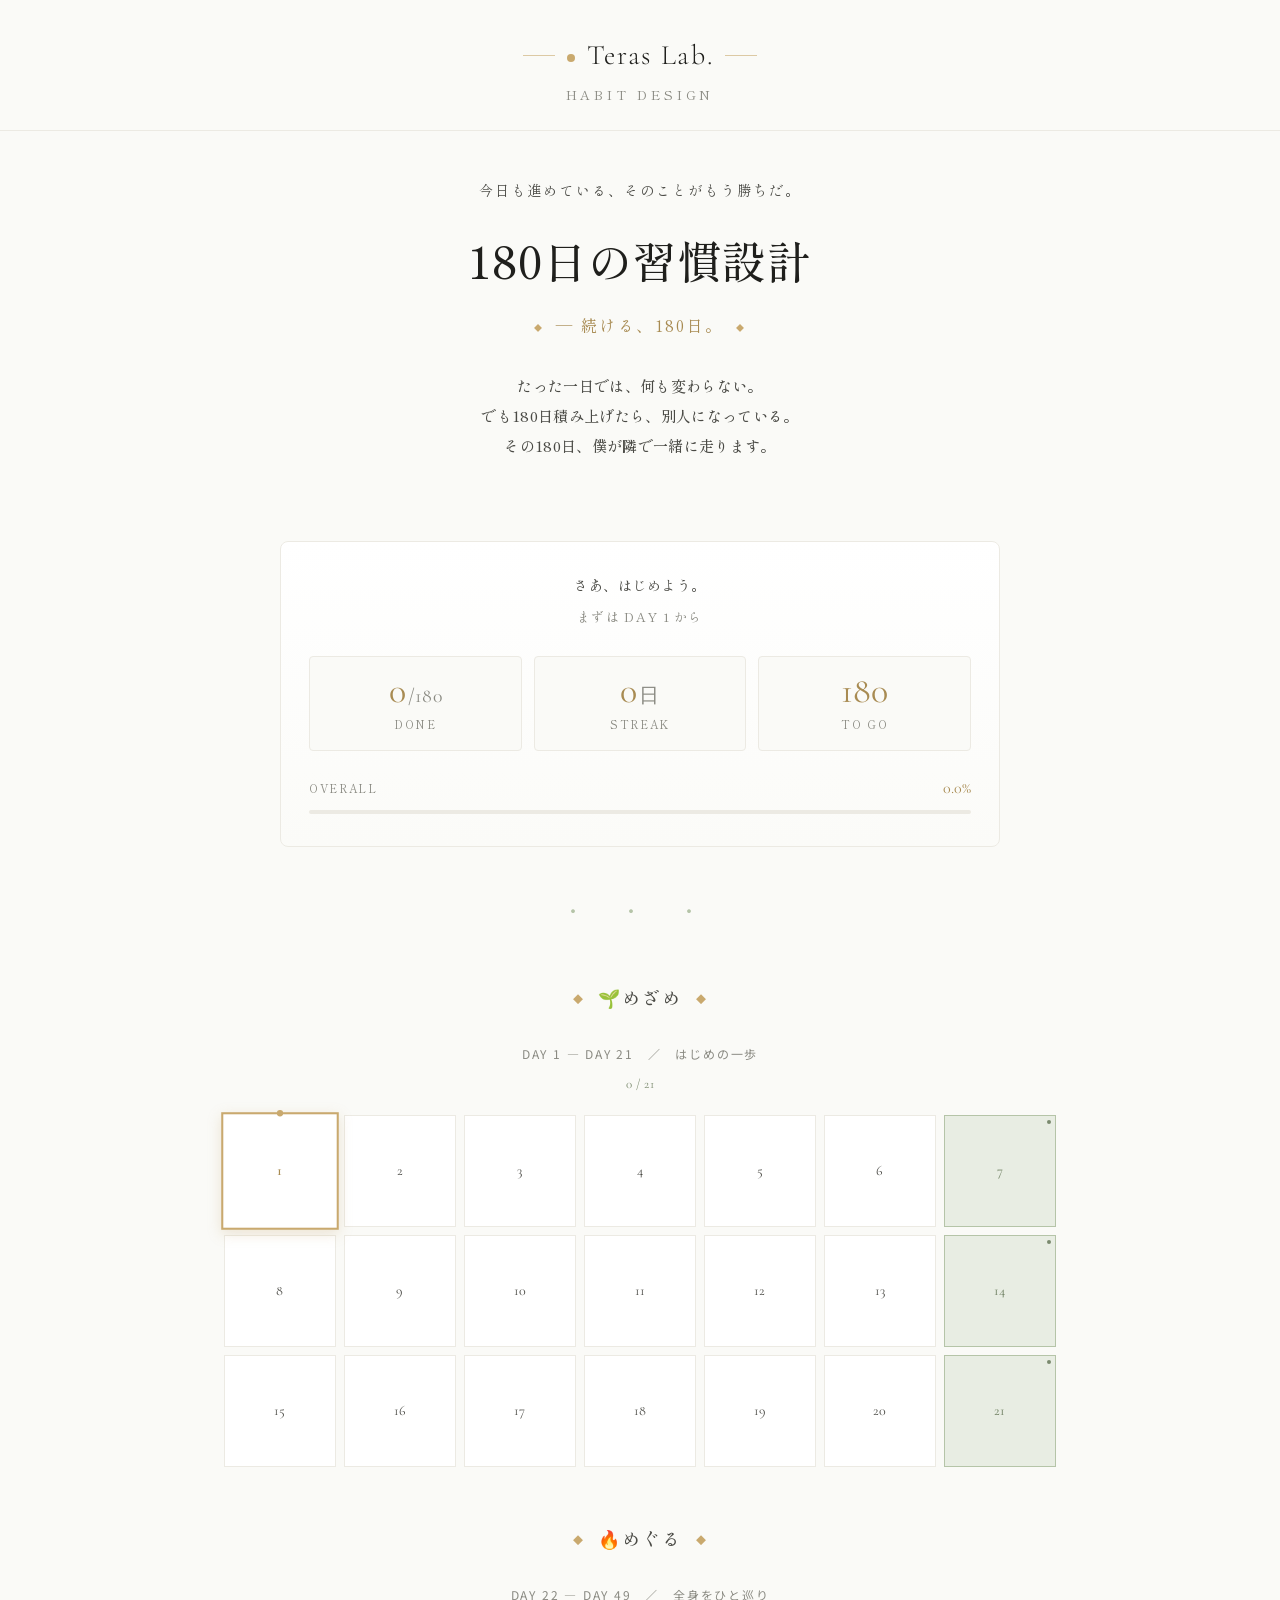
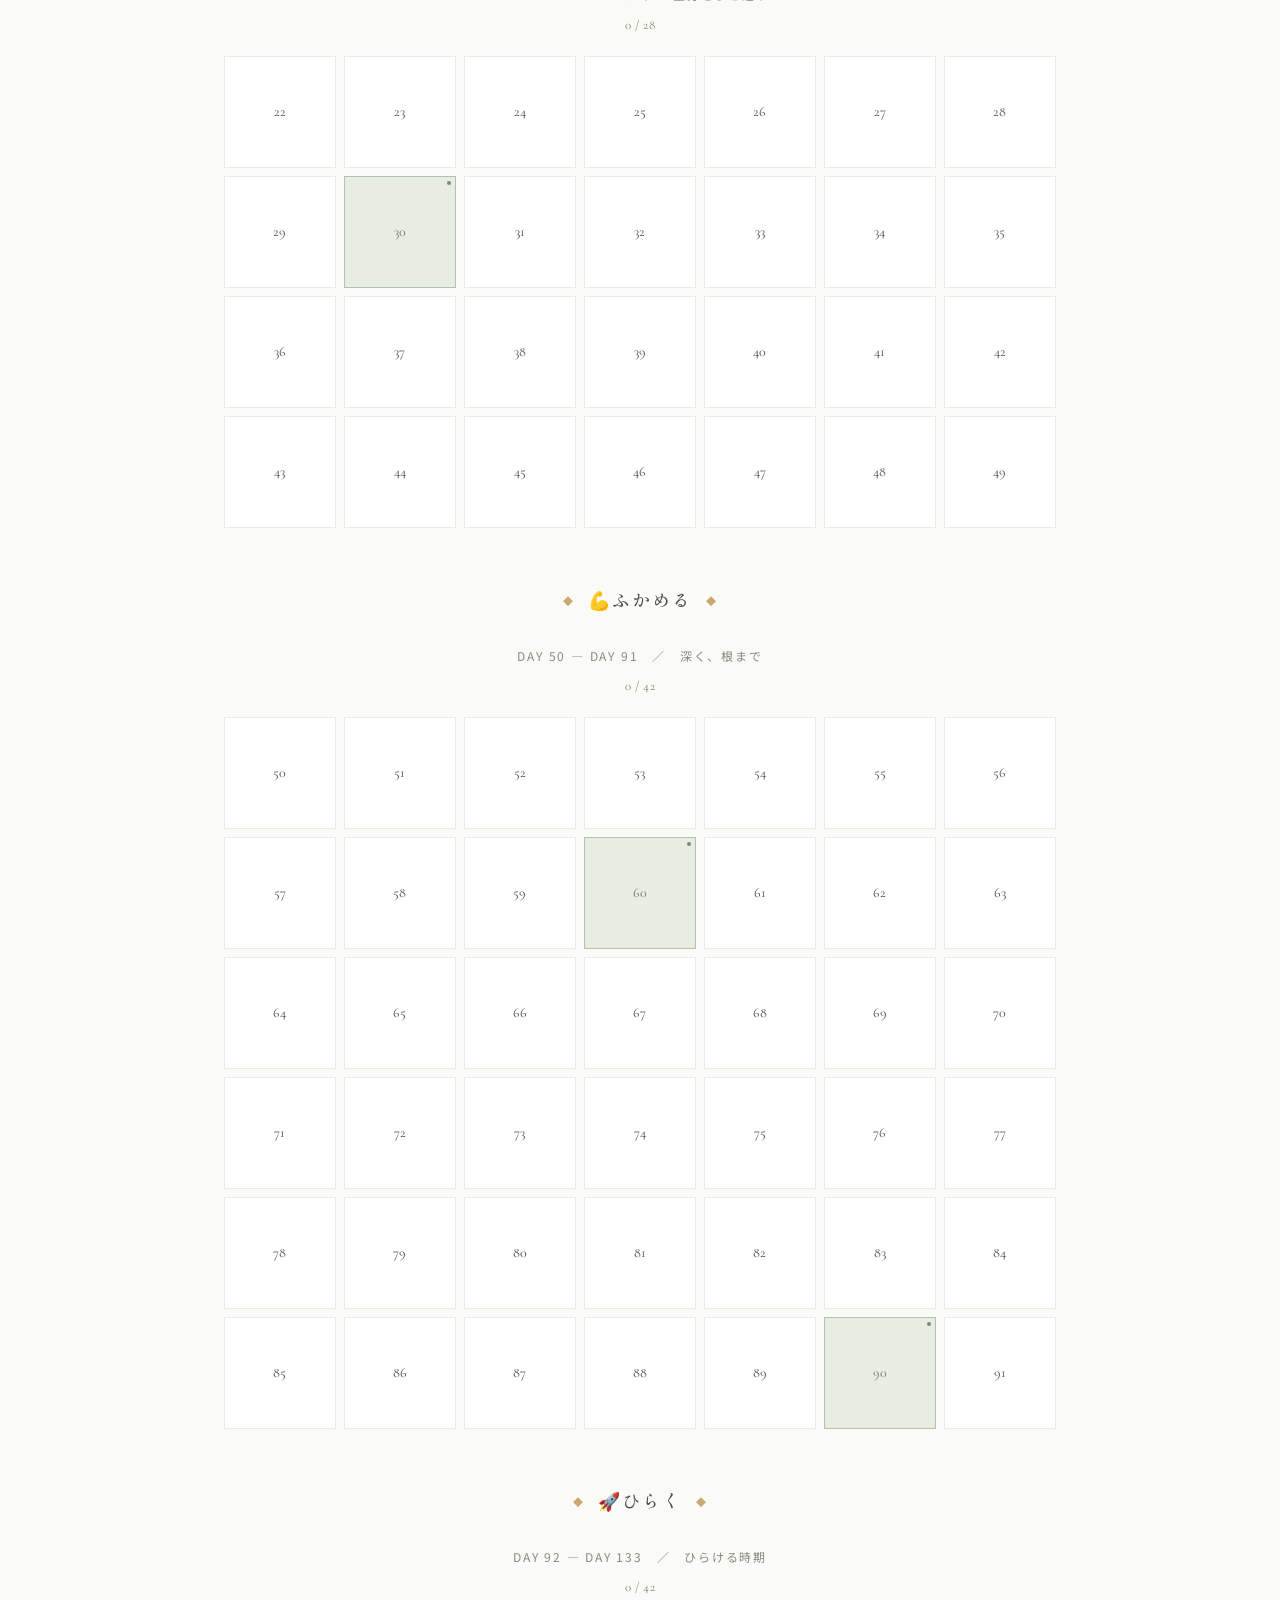
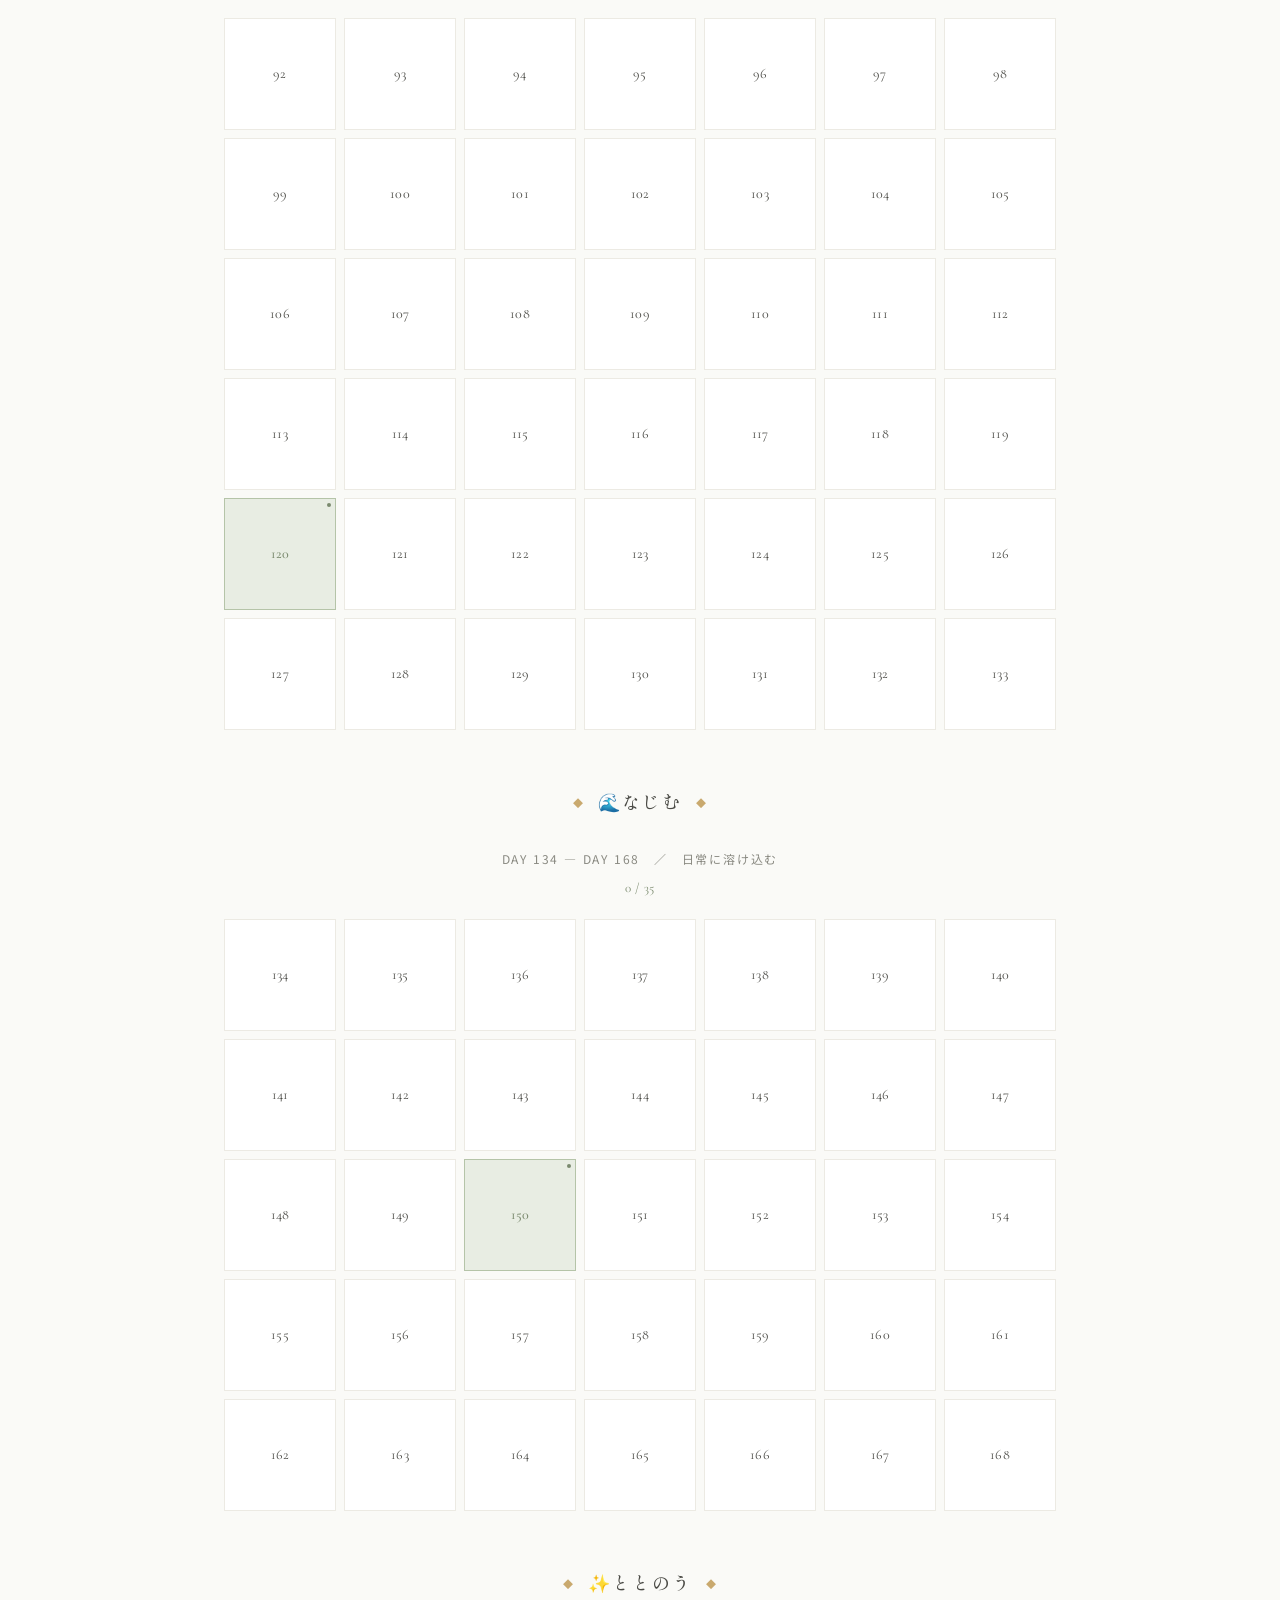
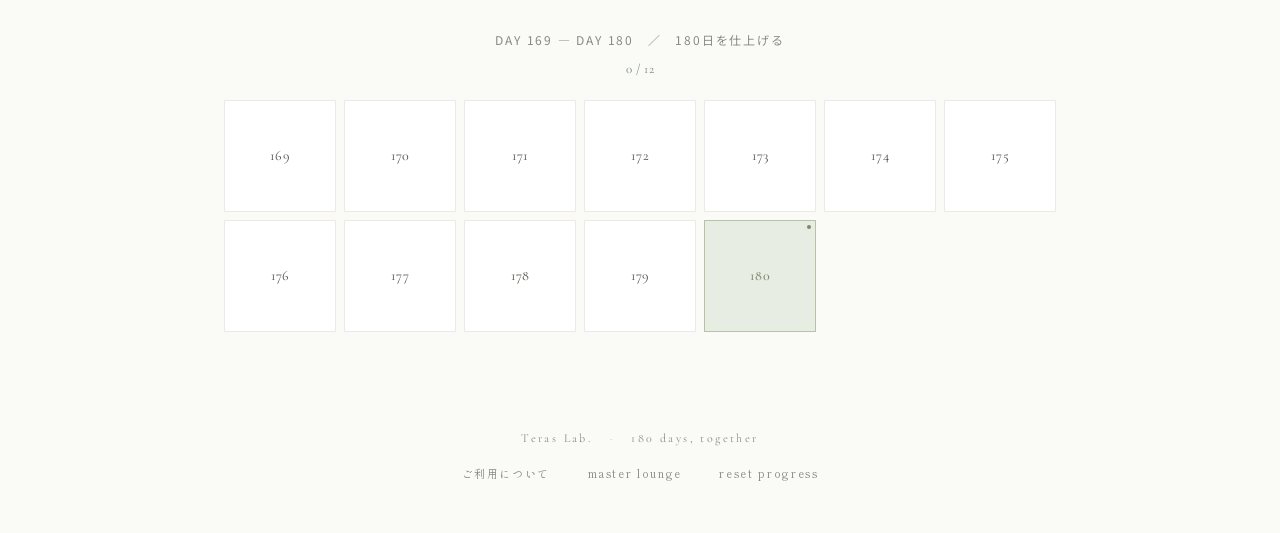
==== commit cf3a9f19: "Add files via upload" ====
--- a/index.html
+++ b/index.html
@@ -791,6 +791,140 @@
     border-color: #1E3223;
   }
 
+
+  /* === ご利用の注意モーダル === */
+  .info-modal {
+    position: fixed;
+    inset: 0;
+    background: rgba(31, 31, 28, 0.6);
+    z-index: 200;
+    display: none;
+    align-items: center;
+    justify-content: center;
+    padding: 20px;
+  }
+  .info-modal.show {
+    display: flex;
+    animation: fadeIn 0.3s ease;
+  }
+  .info-modal-content {
+    background: var(--bg);
+    max-width: 540px;
+    width: 100%;
+    max-height: 85vh;
+    overflow-y: auto;
+    border-radius: 8px;
+    border: 1px solid var(--gold);
+    padding: 32px 28px;
+    box-shadow: 0 20px 60px rgba(0,0,0,0.3);
+    position: relative;
+  }
+  .info-modal-close {
+    position: absolute;
+    top: 16px;
+    right: 20px;
+    background: none;
+    border: none;
+    font-size: 24px;
+    color: var(--gray);
+    cursor: pointer;
+    padding: 4px;
+    line-height: 1;
+    transition: color 0.2s;
+  }
+  .info-modal-close:hover {
+    color: var(--ink);
+  }
+  .info-modal-title {
+    font-family: 'Shippori Mincho', serif;
+    font-size: 18px;
+    font-weight: 500;
+    color: var(--ink);
+    text-align: center;
+    margin-bottom: 8px;
+    letter-spacing: 0.1em;
+  }
+  .info-modal-title::before, .info-modal-title::after {
+    content: '◆';
+    color: var(--gold);
+    font-size: 8px;
+    margin: 0 12px;
+    vertical-align: middle;
+  }
+  .info-modal-subtitle {
+    font-family: 'Cormorant Garamond', serif;
+    font-size: 13px;
+    color: var(--gray);
+    text-align: center;
+    margin-bottom: 28px;
+    letter-spacing: 0.15em;
+  }
+  .info-section {
+    margin-bottom: 24px;
+  }
+  .info-section h3 {
+    font-family: 'Shippori Mincho', serif;
+    font-size: 13px;
+    font-weight: 500;
+    color: var(--gold-deep);
+    letter-spacing: 0.15em;
+    margin-bottom: 10px;
+    padding-bottom: 6px;
+    border-bottom: 1px solid var(--line-faint);
+  }
+  .info-section p, .info-section ul {
+    font-family: 'Shippori Mincho', serif;
+    font-size: 13px;
+    color: var(--ink-soft);
+    line-height: 1.9;
+    letter-spacing: 0.02em;
+  }
+  .info-section ul {
+    list-style: none;
+    padding: 0;
+  }
+  .info-section ul li {
+    padding-left: 16px;
+    position: relative;
+    margin-bottom: 4px;
+  }
+  .info-section ul li::before {
+    content: '·';
+    position: absolute;
+    left: 4px;
+    top: 0;
+    color: var(--gold);
+    font-weight: 600;
+  }
+  .info-section .highlight {
+    color: var(--gold-deep);
+    font-weight: 500;
+  }
+  .info-modal-foot {
+    text-align: center;
+    margin-top: 28px;
+    padding-top: 20px;
+    border-top: 1px solid var(--line-faint);
+    font-family: 'Cormorant Garamond', serif;
+    font-size: 11px;
+    color: var(--gray);
+    letter-spacing: 0.2em;
+  }
+  /* フッターの「ご利用について」リンク */
+  footer .info-link {
+    display: inline-block;
+    margin: 0 16px;
+    font-family: 'Shippori Mincho', serif;
+    font-size: 11px;
+    color: var(--gray);
+    cursor: pointer;
+    letter-spacing: 0.15em;
+    transition: color 0.2s;
+  }
+  footer .info-link:hover {
+    color: var(--gold-deep);
+  }
+
   /* === マスターラウンジ === */
   .lounge {
     padding: 24px 0 48px;
@@ -1160,8 +1294,11 @@
 
   <footer>
     Teras Lab. <span class="dot">·</span> 180 days, together
-    <span class="reset-link" onclick="openLounge()" style="margin-right:16px;">master lounge</span>
-    <span class="reset-link" onclick="confirmReset()">reset progress</span>
+    <div style="margin-top: 16px;">
+      <span class="info-link" onclick="openInfoModal()">ご利用について</span>
+      <span class="info-link" onclick="openLounge()">master lounge</span>
+      <span class="info-link" onclick="confirmReset()">reset progress</span>
+    </div>
   </footer>
 </div>
 
@@ -1185,6 +1322,45 @@
     </div>
   </div>
   <div class="day-view-body container lounge" id="loungeBody"></div>
+</div>
+
+<!-- =================== ご利用の注意モーダル =================== -->
+<div class="info-modal" id="infoModal" onclick="if(event.target===this) closeInfoModal()">
+  <div class="info-modal-content">
+    <button class="info-modal-close" onclick="closeInfoModal()" aria-label="閉じる">×</button>
+    
+    <div class="info-modal-title">ご利用について</div>
+    <div class="info-modal-subtitle">— a few notes for your journey —</div>
+    
+    <div class="info-section">
+      <h3>進捗データの保存について</h3>
+      <p>このアプリの進捗・メモは、<span class="highlight">お使いのスマホ内に保存</span>されています。サーバーには送信していませんので、安心してお使いください。</p>
+    </div>
+    
+    <div class="info-section">
+      <h3>ご注意ください</h3>
+      <ul>
+        <li>Safariの<span class="highlight">データを全削除すると、進捗も消えます</span></li>
+        <li>機種変更時は<span class="highlight">引き継がれません</span></li>
+        <li>大切な節目は、スクショで残しておくと安心です</li>
+        <li>iPhoneでは <span class="highlight">Safari</span> でのご利用を推奨します</li>
+      </ul>
+    </div>
+    
+    <div class="info-section">
+      <h3>推奨の使い方</h3>
+      <p>Safariで開いたあと、<span class="highlight">「ホーム画面に追加」</span>すると、最も安定してアプリのように使えます。一度追加すれば、ホーム画面のアイコンから起動できます。</p>
+    </div>
+    
+    <div class="info-section">
+      <h3>もしアプリが開かないときは</h3>
+      <p>少し時間をおいて再度お試しください。<br>それでも開かない場合は、お気軽にSlackでお声がけください。</p>
+    </div>
+    
+    <div class="info-modal-foot">
+      Teras Lab. · 180 days, together
+    </div>
+  </div>
 </div>
 
 <script>
@@ -1647,6 +1823,22 @@
   renderChapters();
 }
 
+// === ご利用の注意モーダル ===
+function openInfoModal() {
+  document.getElementById('infoModal').classList.add('show');
+  document.body.style.overflow = 'hidden';
+}
+function closeInfoModal() {
+  document.getElementById('infoModal').classList.remove('show');
+  document.body.style.overflow = '';
+}
+// ESCキーで閉じる
+document.addEventListener('keydown', function(e) {
+  if (e.key === 'Escape') {
+    closeInfoModal();
+  }
+});
+
 function renderLounge() {
   const body = document.getElementById('loungeBody');
   const memos = getAllMemos();
